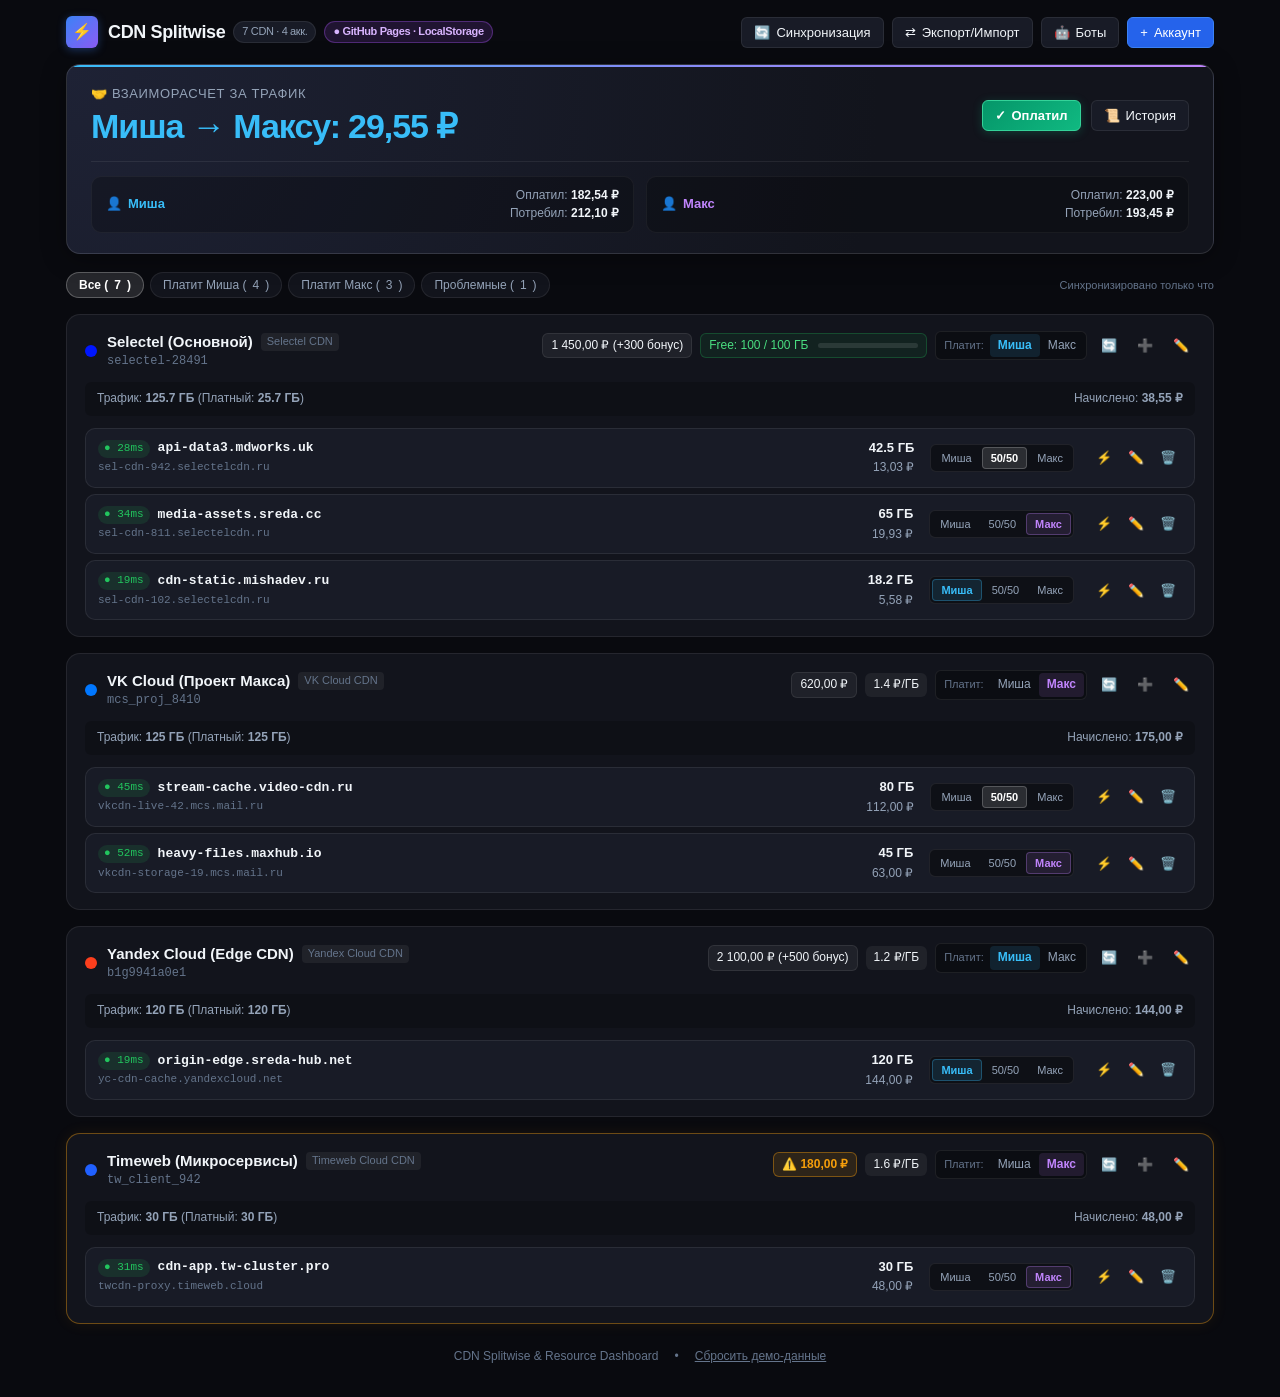
==== index.html @ 87739700 "feat: enable standalone serverless mode and deploy to GitHub Pages" ====
<!DOCTYPE html>
<html lang="ru">
<head>
  <meta charset="UTF-8">
  <meta name="viewport" content="width=device-width, initial-scale=1.0, maximum-scale=1.0, user-scalable=no">
  <title>CDN Splitwise & Resource Dashboard</title>
  <style>
    :root {
      --bg: #090a0f;
      --card-bg: #12141c;
      --card-subtle: #181b26;
      --border: rgba(255, 255, 255, 0.08);
      --border-hover: rgba(255, 255, 255, 0.16);
      --text: #f1f5f9;
      --text-muted: #94a3b8;
      --text-dim: #64748b;
      --misha: #38bdf8;
      --misha-bg: rgba(56, 189, 248, 0.12);
      --misha-border: rgba(56, 189, 248, 0.3);
      --max: #c084fc;
      --max-bg: rgba(192, 132, 252, 0.12);
      --max-border: rgba(192, 132, 252, 0.3);
      --split: #94a3b8;
      --split-bg: rgba(148, 163, 184, 0.12);
      --green: #22c55e;
      --green-bg: rgba(34, 197, 94, 0.12);
      --red: #ef4444;
      --red-bg: rgba(239, 68, 68, 0.12);
      --amber: #f59e0b;
      --amber-bg: rgba(245, 158, 11, 0.12);
      --radius-sm: 6px;
      --radius-md: 10px;
      --radius-lg: 14px;
      --font-mono: ui-monospace, SFMono-Regular, Menlo, Monaco, Consolas, monospace;
    }

    * {
      box-sizing: border-box;
      margin: 0;
      padding: 0;
      -webkit-tap-highlight-color: transparent;
    }

    body {
      background-color: var(--bg);
      color: var(--text);
      font-family: -apple-system, BlinkMacSystemFont, "Segoe UI", Roboto, Helvetica, Arial, sans-serif;
      font-size: 14px;
      line-height: 1.45;
      min-height: 100vh;
      display: flex;
      flex-direction: column;
      overflow-x: hidden;
    }

    .num {
      font-variant-numeric: tabular-nums;
      font-feature-settings: "tnum";
    }

    /* Container */
    .app-container {
      max-width: 1180px;
      margin: 0 auto;
      padding: 16px;
      width: 100%;
      flex: 1;
    }

    @media (max-width: 640px) {
      .app-container {
        padding: 10px;
      }
    }

    /* Header */
    header {
      display: flex;
      justify-content: space-between;
      align-items: center;
      margin-bottom: 16px;
      gap: 12px;
      flex-wrap: wrap;
    }

    .brand {
      display: flex;
      align-items: center;
      gap: 10px;
      flex-wrap: wrap;
    }

    .brand-icon {
      width: 32px;
      height: 32px;
      border-radius: var(--radius-sm);
      background: linear-gradient(135deg, #3b82f6, #8b5cf6);
      display: flex;
      align-items: center;
      justify-content: center;
      font-weight: 700;
      font-size: 16px;
      color: #fff;
      box-shadow: 0 2px 8px rgba(59, 130, 246, 0.35);
    }

    .brand-title {
      font-size: 18px;
      font-weight: 700;
      letter-spacing: -0.02em;
      display: flex;
      align-items: center;
      gap: 8px;
      flex-wrap: wrap;
    }

    .brand-badge {
      font-size: 11px;
      font-weight: 500;
      background: var(--card-subtle);
      border: 1px solid var(--border);
      color: var(--text-muted);
      padding: 2px 8px;
      border-radius: 12px;
    }

    .mode-badge {
      font-size: 11px;
      font-weight: 600;
      padding: 2px 8px;
      border-radius: 12px;
      display: inline-flex;
      align-items: center;
      gap: 4px;
      cursor: pointer;
    }

    .mode-badge.serverless {
      background: rgba(168, 85, 247, 0.15);
      border: 1px solid rgba(168, 85, 247, 0.35);
      color: #d8b4fe;
    }

    .mode-badge.backend {
      background: var(--green-bg);
      border: 1px solid rgba(34, 197, 94, 0.35);
      color: var(--green);
    }

    .header-actions {
      display: flex;
      align-items: center;
      gap: 8px;
      flex-wrap: wrap;
    }

    button {
      background: var(--card-subtle);
      color: var(--text);
      border: 1px solid var(--border);
      border-radius: var(--radius-sm);
      padding: 7px 12px;
      font-size: 13px;
      font-weight: 500;
      cursor: pointer;
      display: inline-flex;
      align-items: center;
      gap: 6px;
      transition: all 0.15s ease;
      white-space: nowrap;
      user-select: none;
    }

    button:hover {
      background: rgba(255, 255, 255, 0.08);
      border-color: var(--border-hover);
    }

    button:active {
      transform: scale(0.98);
    }

    button.btn-primary {
      background: #2563eb;
      border-color: #3b82f6;
      color: #fff;
    }

    button.btn-primary:hover {
      background: #1d4ed8;
    }

    button.btn-settle {
      background: linear-gradient(135deg, #059669, #10b981);
      border-color: #34d399;
      color: #fff;
      font-weight: 600;
      box-shadow: 0 2px 10px rgba(16, 185, 129, 0.25);
    }

    button.btn-settle:hover {
      background: linear-gradient(135deg, #047857, #059669);
    }

    button.btn-danger {
      background: var(--red-bg);
      border-color: rgba(239, 68, 68, 0.3);
      color: var(--red);
    }

    button.btn-sm {
      padding: 4px 8px;
      font-size: 12px;
    }

    /* Top Hero Splitwise Widget */
    .splitwise-hero {
      background: radial-gradient(circle at top left, #1e2235, #12141c 70%);
      border: 1px solid rgba(255, 255, 255, 0.12);
      border-radius: var(--radius-lg);
      padding: 20px 24px;
      margin-bottom: 18px;
      box-shadow: 0 4px 24px rgba(0, 0, 0, 0.35);
      position: relative;
      overflow: hidden;
    }

    .splitwise-hero::before {
      content: "";
      position: absolute;
      top: 0;
      left: 0;
      right: 0;
      height: 2px;
      background: linear-gradient(90deg, #38bdf8, #818cf8, #c084fc);
    }

    .hero-main {
      display: flex;
      justify-content: space-between;
      align-items: center;
      flex-wrap: wrap;
      gap: 16px;
      margin-bottom: 16px;
    }

    .hero-debt-label {
      font-size: 13px;
      text-transform: uppercase;
      letter-spacing: 0.05em;
      color: var(--text-muted);
      margin-bottom: 4px;
      display: flex;
      align-items: center;
      gap: 6px;
    }

    .hero-debt-amount {
      font-size: 34px;
      font-weight: 800;
      letter-spacing: -0.03em;
      line-height: 1.1;
      display: flex;
      align-items: baseline;
      gap: 8px;
      flex-wrap: wrap;
    }

    .hero-debt-amount.misha-pays {
      color: var(--misha);
    }

    .hero-debt-amount.max-pays {
      color: var(--max);
    }

    .hero-debt-amount.settled {
      color: var(--green);
    }

    .hero-actions {
      display: flex;
      align-items: center;
      gap: 10px;
    }

    .hero-stats-row {
      display: grid;
      grid-template-columns: repeat(auto-fit, minmax(220px, 1fr));
      gap: 12px;
      padding-top: 14px;
      border-top: 1px solid rgba(255, 255, 255, 0.07);
    }

    .hero-stat-card {
      background: rgba(0, 0, 0, 0.25);
      border: 1px solid rgba(255, 255, 255, 0.05);
      border-radius: var(--radius-md);
      padding: 10px 14px;
      display: flex;
      justify-content: space-between;
      align-items: center;
    }

    .stat-owner {
      font-size: 13px;
      font-weight: 600;
      display: flex;
      align-items: center;
      gap: 6px;
    }

    .stat-owner.misha { color: var(--misha); }
    .stat-owner.max { color: var(--max); }

    .stat-details {
      text-align: right;
      font-size: 12px;
      color: var(--text-muted);
    }

    .stat-details strong {
      color: var(--text);
      font-weight: 600;
    }

    /* Filters Bar */
    .filters-bar {
      display: flex;
      justify-content: space-between;
      align-items: center;
      margin-bottom: 14px;
      gap: 8px;
      flex-wrap: wrap;
    }

    .filter-pills {
      display: flex;
      gap: 6px;
      overflow-x: auto;
      padding-bottom: 2px;
    }

    .pill-btn {
      background: var(--card-bg);
      border: 1px solid var(--border);
      border-radius: 20px;
      padding: 5px 12px;
      font-size: 12px;
      color: var(--text-muted);
      cursor: pointer;
      transition: all 0.15s ease;
    }

    .pill-btn:hover {
      color: var(--text);
      border-color: var(--border-hover);
    }

    .pill-btn.active {
      background: rgba(255, 255, 255, 0.12);
      border-color: rgba(255, 255, 255, 0.25);
      color: #fff;
      font-weight: 600;
    }

    /* Account Cards */
    .accounts-list {
      display: flex;
      flex-direction: column;
      gap: 16px;
    }

    .account-card {
      background: var(--card-bg);
      border: 1px solid var(--border);
      border-radius: var(--radius-lg);
      padding: 16px 18px;
      transition: border-color 0.15s ease, box-shadow 0.15s ease;
    }

    .account-card:hover {
      border-color: var(--border-hover);
    }

    .account-card.low-balance-alert {
      border-color: rgba(245, 158, 11, 0.4);
      box-shadow: 0 0 15px rgba(245, 158, 11, 0.08);
    }

    .account-header {
      display: flex;
      justify-content: space-between;
      align-items: flex-start;
      gap: 12px;
      margin-bottom: 12px;
      flex-wrap: wrap;
    }

    .account-identity {
      display: flex;
      align-items: center;
      gap: 10px;
    }

    .provider-dot {
      width: 12px;
      height: 12px;
      border-radius: 50%;
      flex-shrink: 0;
    }

    .account-title {
      font-size: 15px;
      font-weight: 600;
      color: var(--text);
      display: flex;
      align-items: center;
      gap: 8px;
    }

    .account-sub {
      font-size: 12px;
      color: var(--text-dim);
      font-family: var(--font-mono);
    }

    .account-badges {
      display: flex;
      align-items: center;
      gap: 8px;
      flex-wrap: wrap;
    }

    .badge {
      display: inline-flex;
      align-items: center;
      gap: 4px;
      font-size: 12px;
      padding: 3px 8px;
      border-radius: var(--radius-sm);
      font-weight: 500;
    }

    .badge-balance {
      background: rgba(255, 255, 255, 0.06);
      border: 1px solid var(--border);
      color: var(--text);
    }

    .badge-balance.low-balance {
      background: var(--amber-bg);
      border-color: rgba(245, 158, 11, 0.4);
      color: var(--amber);
      font-weight: 600;
    }

    .badge-free-tier {
      background: rgba(34, 197, 94, 0.08);
      border: 1px solid rgba(34, 197, 94, 0.25);
      color: #4ade80;
    }

    /* Payer Selector Toggle */
    .payer-toggle {
      display: inline-flex;
      background: rgba(0, 0, 0, 0.35);
      border: 1px solid var(--border);
      border-radius: var(--radius-sm);
      padding: 2px;
      align-items: center;
      font-size: 12px;
    }

    .payer-toggle-label {
      padding: 0 6px;
      color: var(--text-dim);
      font-size: 11px;
    }

    .payer-opt {
      padding: 3px 8px;
      border-radius: 4px;
      cursor: pointer;
      color: var(--text-muted);
      transition: all 0.12s ease;
      user-select: none;
    }

    .payer-opt.active.misha {
      background: var(--misha-bg);
      color: var(--misha);
      font-weight: 600;
    }

    .payer-opt.active.max {
      background: var(--max-bg);
      color: var(--max);
      font-weight: 600;
    }

    /* Card Mini Stats Row */
    .account-stats-bar {
      display: flex;
      justify-content: space-between;
      align-items: center;
      background: rgba(0, 0, 0, 0.2);
      border-radius: var(--radius-sm);
      padding: 8px 12px;
      margin-bottom: 12px;
      font-size: 12px;
      color: var(--text-muted);
      flex-wrap: wrap;
      gap: 8px;
    }

    .progress-bar-wrap {
      width: 100px;
      height: 5px;
      background: rgba(255, 255, 255, 0.1);
      border-radius: 3px;
      overflow: hidden;
      display: inline-block;
      vertical-align: middle;
      margin-left: 6px;
    }

    .progress-bar-fill {
      height: 100%;
      background: #4ade80;
      border-radius: 3px;
    }

    .progress-bar-fill.over {
      background: #f59e0b;
    }

    /* Resources Table / List */
    .resources-list {
      display: flex;
      flex-direction: column;
      gap: 6px;
    }

    .resource-row {
      background: var(--card-subtle);
      border: 1px solid var(--border);
      border-radius: var(--radius-md);
      padding: 10px 12px;
      display: flex;
      justify-content: space-between;
      align-items: center;
      gap: 12px;
      transition: all 0.12s ease;
    }

    .resource-row:hover {
      border-color: var(--border-hover);
      background: rgba(255, 255, 255, 0.04);
    }

    .res-info {
      display: flex;
      flex-direction: column;
      gap: 2px;
      min-width: 0;
      flex: 1;
    }

    .res-domain-line {
      display: flex;
      align-items: center;
      gap: 8px;
      font-size: 13px;
      font-weight: 600;
      color: var(--text);
    }

    .res-status-dot {
      display: inline-flex;
      align-items: center;
      gap: 4px;
      font-size: 11px;
      padding: 1px 6px;
      border-radius: 10px;
      font-family: var(--font-mono);
      font-weight: 500;
    }

    .res-status-dot.up {
      background: var(--green-bg);
      color: var(--green);
    }

    .res-status-dot.down {
      background: var(--red-bg);
      color: var(--red);
    }

    .res-status-dot.unknown {
      background: rgba(255, 255, 255, 0.08);
      color: var(--text-dim);
    }

    .res-cname {
      font-size: 11px;
      color: var(--text-dim);
      font-family: var(--font-mono);
      overflow: hidden;
      text-overflow: ellipsis;
      white-space: nowrap;
    }

    .res-billing-meta {
      display: flex;
      flex-direction: column;
      align-items: flex-end;
      gap: 2px;
      min-width: 110px;
      text-align: right;
    }

    .res-traffic {
      font-size: 13px;
      font-weight: 600;
      color: var(--text);
    }

    .res-cost {
      font-size: 12px;
      color: var(--text-muted);
    }

    .res-cost.free-tier {
      color: #4ade80;
    }

    /* 1-Tap Consumer Segmented Control */
    .consumer-segmented {
      display: inline-flex;
      background: rgba(0, 0, 0, 0.4);
      border: 1px solid var(--border);
      border-radius: var(--radius-sm);
      padding: 2px;
      gap: 2px;
    }

    .consumer-btn {
      background: transparent;
      border: none;
      border-radius: 4px;
      padding: 4px 8px;
      font-size: 11px;
      font-weight: 500;
      color: var(--text-muted);
      cursor: pointer;
      transition: all 0.12s ease;
    }

    .consumer-btn:hover {
      color: var(--text);
    }

    .consumer-btn.active.misha {
      background: var(--misha-bg);
      color: var(--misha);
      font-weight: 600;
      border: 1px solid var(--misha-border);
    }

    .consumer-btn.active.split {
      background: rgba(255, 255, 255, 0.12);
      color: #fff;
      font-weight: 600;
      border: 1px solid rgba(255, 255, 255, 0.2);
    }

    .consumer-btn.active.max {
      background: var(--max-bg);
      color: var(--max);
      font-weight: 600;
      border: 1px solid var(--max-border);
    }

    .res-actions {
      display: flex;
      align-items: center;
      gap: 4px;
    }

    .icon-btn {
      background: transparent;
      border: none;
      padding: 6px;
      border-radius: 4px;
      color: var(--text-dim);
      cursor: pointer;
    }

    .icon-btn:hover {
      background: rgba(255, 255, 255, 0.08);
      color: var(--text);
    }

    /* Responsive adjustments for mobile */
    @media (max-width: 768px) {
      .hero-debt-amount {
        font-size: 26px;
      }
      .resource-row {
        flex-direction: column;
        align-items: stretch;
        gap: 8px;
      }
      .res-bottom-row {
        display: flex;
        justify-content: space-between;
        align-items: center;
      }
      .res-billing-meta {
        align-items: flex-start;
        text-align: left;
      }
    }

    /* Modals & Bottom Sheets */
    .modal-overlay {
      position: fixed;
      inset: 0;
      background: rgba(0, 0, 0, 0.75);
      backdrop-filter: blur(4px);
      display: flex;
      justify-content: center;
      align-items: center;
      z-index: 1000;
      opacity: 0;
      pointer-events: none;
      transition: opacity 0.2s ease;
      padding: 16px;
    }

    .modal-overlay.open {
      opacity: 1;
      pointer-events: auto;
    }

    .modal-card {
      background: #141724;
      border: 1px solid rgba(255, 255, 255, 0.12);
      border-radius: var(--radius-lg);
      width: 100%;
      max-width: 540px;
      max-height: 90vh;
      overflow-y: auto;
      box-shadow: 0 10px 30px rgba(0, 0, 0, 0.5);
      display: flex;
      flex-direction: column;
    }

    @media (max-width: 640px) {
      .modal-overlay {
        align-items: flex-end;
        padding: 0;
      }
      .modal-card {
        max-width: 100%;
        border-bottom-left-radius: 0;
        border-bottom-right-radius: 0;
        max-height: 85vh;
      }
    }

    .modal-header {
      padding: 16px 20px;
      border-bottom: 1px solid var(--border);
      display: flex;
      justify-content: space-between;
      align-items: center;
    }

    .modal-title {
      font-size: 16px;
      font-weight: 700;
      color: var(--text);
    }

    .modal-body {
      padding: 20px;
      display: flex;
      flex-direction: column;
      gap: 14px;
    }

    .modal-footer {
      padding: 14px 20px;
      border-top: 1px solid var(--border);
      display: flex;
      justify-content: flex-end;
      gap: 10px;
      background: rgba(0, 0, 0, 0.2);
    }

    /* Forms */
    .form-group {
      display: flex;
      flex-direction: column;
      gap: 6px;
    }

    .form-group label {
      font-size: 12px;
      font-weight: 600;
      color: var(--text-muted);
    }

    .form-control {
      background: #0b0d14;
      border: 1px solid var(--border);
      border-radius: var(--radius-sm);
      padding: 8px 12px;
      color: var(--text);
      font-size: 13px;
      font-family: inherit;
      outline: none;
      transition: border-color 0.15s ease;
    }

    .form-control:focus {
      border-color: #3b82f6;
    }

    .form-row {
      display: grid;
      grid-template-columns: 1fr 1fr;
      gap: 12px;
    }

    @media (max-width: 480px) {
      .form-row {
        grid-template-columns: 1fr;
      }
    }

    .checkbox-label {
      display: flex;
      align-items: center;
      gap: 8px;
      font-size: 13px;
      color: var(--text);
      cursor: pointer;
    }

    /* Expandable Provider Help Accordion */
    .provider-help-box {
      background: rgba(37, 99, 235, 0.08);
      border: 1px solid rgba(59, 130, 246, 0.25);
      border-radius: var(--radius-md);
      overflow: hidden;
      margin-top: 4px;
    }

    .provider-help-toggle {
      width: 100%;
      background: transparent;
      border: none;
      padding: 10px 14px;
      font-size: 12px;
      font-weight: 600;
      color: #60a5fa;
      display: flex;
      justify-content: space-between;
      align-items: center;
      cursor: pointer;
    }

    .provider-help-content {
      padding: 0 14px 14px 14px;
      font-size: 12px;
      line-height: 1.5;
      color: #cbd5e1;
    }

    .provider-help-content ol {
      padding-left: 18px;
      margin: 8px 0;
    }

    .provider-help-content li {
      margin-bottom: 4px;
    }

    .provider-link-btn {
      display: inline-flex;
      align-items: center;
      gap: 4px;
      color: #38bdf8;
      text-decoration: none;
      font-weight: 500;
      margin-top: 6px;
    }

    .provider-link-btn:hover {
      text-decoration: underline;
    }

    /* History & Bot Cards */
    .history-item, .bot-item {
      background: var(--card-subtle);
      border: 1px solid var(--border);
      border-radius: var(--radius-md);
      padding: 12px 14px;
      display: flex;
      justify-content: space-between;
      align-items: center;
      gap: 10px;
    }

    /* Toast Notification */
    #toast {
      position: fixed;
      bottom: 20px;
      right: 20px;
      background: #1e293b;
      border: 1px solid rgba(255, 255, 255, 0.15);
      color: #fff;
      padding: 10px 16px;
      border-radius: var(--radius-md);
      font-size: 13px;
      box-shadow: 0 4px 16px rgba(0, 0, 0, 0.4);
      z-index: 2000;
      opacity: 0;
      transform: translateY(10px);
      transition: all 0.2s ease;
      pointer-events: none;
    }

    #toast.show {
      opacity: 1;
      transform: translateY(0);
      pointer-events: auto;
    }

    .footer {
      text-align: center;
      padding: 24px 0 16px 0;
      font-size: 12px;
      color: var(--text-dim);
      display: flex;
      justify-content: center;
      align-items: center;
      gap: 16px;
      flex-wrap: wrap;
    }

    .footer a, .footer button {
      color: var(--text-dim);
      background: transparent;
      border: none;
      font-size: 12px;
      padding: 0;
      cursor: pointer;
      text-decoration: underline;
    }

    .footer button:hover {
      color: var(--text);
    }
  </style>
</head>
<body>

<div class="app-container">
  <!-- Header -->
  <header>
    <div class="brand">
      <div class="brand-icon">⚡</div>
      <div class="brand-title">
        CDN Splitwise
        <span class="brand-badge num" id="header-stats">Загрузка...</span>
        <span class="mode-badge serverless" id="mode-badge" title="Режим работы хранилища">● GitHub Pages</span>
      </div>
    </div>
    <div class="header-actions">
      <button id="btn-sync-all" title="Обновить балансы и CDN здоровье">
        <span>🔄</span> <span class="hide-mobile">Синхронизация</span>
      </button>
      <button id="btn-open-sync-modal" title="Экспорт и импорт JSON для переноса между устройствами">
        <span>⇄</span> <span>Экспорт/Импорт</span>
      </button>
      <button id="btn-open-telegram" title="Настройки Telegram ботов">
        <span>🤖</span> <span>Боты</span> <span class="badge" id="tg-count-badge" style="display:none;">0</span>
      </button>
      <button class="btn-primary" id="btn-add-account">
        <span>+</span> <span>Аккаунт</span>
      </button>
    </div>
  </header>

  <!-- Top Hero Splitwise Widget -->
  <section class="splitwise-hero" id="splitwise-widget">
    <div class="hero-main">
      <div>
        <div class="hero-debt-label">
          <span>🤝 Взаиморасчет за трафик</span>
        </div>
        <div class="hero-debt-amount num" id="hero-debt-display">
          Считаем...
        </div>
      </div>
      <div class="hero-actions">
        <button class="btn-settle" id="btn-settle-up" title="Зафиксировать счетчики и закрыть долг">
          <span>✓</span> <span>Оплатил</span>
        </button>
        <button id="btn-open-history" title="История взаимозачетов и отмена">
          <span>📜</span> <span>История</span>
        </button>
      </div>
    </div>

    <!-- Stats Breakdown for Misha & Max -->
    <div class="hero-stats-row">
      <div class="hero-stat-card">
        <div class="stat-owner misha">
          <span>👤</span> <span>Миша</span>
        </div>
        <div class="stat-details num">
          <div>Оплатил: <strong id="misha-paid-stat">0 ₽</strong></div>
          <div>Потребил: <strong id="misha-consumed-stat">0 ₽</strong></div>
        </div>
      </div>
      <div class="hero-stat-card">
        <div class="stat-owner max">
          <span>👤</span> <span>Макс</span>
        </div>
        <div class="stat-details num">
          <div>Оплатил: <strong id="max-paid-stat">0 ₽</strong></div>
          <div>Потребил: <strong id="max-consumed-stat">0 ₽</strong></div>
        </div>
      </div>
    </div>
  </section>

  <!-- Filters Bar -->
  <div class="filters-bar">
    <div class="filter-pills" id="filter-pills">
      <button class="pill-btn active" data-filter="all">Все (<span id="count-all">0</span>)</button>
      <button class="pill-btn" data-filter="misha">Платит Миша (<span id="count-misha">0</span>)</button>
      <button class="pill-btn" data-filter="max">Платит Макс (<span id="count-max">0</span>)</button>
      <button class="pill-btn" data-filter="problem">Проблемные (<span id="count-problem">0</span>)</button>
    </div>
    <div style="font-size: 11px; color: var(--text-dim);" id="last-sync-time">
      Синхронизировано только что
    </div>
  </div>

  <!-- Accounts List -->
  <main class="accounts-list" id="accounts-container">
    <!-- Populated dynamically via JS -->
  </main>

  <footer class="footer">
    <span>CDN Splitwise & Resource Dashboard</span>
    <span>•</span>
    <button id="btn-seed-demo">Сбросить демо-данные</button>
  </footer>
</div>

<!-- ================= MODALS ================= -->

<!-- 1. Add / Edit Account Modal -->
<div class="modal-overlay" id="modal-account">
  <div class="modal-card">
    <div class="modal-header">
      <div class="modal-title" id="modal-account-title">Добавить аккаунт CDN</div>
      <button class="icon-btn" onclick="closeModal('modal-account')">✕</button>
    </div>
    <div class="modal-body">
      <form id="form-account">
        <input type="hidden" id="acc-form-id">
        
        <div class="form-group">
          <label>Провайдер CDN</label>
          <select class="form-control" id="acc-provider" required></select>
        </div>

        <div class="form-row">
          <div class="form-group">
            <label>Название аккаунта</label>
            <input type="text" class="form-control" id="acc-name" placeholder="Selectel Основной" required>
          </div>
          <div class="form-group">
            <label>Кто оплачивает счет</label>
            <select class="form-control" id="acc-payer">
              <option value="misha">Миша</option>
              <option value="max">Макс</option>
            </select>
          </div>
        </div>

        <!-- Dynamic Credential Fields -->
        <div id="acc-credentials-fields" style="display:flex; flex-direction:column; gap:10px;"></div>

        <!-- Interactive (?) Provider Help Accordion -->
        <div class="provider-help-box" id="provider-help-box">
          <button type="button" class="provider-help-toggle" id="btn-toggle-provider-help">
            <span>❓ Как получить API-ключ / токен</span>
            <span id="help-toggle-arrow">▼</span>
          </button>
          <div class="provider-help-content" id="provider-help-content" style="display: none;">
            <!-- Rendered from provider metadata -->
          </div>
        </div>

        <!-- Tariffs & Free Tier Settings -->
        <div class="form-row">
          <div class="form-group">
            <label>Бесплатный трафик (Free Tier ГБ)</label>
            <input type="number" step="0.1" class="form-control num" id="acc-free-tier" value="0.0">
          </div>
          <div class="form-group">
            <label>Цена за ГБ сверх Free Tier (₽)</label>
            <input type="number" step="0.01" class="form-control num" id="acc-price-per-gb" value="1.50">
          </div>
        </div>

        <div class="form-row">
          <div class="form-group">
            <label>Абонентская плата (₽/мес)</label>
            <input type="number" step="1" class="form-control num" id="acc-package-cost" value="0">
          </div>
          <div class="form-group">
            <label>Порог низкого баланса (₽)</label>
            <input type="number" step="1" class="form-control num" id="acc-threshold" value="200">
          </div>
        </div>

        <div class="form-group">
          <label class="checkbox-label">
            <input type="checkbox" id="acc-ignore-bonus">
            <span>Не учитывать в долг, если оплачено бонусами (0 ₽)</span>
          </label>
        </div>

        <div id="api-test-status" style="font-size: 12px; margin-top: 4px; display: none;"></div>
      </form>
    </div>
    <div class="modal-footer">
      <button type="button" id="btn-test-account-api">⚡ Проверить API</button>
      <button type="button" onclick="closeModal('modal-account')">Отмена</button>
      <button type="button" class="btn-primary" id="btn-save-account">Сохранить</button>
    </div>
  </div>
</div>

<!-- 2. Add / Edit CDN Resource Modal -->
<div class="modal-overlay" id="modal-resource">
  <div class="modal-card">
    <div class="modal-header">
      <div class="modal-title" id="modal-resource-title">CDN Ресурс</div>
      <button class="icon-btn" onclick="closeModal('modal-resource')">✕</button>
    </div>
    <div class="modal-body">
      <form id="form-resource">
        <input type="hidden" id="res-form-id">
        <input type="hidden" id="res-form-account-id">

        <div class="form-group">
          <label>Домен (например, cdn.mysite.ru)</label>
          <input type="text" class="form-control" id="res-domain" placeholder="api-data.sreda.cc" required>
        </div>

        <div class="form-group">
          <label>CNAME провайдера (опционально)</label>
          <input type="text" class="form-control" id="res-cname" placeholder="cname.selectelcdn.ru">
        </div>

        <div class="form-row">
          <div class="form-group">
            <label>Потребитель (Splitwise)</label>
            <select class="form-control" id="res-consumer">
              <option value="split">50/50 (Миша и Макс)</option>
              <option value="misha">Миша (100%)</option>
              <option value="max">Макс (100%)</option>
            </select>
          </div>
          <div class="form-group">
            <label>Трафик за период (ГБ)</label>
            <input type="number" step="0.1" class="form-control num" id="res-traffic" value="0.0">
          </div>
        </div>

        <div class="form-row">
          <div class="form-group">
            <label>Путь для Healthcheck</label>
            <input type="text" class="form-control" id="res-check-path" value="/" placeholder="/">
          </div>
          <div class="form-group">
            <label>Ожидаемые HTTP коды</label>
            <input type="text" class="form-control" id="res-expected-codes" value="200,204,301,302,400,404">
          </div>
        </div>
      </form>
    </div>
    <div class="modal-footer">
      <button type="button" onclick="closeModal('modal-resource')">Отмена</button>
      <button type="button" class="btn-primary" id="btn-save-resource">Сохранить</button>
    </div>
  </div>
</div>

<!-- 3. Telegram Multi-Bot Modal -->
<div class="modal-overlay" id="modal-telegram">
  <div class="modal-card">
    <div class="modal-header">
      <div class="modal-title">🤖 Настройки Telegram Ботов</div>
      <button class="icon-btn" onclick="closeModal('modal-telegram')">✕</button>
    </div>
    <div class="modal-body">
      <div id="telegram-bots-list" style="display:flex; flex-direction:column; gap:8px;"></div>

      <div style="border-top:1px solid var(--border); padding-top:14px; margin-top:6px;">
        <div style="font-weight: 700; font-size: 13px; margin-bottom: 10px;">Добавить Telegram бота</div>
        <form id="form-telegram" style="display:flex; flex-direction:column; gap:10px;">
          <input type="hidden" id="tg-form-id">
          
          <div class="form-row">
            <div class="form-group">
              <label>Имя бота / Назначение</label>
              <input type="text" class="form-control" id="tg-name" placeholder="DevOps Alert Bot" required>
            </div>
            <div class="form-group">
              <label>Кому слать (Фильтр владельца)</label>
              <select class="form-control" id="tg-filter-owner">
                <option value="all">Все уведомления</option>
                <option value="misha">Только аккаунты Миши</option>
                <option value="max">Только аккаунты Макса</option>
              </select>
            </div>
          </div>

          <div class="form-group">
            <label>Bot Token (@BotFather)</label>
            <input type="password" class="form-control" id="tg-token" placeholder="123456789:ABCdefGhIJKlmNoPQRstuVWxyz" required>
          </div>

          <div class="form-group">
            <label>Chat ID (ID чата или группы)</label>
            <input type="text" class="form-control" id="tg-chat-id" placeholder="-100123456789 или 987654321" required>
          </div>

          <div style="display:flex; flex-direction:column; gap:6px; margin-top:4px;">
            <label class="checkbox-label">
              <input type="checkbox" id="tg-notify-cdn-down" checked>
              <span>🚨 Падение доступности CDN</span>
            </label>
            <label class="checkbox-label">
              <input type="checkbox" id="tg-notify-low-balance" checked>
              <span>⚠️ Низкий баланс аккаунта</span>
            </label>
            <label class="checkbox-label">
              <input type="checkbox" id="tg-notify-api-error" checked>
              <span>❌ Ошибки синхронизации API</span>
            </label>
            <label class="checkbox-label">
              <input type="checkbox" id="tg-notify-settlement" checked>
              <span>✅ Взаимозачет («Оплатил»)</span>
            </label>
          </div>

          <button type="button" class="btn-primary" id="btn-save-telegram" style="margin-top:6px;">
            Сохранить бота
          </button>
        </form>
      </div>
    </div>
    <div class="modal-footer">
      <button type="button" onclick="closeModal('modal-telegram')">Закрыть</button>
    </div>
  </div>
</div>

<!-- 4. Settlement History Modal -->
<div class="modal-overlay" id="modal-history">
  <div class="modal-card">
    <div class="modal-header">
      <div class="modal-title">📜 История взаиморасчетов</div>
      <button class="icon-btn" onclick="closeModal('modal-history')">✕</button>
    </div>
    <div class="modal-body">
      <div id="history-list" style="display:flex; flex-direction:column; gap:10px;"></div>
    </div>
    <div class="modal-footer">
      <button type="button" onclick="closeModal('modal-history')">Закрыть</button>
    </div>
  </div>
</div>

<!-- 5. Export / Import JSON Modal -->
<div class="modal-overlay" id="modal-sync">
  <div class="modal-card">
    <div class="modal-header">
      <div class="modal-title">⇄ Экспорт и импорт данных</div>
      <button class="icon-btn" onclick="closeModal('modal-sync')">✕</button>
    </div>
    <div class="modal-body">
      <p style="font-size:12px; color:var(--text-muted);">
        В режиме GitHub Pages данные сохраняются в памяти вашего браузера (<code>localStorage</code>). С помощью экспорта/импорта Миша и Макс могут легко синхронизировать конфигурацию между телефонами и компьютерами.
      </p>

      <div style="display:flex; gap:10px; margin-top:6px;">
        <button type="button" class="btn-primary" id="btn-export-json" style="flex:1;">
          ⬇ Скачать backup (JSON)
        </button>
        <button type="button" id="btn-copy-json" style="flex:1;">
          📋 Скопировать в буфер
        </button>
      </div>

      <div style="border-top:1px solid var(--border); padding-top:14px; margin-top:10px;">
        <label style="font-size:12px; font-weight:600; color:var(--text-muted); display:block; margin-bottom:6px;">
          Импорт конфигурации
        </label>
        <textarea id="import-json-textarea" class="form-control" rows="5" placeholder='Вставьте сюда JSON или выберите файл...' style="font-family:var(--font-mono); font-size:11px;"></textarea>
        
        <div style="display:flex; justify-content:space-between; align-items:center; margin-top:10px;">
          <input type="file" id="import-file-input" accept=".json" style="display:none;">
          <button type="button" onclick="document.getElementById('import-file-input').click()">
            📁 Загрузить файл...
          </button>
          <button type="button" class="btn-primary" id="btn-apply-import">
            Применить импорт
          </button>
        </div>
      </div>
    </div>
    <div class="modal-footer">
      <button type="button" onclick="closeModal('modal-sync')">Закрыть</button>
    </div>
  </div>
</div>

<div id="toast"></div>

<!-- ================= JAVASCRIPT APP (DUAL MODE: BACKEND & SERVERLESS STANDALONE) ================= -->
<script>
  // 6 Supported Providers Metadata
  const PROVIDERS_METADATA = [
    {
      id: "selectel",
      name: "Selectel CDN",
      color: "#0016ff",
      default_free_gb: 100.0,
      default_price_per_gb: 1.50,
      fields: [
        { key: "api_token", label: "API-токен (Selectel API Key)", type: "password", placeholder: "sel_api_xxxxxxxxxxxxxxxx", required: true, help: "Сервисный токен из панели управления Selectel" }
      ],
      help: {
        title: "Инструкция для Selectel",
        portal_url: "https://my.selectel.ru/profile/service-users",
        portal_label: "Открыть панель Selectel",
        steps: [
          "Войдите в панель управления Selectel (my.selectel.ru).",
          "Перейдите в «Профиль» (в правом верхнем углу) → «Управление пользователями» → вкладка «Сервисные пользователи» или «API-ключи».",
          "Создайте нового сервисного пользователя с ролью «Администратор» или «Просмотр CDN и биллинга».",
          "Выпустите API-токен и скопируйте его значение в поле выше."
        ],
        notes: "Selectel предоставляет удобный REST API для чтения баланса и CDN доменов."
      }
    },
    {
      id: "yandex",
      name: "Yandex Cloud CDN",
      color: "#fc3f1d",
      default_free_gb: 0.0,
      default_price_per_gb: 1.20,
      fields: [
        { key: "oauth_token", label: "OAuth или IAM-токен", type: "password", placeholder: "y0_AgAAAA...", required: true, help: "OAuth-токен от oauth.yandex.ru или IAM-токен сервисного аккаунта" },
        { key: "folder_id", label: "Folder ID (Каталог)", type: "text", placeholder: "b1gxxxxxxxxxxxxxxxxx", required: true, help: "Идентификатор каталога Yandex Cloud, где размещен CDN" }
      ],
      help: {
        title: "Инструкция для Yandex Cloud",
        portal_url: "https://console.yandex.cloud/",
        portal_label: "Открыть Yandex Cloud Console",
        steps: [
          "Перейдите в консоль Yandex Cloud и выберите ваш каталог (Folder ID указан в URL и заголовке каталога).",
          "Для получения OAuth-токена перейдите по ссылке https://oauth.yandex.ru/authorize?response_type=token&client_id=1a6990aa636648e9b2ef855fa7bec2fb или создайте сервисный аккаунт с ролью `cdn.viewer` и `viewer`.",
          "Скопируйте Folder ID каталога и токен доступа в форму."
        ],
        notes: "Если включен биллинг нескольких каталогов, баланс подтягивается из привязанного платежного аккаунта."
      }
    },
    {
      id: "vk",
      name: "VK Cloud CDN",
      color: "#0077ff",
      default_free_gb: 0.0,
      default_price_per_gb: 1.40,
      fields: [
        { key: "api_token", label: "API-токен / Keystone Token", type: "password", placeholder: "vk_api_xxxxxxxxxxxxxxxx", required: true, help: "API ключ из настроек безопасности VK Cloud" },
        { key: "project_id", label: "Project ID (Идентификатор проекта)", type: "text", placeholder: "mcs_proj_xxxxxxxx", required: false, help: "Идентификатор проекта в панели управления" }
      ],
      help: {
        title: "Инструкция для VK Cloud (MCS)",
        portal_url: "https://mcs.mail.ru/app/settings/api",
        portal_label: "Открыть VK Cloud Console",
        steps: [
          "Авторизуйтесь в панели VK Cloud (mcs.mail.ru).",
          "Перейдите в «Настройки проекта» → «Безопасность» → «API-ключи».",
          "Создайте новый API-ключ или сгенерируйте токен доступа с доступом к CDN и балансу проекта.",
          "Скопируйте токен и (при необходимости) Project ID в форму."
        ],
        notes: "VK Cloud тарифицирует исходящий CDN трафик по гигабайтам в соответствии с тарифной сеткой проекта."
      }
    },
    {
      id: "mts",
      name: "MTS Web Services (CloudMTS)",
      color: "#e30611",
      default_free_gb: 50.0,
      default_price_per_gb: 1.30,
      fields: [
        { key: "api_key", label: "API-ключ MTS Cloud", type: "password", placeholder: "mts_key_xxxxxxxxxxxxxxxx", required: true, help: "Ключ доступа из Личного кабинета CloudMTS" },
        { key: "tenant_id", label: "ID организации / Тенанта", type: "text", placeholder: "org_xxxxxxxx", required: false, help: "Опциональный ID организации в CloudMTS" }
      ],
      help: {
        title: "Инструкция для MTS Web Services",
        portal_url: "https://cloud.mts.ru/",
        portal_label: "Открыть панель CloudMTS",
        steps: [
          "Войдите в личный кабинет CloudMTS (cloud.mts.ru).",
          "Перейдите в раздел «Профиль» → «Управление доступом» → «API-ключи».",
          "Сгенерируйте API-ключ с правами чтения баланса и CDN сервисов.",
          "Вставьте сгенерированный ключ в форму."
        ],
        notes: "MTS Web Services поддерживает выделенные CDN зоны и кэширование статики."
      }
    },
    {
      id: "timeweb",
      name: "Timeweb Cloud CDN",
      color: "#2060ff",
      default_free_gb: 0.0,
      default_price_per_gb: 1.60,
      fields: [
        { key: "api_token", label: "API-токен Timeweb Cloud", type: "password", placeholder: "Bearer eyJhbGciOi...", required: true, help: "Токен из раздела API панель timeweb.cloud" }
      ],
      help: {
        title: "Инструкция для Timeweb Cloud",
        portal_url: "https://timeweb.cloud/api-tokens",
        portal_label: "Открыть API-токены Timeweb",
        steps: [
          "Войдите в timeweb.cloud под вашим логином.",
          "Нажмите на аватар профиля в правом верхнем углу → «Токены API» (или перейдите по ссылке https://timeweb.cloud/api-tokens).",
          "Нажмите «Выпустить токен», задайте имя (например, CDN-Split) и выберите права на чтение баланса и сервисов.",
          "Скопируйте сгенерированный токен."
        ],
        notes: "Timeweb Cloud API позволяет проверять точный баланс и список доменных зон с CDN."
      }
    },
    {
      id: "beget",
      name: "Beget CDN",
      color: "#00aa5b",
      default_free_gb: 0.0,
      default_price_per_gb: 1.50,
      fields: [
        { key: "login", label: "Логин аккаунта Beget", type: "text", placeholder: "my_beget_login", required: true, help: "Логин, с которым входите в панель Beget" },
        { key: "password", label: "API-пароль / Пароль от аккаунта", type: "password", placeholder: "••••••••••••", required: true, help: "Пароль от аккаунта или сгенерированный API-пароль" }
      ],
      help: {
        title: "Инструкция для Beget",
        portal_url: "https://cp.beget.com/",
        portal_label: "Открыть панель Beget",
        steps: [
          "Перейдите в панель управления Beget (cp.beget.com).",
          "Перейдите в «Безопасность» → «API и вебхуки» или используйте учетные данные вашего аккаунта с включенным доступом к API.",
          "Укажите ваш логин и API-пароль."
        ],
        notes: "Beget предоставляет RPC API для получения баланса и управления сайтами."
      }
    }
  ];

  // Default Demo State
  function getDemoData() {
    return {
      accounts: [
        {
          id: "acc_selectel_main",
          provider: "selectel",
          name: "Selectel (Основной)",
          payer: "misha",
          balance_rub: 1450.0,
          bonus_balance_rub: 300.0,
          currency: "RUB",
          account_identifier: "selectel-28491",
          free_tier_gb: 100.0,
          price_per_gb: 1.50,
          package_cost_rub: 0.0,
          ignore_bonus: false,
          low_balance_threshold: 200.0,
          sync_status: "ok"
        },
        {
          id: "acc_vk_max",
          provider: "vk",
          name: "VK Cloud (Проект Макса)",
          payer: "max",
          balance_rub: 620.0,
          bonus_balance_rub: 0.0,
          currency: "RUB",
          account_identifier: "mcs_proj_8410",
          free_tier_gb: 0.0,
          price_per_gb: 1.40,
          package_cost_rub: 0.0,
          ignore_bonus: false,
          low_balance_threshold: 200.0,
          sync_status: "ok"
        },
        {
          id: "acc_yc_misha",
          provider: "yandex",
          name: "Yandex Cloud (Edge CDN)",
          payer: "misha",
          balance_rub: 2100.0,
          bonus_balance_rub: 500.0,
          currency: "RUB",
          account_identifier: "b1g9941a0e1",
          free_tier_gb: 0.0,
          price_per_gb: 1.20,
          package_cost_rub: 0.0,
          ignore_bonus: false,
          low_balance_threshold: 300.0,
          sync_status: "ok"
        },
        {
          id: "acc_tw_max",
          provider: "timeweb",
          name: "Timeweb (Микросервисы)",
          payer: "max",
          balance_rub: 180.0, // Low balance alert!
          bonus_balance_rub: 0.0,
          currency: "RUB",
          account_identifier: "tw_client_942",
          free_tier_gb: 0.0,
          price_per_gb: 1.60,
          package_cost_rub: 0.0,
          ignore_bonus: false,
          low_balance_threshold: 200.0,
          sync_status: "ok"
        }
      ],
      resources: [
        {
          id: "res_sel_1",
          account_id: "acc_selectel_main",
          domain: "api-data3.mdworks.uk",
          cname: "sel-cdn-942.selectelcdn.ru",
          status: "active",
          consumer: "split",
          total_gb: 42.5,
          paid_watermark_gb: 0.0,
          paid_watermark_cost: 0.0,
          http_status: "up",
          http_code: 200,
          http_latency_ms: 28.4
        },
        {
          id: "res_sel_2",
          account_id: "acc_selectel_main",
          domain: "media-assets.sreda.cc",
          cname: "sel-cdn-811.selectelcdn.ru",
          status: "active",
          consumer: "max",
          total_gb: 65.0,
          paid_watermark_gb: 0.0,
          paid_watermark_cost: 0.0,
          http_status: "up",
          http_code: 200,
          http_latency_ms: 34.1
        },
        {
          id: "res_sel_3",
          account_id: "acc_selectel_main",
          domain: "cdn-static.mishadev.ru",
          cname: "sel-cdn-102.selectelcdn.ru",
          status: "active",
          consumer: "misha",
          total_gb: 18.2,
          paid_watermark_gb: 0.0,
          paid_watermark_cost: 0.0,
          http_status: "up",
          http_code: 200,
          http_latency_ms: 19.2
        },
        {
          id: "res_vk_1",
          account_id: "acc_vk_max",
          domain: "stream-cache.video-cdn.ru",
          cname: "vkcdn-live-42.mcs.mail.ru",
          status: "active",
          consumer: "split",
          total_gb: 80.0,
          paid_watermark_gb: 0.0,
          paid_watermark_cost: 0.0,
          http_status: "up",
          http_code: 200,
          http_latency_ms: 45.0
        },
        {
          id: "res_vk_2",
          account_id: "acc_vk_max",
          domain: "heavy-files.maxhub.io",
          cname: "vkcdn-storage-19.mcs.mail.ru",
          status: "active",
          consumer: "max",
          total_gb: 45.0,
          paid_watermark_gb: 0.0,
          paid_watermark_cost: 0.0,
          http_status: "up",
          http_code: 200,
          http_latency_ms: 52.3
        },
        {
          id: "res_yc_1",
          account_id: "acc_yc_misha",
          domain: "origin-edge.sreda-hub.net",
          cname: "yc-cdn-cache.yandexcloud.net",
          status: "active",
          consumer: "misha",
          total_gb: 120.0,
          paid_watermark_gb: 0.0,
          paid_watermark_cost: 0.0,
          http_status: "up",
          http_code: 200,
          http_latency_ms: 18.7
        },
        {
          id: "res_tw_1",
          account_id: "acc_tw_max",
          domain: "cdn-app.tw-cluster.pro",
          cname: "twcdn-proxy.timeweb.cloud",
          status: "active",
          consumer: "max",
          total_gb: 30.0,
          paid_watermark_gb: 0.0,
          paid_watermark_cost: 0.0,
          http_status: "up",
          http_code: 200,
          http_latency_ms: 31.0
        }
      ],
      settlements: [],
      telegram_bots: []
    };
  }

  // --- Client-Side Storage & Calculation Engine (LocalStorage) ---
  const ClientStorage = {
    KEY: 'cdn_split_storage_v1',
    load() {
      const raw = localStorage.getItem(this.KEY);
      if (!raw) {
        const demo = getDemoData();
        this.save(demo);
        return demo;
      }
      try {
        const parsed = JSON.parse(raw);
        if (!parsed.accounts || !parsed.resources) {
          const demo = getDemoData();
          this.save(demo);
          return demo;
        }
        return parsed;
      } catch (e) {
        const demo = getDemoData();
        this.save(demo);
        return demo;
      }
    },
    save(data) {
      localStorage.setItem(this.KEY, JSON.stringify(data));
    },
    resetDemo() {
      const demo = getDemoData();
      this.save(demo);
      return demo;
    },
    // Pure Calculation Engine Mirroring Python
    calculateDashboard() {
      const data = this.load();
      const accounts = data.accounts || [];
      const resources = data.resources || [];

      // Group resources by account
      const resByAcc = {};
      resources.forEach(r => {
        if (!resByAcc[r.account_id]) resByAcc[r.account_id] = [];
        resByAcc[r.account_id].push(r);
      });

      const accountSummaries = accounts.map(acc => {
        const rList = resByAcc[acc.id] || [];
        const freeTier = parseFloat(acc.free_tier_gb || 0);
        const pricePerGb = parseFloat(acc.price_per_gb || 1.50);
        const pkgCost = parseFloat(acc.package_cost_rub || 0);
        const bonusBal = parseFloat(acc.bonus_balance_rub || 0);
        const ignoreBonus = Boolean(acc.ignore_bonus);
        const balance = parseFloat(acc.balance_rub || 0);
        const threshold = parseFloat(acc.low_balance_threshold || 200);

        let totalTraffic = 0;
        rList.forEach(r => totalTraffic += parseFloat(r.total_gb || 0));
        totalTraffic = Math.round(totalTraffic * 1000) / 1000;

        const freeUsed = Math.min(totalTraffic, freeTier);
        const billableTraffic = Math.max(0, totalTraffic - freeTier);
        const grossCost = Math.round((pkgCost + billableTraffic * pricePerGb) * 100) / 100;

        let bonusSpend = 0;
        let realCost = grossCost;
        if (ignoreBonus && bonusBal > 0) {
          bonusSpend = Math.min(bonusBal, grossCost);
          realCost = Math.max(0, grossCost - bonusSpend);
        }
        realCost = Math.round(realCost * 100) / 100;

        let unsettledAccCost = 0;
        const resSummaries = rList.map(r => {
          const rTotal = parseFloat(r.total_gb || 0);
          const rPaidGb = parseFloat(r.paid_watermark_gb || 0);
          const rPaidCost = parseFloat(r.paid_watermark_cost || 0);
          const unsettledGb = Math.max(0, rTotal - rPaidGb);

          let cumulativeCost = 0;
          let freeAllocatedGb = 0;
          let billableGb = 0;

          if (r.custom_cost_rub != null) {
            cumulativeCost = parseFloat(r.custom_cost_rub);
            billableGb = rTotal;
          } else if (totalTraffic > 0) {
            const share = rTotal / totalTraffic;
            cumulativeCost = Math.round(realCost * share * 100) / 100;
            freeAllocatedGb = Math.round(freeUsed * share * 100) / 100;
            billableGb = Math.round((rTotal - freeAllocatedGb) * 100) / 100;
          } else if (rList.length > 0) {
            cumulativeCost = Math.round((realCost / rList.length) * 100) / 100;
          }

          const unsettledCost = Math.max(0, Math.round((cumulativeCost - rPaidCost) * 100) / 100);
          unsettledAccCost += unsettledCost;

          return {
            ...r,
            total_gb: rTotal,
            unsettled_gb: Math.round(unsettledGb * 100) / 100,
            current_cumulative_cost: cumulativeCost,
            unsettled_cost: unsettledCost,
            free_allocated_gb: freeAllocatedGb,
            billable_gb: billableGb,
            paid_watermark_gb: rPaidGb,
            paid_watermark_cost: rPaidCost,
            http_status: r.http_status || 'up',
            http_code: r.http_code || 200,
            http_latency_ms: r.http_latency_ms || 28,
            check_path: r.check_path || '/',
            expected_codes: r.expected_codes || '200,204,301,302,400,404'
          };
        });

        return {
          ...acc,
          balance_rub: balance,
          bonus_balance_rub: bonusBal,
          free_tier_gb: freeTier,
          price_per_gb: pricePerGb,
          package_cost_rub: pkgCost,
          ignore_bonus: ignoreBonus,
          low_balance_threshold: threshold,
          is_low_balance: balance < threshold,
          total_traffic_gb: totalTraffic,
          free_tier_used_gb: Math.round(freeUsed * 100) / 100,
          billable_traffic_gb: Math.round(billableTraffic * 100) / 100,
          gross_cost_rub: grossCost,
          bonus_spend_rub: Math.round(bonusSpend * 100) / 100,
          real_cost_rub: realCost,
          unsettled_cost_rub: Math.round(unsettledAccCost * 100) / 100,
          resources: resSummaries
        };
      });

      // Splitwise Overview
      let mishaOwesMax = 0;
      let maxOwesMisha = 0;
      let mishaPaidTotal = 0;
      let maxPaidTotal = 0;
      let mishaConsumedTotal = 0;
      let maxConsumedTotal = 0;
      let totalUnsettledCost = 0;
      let totalResources = 0;
      let activeCount = 0;
      let downCount = 0;

      accountSummaries.forEach(acc => {
        const payer = acc.payer;
        acc.resources.forEach(res => {
          const cost = res.unsettled_cost;
          totalUnsettledCost += cost;
          totalResources++;
          if (res.http_status === 'up') activeCount++;
          else if (res.http_status === 'down') downCount++;

          if (payer === 'misha') mishaPaidTotal += cost;
          else if (payer === 'max') maxPaidTotal += cost;

          if (res.consumer === 'misha') mishaConsumedTotal += cost;
          else if (res.consumer === 'max') maxConsumedTotal += cost;
          else if (res.consumer === 'split') {
            mishaConsumedTotal += cost * 0.5;
            maxConsumedTotal += cost * 0.5;
          }

          if (payer === 'misha') {
            if (res.consumer === 'max') maxOwesMisha += cost;
            else if (res.consumer === 'split') maxOwesMisha += cost * 0.5;
          } else if (payer === 'max') {
            if (res.consumer === 'misha') mishaOwesMax += cost;
            else if (res.consumer === 'split') mishaOwesMax += cost * 0.5;
          }
        });
      });

      mishaOwesMax = Math.round(mishaOwesMax * 100) / 100;
      maxOwesMisha = Math.round(maxOwesMisha * 100) / 100;
      const netBalance = Math.round((maxOwesMisha - mishaOwesMax) * 100) / 100;

      let direction = 'settled';
      let summaryText = 'Все взаиморасчеты закрыты (0 ₽)';
      if (netBalance > 0.005) {
        direction = 'max_owes_misha';
        summaryText = `Макс должен Мише ${netBalance.toFixed(2)} ₽`;
      } else if (netBalance < -0.005) {
        direction = 'misha_owes_max';
        summaryText = `Миша должен Максу ${Math.abs(netBalance).toFixed(2)} ₽`;
      }

      return {
        splitwise: {
          misha_owes_max: mishaOwesMax,
          max_owes_misha: maxOwesMisha,
          net_balance: netBalance,
          direction,
          summary_text: summaryText,
          misha_paid_total: Math.round(mishaPaidTotal * 100) / 100,
          max_paid_total: Math.round(maxPaidTotal * 100) / 100,
          misha_consumed_total: Math.round(mishaConsumedTotal * 100) / 100,
          max_consumed_total: Math.round(maxConsumedTotal * 100) / 100,
          total_unsettled_cost: Math.round(totalUnsettledCost * 100) / 100,
          total_resources_count: totalResources,
          active_resources_count: activeCount,
          down_resources_count: downCount,
          accounts_count: accountSummaries.length
        },
        accounts: accountSummaries,
        last_updated_at: new Date().toISOString()
      };
    }
  };

  // --- Smart API Proxy (Detects backend or falls back seamlessly to LocalStorage) ---
  let isServerlessMode = window.location.hostname.includes('github.io') || window.location.protocol === 'file:';

  const API = {
    async get(url) {
      if (!isServerlessMode) {
        try {
          const r = await fetch(url);
          if (r.ok) return await r.json();
          if (r.status === 404) isServerlessMode = true;
        } catch (e) {
          isServerlessMode = true;
        }
      }
      return this.serverlessGet(url);
    },
    async post(url, body = {}) {
      if (!isServerlessMode) {
        try {
          const r = await fetch(url, {
            method: 'POST',
            headers: { 'Content-Type': 'application/json' },
            body: JSON.stringify(body)
          });
          if (r.ok) return await r.json();
          if (r.status === 404) isServerlessMode = true;
        } catch (e) {
          isServerlessMode = true;
        }
      }
      return this.serverlessPost(url, body);
    },
    async put(url, body = {}) {
      if (!isServerlessMode) {
        try {
          const r = await fetch(url, {
            method: 'PUT',
            headers: { 'Content-Type': 'application/json' },
            body: JSON.stringify(body)
          });
          if (r.ok) return await r.json();
          if (r.status === 404) isServerlessMode = true;
        } catch (e) {
          isServerlessMode = true;
        }
      }
      return this.serverlessPut(url, body);
    },
    async patch(url, body = {}) {
      if (!isServerlessMode) {
        try {
          const r = await fetch(url, {
            method: 'PATCH',
            headers: { 'Content-Type': 'application/json' },
            body: JSON.stringify(body)
          });
          if (r.ok) return await r.json();
          if (r.status === 404) isServerlessMode = true;
        } catch (e) {
          isServerlessMode = true;
        }
      }
      return this.serverlessPatch(url, body);
    },
    async del(url) {
      if (!isServerlessMode) {
        try {
          const r = await fetch(url, { method: 'DELETE' });
          if (r.ok) return await r.json();
          if (r.status === 404) isServerlessMode = true;
        } catch (e) {
          isServerlessMode = true;
        }
      }
      return this.serverlessDel(url);
    },

    // Serverless Handlers
    serverlessGet(url) {
      updateModeBadge();
      if (url.startsWith('/api/dashboard')) {
        return ClientStorage.calculateDashboard();
      }
      if (url.startsWith('/api/providers')) {
        return PROVIDERS_METADATA;
      }
      if (url.startsWith('/api/accounts')) {
        return ClientStorage.load().accounts;
      }
      if (url.startsWith('/api/settlements')) {
        return ClientStorage.load().settlements || [];
      }
      if (url.startsWith('/api/telegram')) {
        const bots = ClientStorage.load().telegram_bots || [];
        return bots.map(b => ({
          ...b,
          bot_token_masked: b.bot_token.length > 10 ? b.bot_token.slice(0, 6) + '...' + b.bot_token.slice(-4) : '••••••••'
        }));
      }
      return {};
    },

    async serverlessPost(url, body) {
      updateModeBadge();
      const data = ClientStorage.load();

      if (url === '/api/demo/reset') {
        const resetData = ClientStorage.resetDemo();
        return { success: true, dashboard: ClientStorage.calculateDashboard() };
      }

      if (url === '/api/accounts/test') {
        return {
          success: true,
          balance_rub: 1450.0,
          bonus_balance_rub: 150.0,
          account_identifier: "client-test@ok",
          resources: []
        };
      }

      if (url === '/api/accounts') {
        const newAcc = {
          ...body,
          id: body.id || 'acc_' + Math.random().toString(36).substr(2, 9),
          sync_status: 'ok',
          balance_rub: parseFloat(body.balance_rub || 0),
          bonus_balance_rub: parseFloat(body.bonus_balance_rub || 0),
          free_tier_gb: parseFloat(body.free_tier_gb || 0),
          price_per_gb: parseFloat(body.price_per_gb || 1.5),
          package_cost_rub: parseFloat(body.package_cost_rub || 0),
          low_balance_threshold: parseFloat(body.low_balance_threshold || 200)
        };
        data.accounts.push(newAcc);
        ClientStorage.save(data);
        return newAcc;
      }

      if (url === '/api/resources') {
        const newRes = {
          ...body,
          id: body.id || 'res_' + Math.random().toString(36).substr(2, 9),
          total_gb: parseFloat(body.total_gb || 0),
          paid_watermark_gb: 0,
          paid_watermark_cost: 0,
          http_status: 'up',
          http_latency_ms: 25.0
        };
        data.resources.push(newRes);
        ClientStorage.save(data);
        return newRes;
      }

      if (url.endsWith('/sync') || url === '/api/sync/all') {
        // Simulate health ping updates
        data.resources.forEach(r => {
          r.http_latency_ms = Math.round(15 + Math.random() * 40);
          r.http_status = 'up';
        });
        ClientStorage.save(data);
        return { success: true, ping_count: data.resources.length, dashboard: ClientStorage.calculateDashboard() };
      }

      if (url.includes('/resources/') && url.endsWith('/ping')) {
        const resId = url.split('/')[3];
        const r = data.resources.find(x => x.id === resId);
        if (r) {
          r.http_latency_ms = Math.round(18 + Math.random() * 30);
          r.http_status = 'up';
          ClientStorage.save(data);
          return { domain: r.domain, http_status: 'up', http_latency_ms: r.http_latency_ms };
        }
        return { domain: 'cdn', http_status: 'up', http_latency_ms: 22 };
      }

      if (url === '/api/settle') {
        const dash = ClientStorage.calculateDashboard();
        const split = dash.splitwise;
        const snapshot = {};
        data.resources.forEach(r => {
          snapshot[r.id] = {
            paid_watermark_gb: r.paid_watermark_gb || 0,
            paid_watermark_cost: r.paid_watermark_cost || 0
          };
        });

        // Advance watermarks
        dash.accounts.forEach(acc => {
          acc.resources.forEach(rSumm => {
            const r = data.resources.find(x => x.id === rSumm.id);
            if (r) {
              r.paid_watermark_gb = rSumm.total_gb;
              r.paid_watermark_cost = rSumm.current_cumulative_cost;
            }
          });
        });

        const settlement = {
          id: 'stl_' + Date.now(),
          settled_at: new Date().toLocaleString('ru-RU'),
          misha_owes_max: split.misha_owes_max,
          max_owes_misha: split.max_owes_misha,
          net_balance: split.net_balance,
          note: body.note || null,
          snapshot: snapshot
        };

        data.settlements = data.settlements || [];
        data.settlements.unshift(settlement);
        ClientStorage.save(data);

        // Direct Telegram Broadcast from browser
        if (data.telegram_bots && data.telegram_bots.length > 0) {
          const text = `✅ <b>Взаимозачет CDN закрыт! («Оплатил»)</b>\n\n` +
            (split.net_balance > 0 ? `Макс передал Мише <b>${split.net_balance.toFixed(2)} ₽</b>` :
             split.net_balance < 0 ? `Миша передал Максу <b>${Math.abs(split.net_balance).toFixed(2)} ₽</b>` :
             `Взаиморасчет закрыт по нулям`) +
            `\n• Макс → Мише: ${split.max_owes_misha.toFixed(2)} ₽\n• Миша → Максу: ${split.misha_owes_max.toFixed(2)} ₽\n<i>${settlement.settled_at}</i>`;

          data.telegram_bots.forEach(bot => {
            if (bot.notify_settlement) {
              fetch(`https://api.telegram.org/bot${bot.bot_token}/sendMessage`, {
                method: 'POST',
                headers: { 'Content-Type': 'application/json' },
                body: JSON.stringify({ chat_id: bot.chat_id, text, parse_mode: 'HTML' })
              }).catch(() => {});
            }
          });
        }

        return { success: true, settlement, dashboard: ClientStorage.calculateDashboard() };
      }

      if (url === '/api/settlements/undo') {
        data.settlements = data.settlements || [];
        const latest = data.settlements.shift();
        if (latest && latest.snapshot) {
          data.resources.forEach(r => {
            if (latest.snapshot[r.id]) {
              r.paid_watermark_gb = latest.snapshot[r.id].paid_watermark_gb;
              r.paid_watermark_cost = latest.snapshot[r.id].paid_watermark_cost;
            }
          });
          ClientStorage.save(data);
          return { success: true, dashboard: ClientStorage.calculateDashboard() };
        }
        throw new Error('Нет взаиморасчетов для отмены');
      }

      if (url === '/api/telegram') {
        const newBot = {
          ...body,
          id: 'bot_' + Math.random().toString(36).substr(2, 9),
          created_at: new Date().toISOString()
        };
        data.telegram_bots = data.telegram_bots || [];
        data.telegram_bots.push(newBot);
        ClientStorage.save(data);
        return newBot;
      }

      if (url.includes('/api/telegram/') && url.endsWith('/test')) {
        const botId = url.split('/')[3];
        const bot = (data.telegram_bots || []).find(b => b.id === botId);
        if (bot) {
          try {
            const resp = await fetch(`https://api.telegram.org/bot${bot.bot_token}/sendMessage`, {
              method: 'POST',
              headers: { 'Content-Type': 'application/json' },
              body: JSON.stringify({
                chat_id: bot.chat_id,
                text: `🤖 <b>Тестовое уведомление CDN Splitwise</b>\n\nБот: <b>${bot.name}</b>\nУспешное подключение из браузера!`,
                parse_mode: 'HTML'
              })
            });
            const tgData = await resp.json();
            if (tgData.ok) return { success: true };
            return { success: false, error: tgData.description || 'Ошибка Telegram API' };
          } catch (e) {
            return { success: false, error: e.message };
          }
        }
        return { success: false, error: 'Бот не найден' };
      }

      return { success: true };
    },

    serverlessPut(url, body) {
      updateModeBadge();
      const data = ClientStorage.load();
      if (url.startsWith('/api/accounts/')) {
        const id = url.split('/')[3];
        const acc = data.accounts.find(a => a.id === id);
        if (acc) {
          Object.assign(acc, body);
          ClientStorage.save(data);
          return acc;
        }
      }
      if (url.startsWith('/api/resources/')) {
        const id = url.split('/')[3];
        const res = data.resources.find(r => r.id === id);
        if (res) {
          Object.assign(res, body);
          ClientStorage.save(data);
          return res;
        }
      }
      return {};
    },

    serverlessPatch(url, body) {
      updateModeBadge();
      const data = ClientStorage.load();
      if (url.includes('/resources/') && url.endsWith('/consumer')) {
        const id = url.split('/')[3];
        const res = data.resources.find(r => r.id === id);
        if (res) {
          res.consumer = body.consumer;
          ClientStorage.save(data);
          return { success: true, resource: res, dashboard: ClientStorage.calculateDashboard() };
        }
      }
      return {};
    },

    serverlessDel(url) {
      updateModeBadge();
      const data = ClientStorage.load();
      if (url.startsWith('/api/resources/')) {
        const id = url.split('/')[3];
        data.resources = data.resources.filter(r => r.id !== id);
        ClientStorage.save(data);
        return { success: true };
      }
      if (url.startsWith('/api/accounts/')) {
        const id = url.split('/')[3];
        data.accounts = data.accounts.filter(a => a.id !== id);
        data.resources = data.resources.filter(r => r.account_id !== id);
        ClientStorage.save(data);
        return { success: true };
      }
      if (url.startsWith('/api/telegram/')) {
        const id = url.split('/')[3];
        data.telegram_bots = (data.telegram_bots || []).filter(b => b.id !== id);
        ClientStorage.save(data);
        return { success: true };
      }
      return { success: true };
    }
  };

  function updateModeBadge() {
    const badge = document.getElementById('mode-badge');
    if (!badge) return;
    if (isServerlessMode) {
      badge.className = 'mode-badge serverless';
      badge.innerHTML = '● GitHub Pages · LocalStorage';
    } else {
      badge.className = 'mode-badge backend';
      badge.innerHTML = '● Backend API';
    }
  }

  // --- UI Helpers & State ---
  let state = {
    dashboard: null,
    providers: PROVIDERS_METADATA,
    currentFilter: 'all',
  };

  function showToast(msg) {
    const t = document.getElementById('toast');
    t.innerText = msg;
    t.classList.add('show');
    setTimeout(() => t.classList.remove('show'), 3500);
  }

  function openModal(id) {
    document.getElementById(id).classList.add('open');
  }

  function closeModal(id) {
    document.getElementById(id).classList.remove('open');
  }

  function formatMoney(amount) {
    return new Intl.NumberFormat('ru-RU', {
      minimumFractionDigits: 2,
      maximumFractionDigits: 2
    }).format(amount) + ' ₽';
  }

  // Initial Load
  async function init() {
    try {
      updateModeBadge();
      const [dash, provs] = await Promise.all([
        API.get('/api/dashboard'),
        API.get('/api/providers')
      ]);
      state.dashboard = dash;
      if (provs && provs.length) state.providers = provs;
      renderApp();
      setupEventListeners();
      loadTelegramCount();
    } catch (e) {
      console.warn('Initial load fallback:', e);
      isServerlessMode = true;
      updateModeBadge();
      state.dashboard = ClientStorage.calculateDashboard();
      renderApp();
      setupEventListeners();
      loadTelegramCount();
    }
  }

  async function refreshDashboard() {
    try {
      state.dashboard = await API.get('/api/dashboard');
      renderApp();
    } catch (e) {
      console.error(e);
    }
  }

  async function loadTelegramCount() {
    try {
      const bots = await API.get('/api/telegram');
      const b = document.getElementById('tg-count-badge');
      if (bots && bots.length > 0) {
        b.innerText = bots.length;
        b.style.display = 'inline-flex';
      } else {
        b.style.display = 'none';
      }
    } catch(e) {}
  }

  // Render Top Hero & Cards
  function renderApp() {
    if (!state.dashboard) return;
    const { splitwise, accounts } = state.dashboard;

    // Header Badge
    document.getElementById('header-stats').innerText = `${splitwise.total_resources_count} CDN · ${accounts.length} акк.`;

    // Hero Widget
    const debtEl = document.getElementById('hero-debt-display');
    debtEl.className = 'hero-debt-amount num';
    if (splitwise.direction === 'max_owes_misha') {
      debtEl.classList.add('max-pays');
      debtEl.innerHTML = `<span>Макс → Мише:</span> <span>${formatMoney(splitwise.net_balance)}</span>`;
    } else if (splitwise.direction === 'misha_owes_max') {
      debtEl.classList.add('misha-pays');
      debtEl.innerHTML = `<span>Миша → Максу:</span> <span>${formatMoney(Math.abs(splitwise.net_balance))}</span>`;
    } else {
      debtEl.classList.add('settled');
      debtEl.innerHTML = `<span>Все взаиморасчеты закрыты (0 ₽)</span>`;
    }

    document.getElementById('misha-paid-stat').innerText = formatMoney(splitwise.misha_paid_total);
    document.getElementById('misha-consumed-stat').innerText = formatMoney(splitwise.misha_consumed_total);
    document.getElementById('max-paid-stat').innerText = formatMoney(splitwise.max_paid_total);
    document.getElementById('max-consumed-stat').innerText = formatMoney(splitwise.max_consumed_total);

    // Counts for filter pills
    let cntAll = 0, cntMisha = 0, cntMax = 0, cntProblem = 0;
    accounts.forEach(acc => {
      cntAll += acc.resources.length;
      if (acc.payer === 'misha') cntMisha += acc.resources.length;
      if (acc.payer === 'max') cntMax += acc.resources.length;
      acc.resources.forEach(r => {
        if (r.http_status === 'down' || acc.is_low_balance || acc.sync_status === 'error') {
          cntProblem++;
        }
      });
    });

    document.getElementById('count-all').innerText = cntAll;
    document.getElementById('count-misha').innerText = cntMisha;
    document.getElementById('count-max').innerText = cntMax;
    document.getElementById('count-problem').innerText = cntProblem;

    // Render Accounts
    const container = document.getElementById('accounts-container');
    container.innerHTML = '';

    accounts.forEach(acc => {
      const provMeta = state.providers.find(p => p.id === acc.provider) || { color: '#6366f1', name: acc.provider };
      
      let filteredResources = acc.resources;
      if (state.currentFilter === 'misha') {
        if (acc.payer !== 'misha') return;
      } else if (state.currentFilter === 'max') {
        if (acc.payer !== 'max') return;
      } else if (state.currentFilter === 'problem') {
        filteredResources = acc.resources.filter(r => r.http_status === 'down' || acc.is_low_balance);
        if (filteredResources.length === 0 && !acc.is_low_balance && acc.sync_status !== 'error') return;
      }

      const card = document.createElement('div');
      card.className = `account-card ${acc.is_low_balance ? 'low-balance-alert' : ''}`;

      // Free tier progress calculation
      let freeTierHtml = '';
      if (acc.free_tier_gb > 0) {
        const pct = Math.min(100, Math.round((acc.free_tier_used_gb / acc.free_tier_gb) * 100));
        const isOver = acc.total_traffic_gb > acc.free_tier_gb;
        freeTierHtml = `
          <span class="badge badge-free-tier" title="Бесплатно ${acc.free_tier_gb} ГБ/мес">
            Free: ${acc.free_tier_used_gb} / ${acc.free_tier_gb} ГБ
            <span class="progress-bar-wrap">
              <span class="progress-bar-fill ${isOver ? 'over' : ''}" style="width: ${pct}%"></span>
            </span>
          </span>
        `;
      } else {
        freeTierHtml = `<span class="badge" style="background:rgba(255,255,255,0.06);">${acc.price_per_gb} ₽/ГБ</span>`;
      }

      // Balance Badge
      const balanceHtml = `
        <span class="badge badge-balance ${acc.is_low_balance ? 'low-balance' : ''}" title="Баланс аккаунта">
          ${acc.is_low_balance ? '⚠️ ' : ''}${formatMoney(acc.balance_rub)}
          ${acc.bonus_balance_rub > 0 ? ` (+${acc.bonus_balance_rub} бонус)` : ''}
        </span>
      `;

      card.innerHTML = `
        <div class="account-header">
          <div class="account-identity">
            <div class="provider-dot" style="background: ${provMeta.color};"></div>
            <div>
              <div class="account-title">
                ${acc.name}
                <span style="font-size:11px; font-weight:normal; color:var(--text-dim); background:rgba(255,255,255,0.06); padding:1px 6px; border-radius:4px;">
                  ${provMeta.name}
                </span>
              </div>
              <div class="account-sub">${acc.account_identifier || 'ID: ' + acc.id}</div>
            </div>
          </div>

          <div class="account-badges">
            ${balanceHtml}
            ${freeTierHtml}

            <!-- 1-Tap Payer Selector -->
            <div class="payer-toggle">
              <span class="payer-toggle-label">Платит:</span>
              <span class="payer-opt ${acc.payer === 'misha' ? 'active misha' : ''}" onclick="toggleAccountPayer('${acc.id}', 'misha')">Миша</span>
              <span class="payer-opt ${acc.payer === 'max' ? 'active max' : ''}" onclick="toggleAccountPayer('${acc.id}', 'max')">Макс</span>
            </div>

            <button class="icon-btn" title="Синхронизировать аккаунт" onclick="syncAccount('${acc.id}')">🔄</button>
            <button class="icon-btn" title="Добавить CDN ресурс" onclick="openAddResourceModal('${acc.id}')">➕</button>
            <button class="icon-btn" title="Редактировать аккаунт" onclick="openEditAccountModal('${acc.id}')">✏️</button>
          </div>
        </div>

        <div class="account-stats-bar">
          <div>
            Трафик: <strong class="num">${acc.total_traffic_gb} ГБ</strong> 
            (Платный: <strong class="num">${acc.billable_traffic_gb} ГБ</strong>)
          </div>
          <div>
            Начислено: <strong class="num">${formatMoney(acc.real_cost_rub)}</strong>
            ${acc.bonus_spend_rub > 0 ? ` <span style="color:#4ade80;">(бонусы: ${formatMoney(acc.bonus_spend_rub)})</span>` : ''}
          </div>
        </div>

        <!-- Resources Rows -->
        <div class="resources-list" id="res-list-${acc.id}"></div>
      `;

      container.appendChild(card);

      const resListEl = card.querySelector(`#res-list-${acc.id}`);
      if (filteredResources.length === 0) {
        resListEl.innerHTML = `<div style="font-size:12px; color:var(--text-dim); padding:8px 0;">Нет активных CDN ресурсов</div>`;
      } else {
        filteredResources.forEach(res => {
          const row = document.createElement('div');
          row.className = 'resource-row';

          // Latency & dot
          let statusDotClass = 'unknown';
          let statusText = '...';
          if (res.http_status === 'up') {
            statusDotClass = 'up';
            statusText = res.http_latency_ms ? `${Math.round(res.http_latency_ms)}ms` : 'UP';
          } else if (res.http_status === 'down') {
            statusDotClass = 'down';
            statusText = res.http_code ? `ERR ${res.http_code}` : 'DOWN';
          }

          // Cost label
          const isFree = res.current_cumulative_cost === 0 && res.total_gb > 0;
          const costLabel = isFree ? '0 ₽ (Free Tier)' : formatMoney(res.current_cumulative_cost);

          row.innerHTML = `
            <div class="res-info">
              <div class="res-domain-line">
                <span class="res-status-dot ${statusDotClass}" title="${res.check_error || 'Доступен'}">
                  ● ${statusText}
                </span>
                <span style="font-family:var(--font-mono);">${res.domain}</span>
              </div>
              <div class="res-cname">${res.cname || 'CNAME не настроен'}</div>
            </div>

            <div class="res-bottom-row" style="display:flex; align-items:center; gap:16px;">
              <div class="res-billing-meta">
                <div class="res-traffic num">${res.total_gb} ГБ</div>
                <div class="res-cost num ${isFree ? 'free-tier' : ''}">${costLabel}</div>
              </div>

              <!-- 1-Tap Consumer Toggle -->
              <div class="consumer-segmented">
                <button class="consumer-btn ${res.consumer === 'misha' ? 'active misha' : ''}" 
                  onclick="updateResourceConsumer('${res.id}', 'misha')">Миша</button>
                <button class="consumer-btn ${res.consumer === 'split' ? 'active split' : ''}" 
                  onclick="updateResourceConsumer('${res.id}', 'split')">50/50</button>
                <button class="consumer-btn ${res.consumer === 'max' ? 'active max' : ''}" 
                  onclick="updateResourceConsumer('${res.id}', 'max')">Макс</button>
              </div>

              <div class="res-actions">
                <button class="icon-btn" title="Проверить HTTP доступность" onclick="pingResource('${res.id}')">⚡</button>
                <button class="icon-btn" title="Редактировать ресурс" onclick="openEditResourceModal('${res.id}')">✏️</button>
                <button class="icon-btn" title="Удалить ресурс" onclick="deleteResource('${res.id}')">🗑️</button>
              </div>
            </div>
          `;
          resListEl.appendChild(row);
        });
      }
    });
  }

  // 1-Tap Consumer Instant Toggle
  async function updateResourceConsumer(resId, consumer) {
    try {
      const res = await API.patch(`/api/resources/${resId}/consumer`, { consumer });
      state.dashboard = res.dashboard;
      renderApp();
      showToast(`Потребитель изменен: ${consumer.toUpperCase()}`);
    } catch (e) {
      showToast('Ошибка изменения потребителя: ' + e.message);
    }
  }

  // 1-Tap Payer Instant Toggle
  async function toggleAccountPayer(accId, payer) {
    try {
      await API.put(`/api/accounts/${accId}`, { payer });
      await refreshDashboard();
      showToast(`Плательщик аккаунта изменен: ${payer.toUpperCase()}`);
    } catch (e) {
      showToast('Ошибка изменения плательщика: ' + e.message);
    }
  }

  // Settle Up ("Оплатил")
  async function settleUp() {
    if (!confirm('Зафиксировать текущие взаиморасчеты («Оплатил»)?\nСчетчики периода будут зафиксированы.')) return;
    try {
      const res = await API.post('/api/settle');
      state.dashboard = res.dashboard;
      renderApp();
      showToast('Взаимозачет успешно закрыт!');
    } catch (e) {
      showToast('Ошибка взаимозачета: ' + e.message);
    }
  }

  // Sync Actions
  async function syncAccount(accId) {
    showToast('Синхронизация аккаунта...');
    try {
      const res = await API.post(`/api/accounts/${accId}/sync`);
      if (res.success) {
        showToast('Аккаунт успешно синхронизирован');
      } else {
        showToast('Результат: ' + (res.error || 'Обновлено'));
      }
      await refreshDashboard();
    } catch (e) {
      showToast('Сбой синхронизации: ' + e.message);
    }
  }

  async function syncAll() {
    showToast('Синхронизация всех аккаунтов и пинг CDN...');
    try {
      const res = await API.post('/api/sync/all');
      state.dashboard = res.dashboard;
      renderApp();
      showToast(`Готово: проверено ${res.ping_count || 0} CDN`);
    } catch (e) {
      showToast('Ошибка синхронизации: ' + e.message);
    }
  }

  async function pingResource(resId) {
    try {
      const r = await API.post(`/api/resources/${resId}/ping`);
      showToast(`Статус ${r.domain}: ${(r.http_status || 'UP').toUpperCase()} (${r.http_latency_ms || 25}ms)`);
      await refreshDashboard();
    } catch (e) {
      showToast('Сбой проверки: ' + e.message);
    }
  }

  async function deleteResource(resId) {
    if (!confirm('Удалить этот CDN ресурс?')) return;
    try {
      await API.del(`/api/resources/${resId}`);
      await refreshDashboard();
      showToast('Ресурс удален');
    } catch (e) {
      showToast('Ошибка удаления: ' + e.message);
    }
  }

  // ================= MODAL HANDLERS =================

  // Account Modal
  function openAddAccountModal() {
    document.getElementById('modal-account-title').innerText = 'Добавить аккаунт CDN';
    document.getElementById('acc-form-id').value = '';
    document.getElementById('acc-name').value = '';
    document.getElementById('acc-payer').value = 'misha';
    document.getElementById('acc-free-tier').value = '0.0';
    document.getElementById('acc-price-per-gb').value = '1.50';
    document.getElementById('acc-package-cost').value = '0';
    document.getElementById('acc-threshold').value = '200';
    document.getElementById('acc-ignore-bonus').checked = false;
    document.getElementById('api-test-status').style.display = 'none';

    renderProviderSelect();
    openModal('modal-account');
  }

  function openEditAccountModal(accId) {
    const acc = state.dashboard.accounts.find(a => a.id === accId);
    if (!acc) return;
    document.getElementById('modal-account-title').innerText = 'Редактировать аккаунт CDN';
    document.getElementById('acc-form-id').value = acc.id;
    document.getElementById('acc-name').value = acc.name;
    document.getElementById('acc-payer').value = acc.payer;
    document.getElementById('acc-free-tier').value = acc.free_tier_gb;
    document.getElementById('acc-price-per-gb').value = acc.price_per_gb;
    document.getElementById('acc-package-cost').value = acc.package_cost_rub;
    document.getElementById('acc-threshold').value = acc.low_balance_threshold;
    document.getElementById('acc-ignore-bonus').checked = acc.ignore_bonus;
    document.getElementById('api-test-status').style.display = 'none';

    renderProviderSelect(acc.provider);
    openModal('modal-account');
  }

  function renderProviderSelect(selectedId = null) {
    const select = document.getElementById('acc-provider');
    select.innerHTML = '';
    state.providers.forEach(p => {
      const opt = document.createElement('option');
      opt.value = p.id;
      opt.innerText = p.name;
      if (selectedId ? p.id === selectedId : p.id === 'selectel') opt.selected = true;
      select.appendChild(opt);
    });
    onProviderChange();
  }

  function onProviderChange() {
    const provId = document.getElementById('acc-provider').value;
    const meta = state.providers.find(p => p.id === provId);
    if (!meta) return;

    // Default tariffs if new
    if (!document.getElementById('acc-form-id').value) {
      document.getElementById('acc-free-tier').value = meta.default_free_gb;
      document.getElementById('acc-price-per-gb').value = meta.default_price_per_gb;
    }

    // Dynamic fields
    const fieldsWrap = document.getElementById('acc-credentials-fields');
    fieldsWrap.innerHTML = '';
    meta.fields.forEach(f => {
      const div = document.createElement('div');
      div.className = 'form-group';
      div.innerHTML = `
        <label>${f.label} ${f.required ? '<span style="color:var(--red);">*</span>' : ''}</label>
        <input type="${f.type}" class="form-control" data-cred-key="${f.key}" placeholder="${f.placeholder}" ${f.required ? 'required' : ''}>
        ${f.help ? `<span style="font-size:11px; color:var(--text-dim);">${f.help}</span>` : ''}
      `;
      fieldsWrap.appendChild(div);
    });

    // Instructions Box
    const helpContent = document.getElementById('provider-help-content');
    const stepsHtml = meta.help.steps.map(s => `<li>${s}</li>`).join('');
    helpContent.innerHTML = `
      <div style="font-weight:600; margin-bottom:4px;">${meta.help.title}</div>
      <ol>${stepsHtml}</ol>
      <a href="${meta.help.portal_url}" target="_blank" class="provider-link-btn">
        ${meta.help.portal_label} ↗
      </a>
      ${meta.help.notes ? `<div style="margin-top:6px; color:var(--text-dim); font-size:11px;">💡 ${meta.help.notes}</div>` : ''}
    `;
  }

  async function testAccountApi() {
    const provId = document.getElementById('acc-provider').value;
    const creds = {};
    document.querySelectorAll('#acc-credentials-fields input').forEach(inp => {
      creds[inp.dataset.credKey] = inp.value;
    });

    const statusEl = document.getElementById('api-test-status');
    statusEl.style.display = 'block';
    statusEl.style.color = 'var(--text-muted)';
    statusEl.innerText = 'Проверка подключения к API...';

    try {
      const res = await API.post('/api/accounts/test', { provider: provId, credentials: creds });
      if (res.success) {
        statusEl.style.color = '#4ade80';
        statusEl.innerText = `✓ Успешно! Баланс: ${formatMoney(res.balance_rub)}, CDN доменов: ${res.resources.length}`;
      } else {
        statusEl.style.color = 'var(--red)';
        statusEl.innerText = `✕ Ошибка API: ${res.error}`;
      }
    } catch (e) {
      statusEl.style.color = 'var(--red)';
      statusEl.innerText = `✕ Сбой сети: ${e.message}`;
    }
  }

  async function saveAccount() {
    const accId = document.getElementById('acc-form-id').value;
    const provId = document.getElementById('acc-provider').value;
    const name = document.getElementById('acc-name').value;
    const payer = document.getElementById('acc-payer').value;
    const freeTier = parseFloat(document.getElementById('acc-free-tier').value) || 0;
    const priceGb = parseFloat(document.getElementById('acc-price-per-gb').value) || 0;
    const pkgCost = parseFloat(document.getElementById('acc-package-cost').value) || 0;
    const threshold = parseFloat(document.getElementById('acc-threshold').value) || 200;
    const ignoreBonus = document.getElementById('acc-ignore-bonus').checked;

    const creds = {};
    document.querySelectorAll('#acc-credentials-fields input').forEach(inp => {
      if (inp.value) creds[inp.dataset.credKey] = inp.value;
    });

    const payload = {
      provider: provId,
      name,
      payer,
      free_tier_gb: freeTier,
      price_per_gb: priceGb,
      package_cost_rub: pkgCost,
      low_balance_threshold: threshold,
      ignore_bonus: ignoreBonus,
    };
    if (Object.keys(creds).length > 0) payload.credentials = creds;

    try {
      if (accId) {
        await API.put(`/api/accounts/${accId}`, payload);
        showToast('Аккаунт обновлен');
      } else {
        await API.post('/api/accounts', payload);
        showToast('Аккаунт создан');
      }
      closeModal('modal-account');
      await refreshDashboard();
    } catch (e) {
      showToast('Ошибка сохранения: ' + e.message);
    }
  }

  // CDN Resource Modal
  function openAddResourceModal(accId) {
    document.getElementById('modal-resource-title').innerText = 'Добавить CDN Ресурс';
    document.getElementById('res-form-id').value = '';
    document.getElementById('res-form-account-id').value = accId;
    document.getElementById('res-domain').value = '';
    document.getElementById('res-cname').value = '';
    document.getElementById('res-consumer').value = 'split';
    document.getElementById('res-traffic').value = '0.0';
    document.getElementById('res-check-path').value = '/';
    document.getElementById('res-expected-codes').value = '200,204,301,302,400,404';

    openModal('modal-resource');
  }

  function openEditResourceModal(resId) {
    let target = null;
    state.dashboard.accounts.forEach(a => {
      const r = a.resources.find(x => x.id === resId);
      if (r) target = r;
    });
    if (!target) return;

    document.getElementById('modal-resource-title').innerText = 'Редактировать CDN Ресурс';
    document.getElementById('res-form-id').value = target.id;
    document.getElementById('res-form-account-id').value = target.account_id;
    document.getElementById('res-domain').value = target.domain;
    document.getElementById('res-cname').value = target.cname || '';
    document.getElementById('res-consumer').value = target.consumer;
    document.getElementById('res-traffic').value = target.total_gb;
    document.getElementById('res-check-path').value = target.check_path || '/';
    document.getElementById('res-expected-codes').value = target.expected_codes || '200,204,301,302,400,404';

    openModal('modal-resource');
  }

  async function saveResource() {
    const resId = document.getElementById('res-form-id').value;
    const accId = document.getElementById('res-form-account-id').value;
    const domain = document.getElementById('res-domain').value.trim();
    const cname = document.getElementById('res-cname').value.trim() || null;
    const consumer = document.getElementById('res-consumer').value;
    const totalGb = parseFloat(document.getElementById('res-traffic').value) || 0;
    const checkPath = document.getElementById('res-check-path').value.trim() || '/';
    const expectedCodes = document.getElementById('res-expected-codes').value.trim() || '200,204,301,302,400,404';

    if (!domain) {
      showToast('Укажите домен');
      return;
    }

    try {
      if (resId) {
        await API.put(`/api/resources/${resId}`, {
          domain, cname, consumer, total_gb: totalGb, check_path: checkPath, expected_codes: expectedCodes
        });
        showToast('Ресурс обновлен');
      } else {
        await API.post('/api/resources', {
          account_id: accId, domain, cname, consumer, total_gb: totalGb, check_path: checkPath, expected_codes: expectedCodes
        });
        showToast('Ресурс добавлен');
      }
      closeModal('modal-resource');
      await refreshDashboard();
    } catch (e) {
      showToast('Ошибка сохранения: ' + e.message);
    }
  }

  // Telegram Bots Modal
  async function openTelegramModal() {
    await renderTelegramBots();
    openModal('modal-telegram');
  }

  async function renderTelegramBots() {
    try {
      const bots = await API.get('/api/telegram');
      const listEl = document.getElementById('telegram-bots-list');
      listEl.innerHTML = '';
      if (!bots || bots.length === 0) {
        listEl.innerHTML = `<div style="font-size:12px; color:var(--text-dim);">Нет настроенных Telegram ботов</div>`;
      } else {
        bots.forEach(b => {
          const div = document.createElement('div');
          div.className = 'bot-item';
          div.innerHTML = `
            <div>
              <div style="font-weight:600; font-size:13px;">${b.name}</div>
              <div style="font-size:11px; color:var(--text-dim); font-family:var(--font-mono);">
                Chat: ${b.chat_id} · Владелец: ${(b.filter_owner || 'all').toUpperCase()}
              </div>
            </div>
            <div style="display:flex; gap:6px;">
              <button class="btn-sm" onclick="testTelegramBot('${b.id}')">Тест</button>
              <button class="btn-sm btn-danger" onclick="deleteTelegramBot('${b.id}')">✕</button>
            </div>
          `;
          listEl.appendChild(div);
        });
      }
      loadTelegramCount();
    } catch (e) {
      console.error(e);
    }
  }

  async function saveTelegramBot() {
    const name = document.getElementById('tg-name').value.trim();
    const token = document.getElementById('tg-token').value.trim();
    const chatId = document.getElementById('tg-chat-id').value.trim();
    const filterOwner = document.getElementById('tg-filter-owner').value;
    const notifyCdn = document.getElementById('tg-notify-cdn-down').checked;
    const notifyBalance = document.getElementById('tg-notify-low-balance').checked;
    const notifyApi = document.getElementById('tg-notify-api-error').checked;
    const notifySettlement = document.getElementById('tg-notify-settlement').checked;

    if (!name || !token || !chatId) {
      showToast('Заполните все поля');
      return;
    }

    try {
      await API.post('/api/telegram', {
        name,
        bot_token: token,
        chat_id: chatId,
        filter_owner: filterOwner,
        notify_cdn_down: notifyCdn,
        notify_low_balance: notifyBalance,
        notify_api_error: notifyApi,
        notify_settlement: notifySettlement,
      });
      showToast('Бот добавлен');
      document.getElementById('form-telegram').reset();
      await renderTelegramBots();
    } catch (e) {
      showToast('Ошибка сохранения бота: ' + e.message);
    }
  }

  async function testTelegramBot(botId) {
    showToast('Отправка теста в Telegram...');
    try {
      const res = await API.post(`/api/telegram/${botId}/test`);
      if (res.success) {
        showToast('✓ Сообщение успешно доставлено в Telegram!');
      } else {
        showToast('✕ Ошибка Telegram: ' + (res.error || 'Не удалось отправить'));
      }
    } catch (e) {
      showToast('✕ Сбой: ' + e.message);
    }
  }

  async function deleteTelegramBot(botId) {
    if (!confirm('Удалить этого бота?')) return;
    try {
      await API.del(`/api/telegram/${botId}`);
      await renderTelegramBots();
      showToast('Бот удален');
    } catch (e) {
      showToast('Ошибка: ' + e.message);
    }
  }

  // Settlement History Modal
  async function openHistoryModal() {
    try {
      const history = await API.get('/api/settlements');
      const listEl = document.getElementById('history-list');
      listEl.innerHTML = '';
      if (!history || history.length === 0) {
        listEl.innerHTML = `<div style="font-size:12px; color:var(--text-dim); padding:10px 0;">История взаиморасчетов пуста</div>`;
      } else {
        history.forEach((h, idx) => {
          const div = document.createElement('div');
          div.className = 'history-item';
          
          let debtStr = '0.00 ₽';
          if (h.net_balance > 0) debtStr = `Макс → Мише: ${formatMoney(h.net_balance)}`;
          else if (h.net_balance < 0) debtStr = `Миша → Максу: ${formatMoney(Math.abs(h.net_balance))}`;
          else debtStr = `0 ₽ (взаимозачет)`;

          div.innerHTML = `
            <div>
              <div style="font-weight:700; font-size:13px;">${debtStr}</div>
              <div style="font-size:11px; color:var(--text-dim); margin-top:2px;">
                ${h.settled_at} ${h.note ? `• ${h.note}` : ''}
              </div>
            </div>
            ${idx === 0 ? `
              <button class="btn-sm btn-danger" onclick="undoSettlement()" title="Отменить этот взаимозачет и восстановить счетчики">
                ↩ Отменить
              </button>
            ` : ''}
          `;
          listEl.appendChild(div);
        });
      }
      openModal('modal-history');
    } catch (e) {
      showToast('Ошибка истории: ' + e.message);
    }
  }

  async function undoSettlement() {
    if (!confirm('Отменить последний взаимозачет?\nПредыдущие счетчики трафика и оплаты будут восстановлены.')) return;
    try {
      const res = await API.post('/api/settlements/undo');
      state.dashboard = res.dashboard;
      renderApp();
      closeModal('modal-history');
      showToast('Взаимозачет отменен!');
    } catch (e) {
      showToast('Ошибка отмены: ' + e.message);
    }
  }

  // Demo Reset
  async function resetDemoData() {
    if (!confirm('Восстановить реалистичные демо-данные (Selectel, VK, Yandex, Timeweb)?\nТекущие аккаунты будут перезаписаны.')) return;
    try {
      const res = await API.post('/api/demo/reset');
      state.dashboard = res.dashboard;
      renderApp();
      showToast('Демо-данные успешно загружены!');
    } catch (e) {
      showToast('Ошибка: ' + e.message);
    }
  }

  // --- Export / Import JSON Functionality ---
  function openSyncModal() {
    openModal('modal-sync');
  }

  function exportConfig() {
    const data = ClientStorage.load();
    const str = JSON.stringify(data, null, 2);
    const blob = new Blob([str], { type: 'application/json' });
    const url = URL.createObjectURL(blob);
    const a = document.createElement('a');
    a.href = url;
    a.download = `cdn-split-backup-${new Date().toISOString().slice(0, 10)}.json`;
    a.click();
    URL.revokeObjectURL(url);
    showToast('Конфигурация экспортирована в файл');
  }

  function copyConfigToClipboard() {
    const data = ClientStorage.load();
    const str = JSON.stringify(data, null, 2);
    navigator.clipboard.writeText(str).then(() => {
      showToast('JSON скопирован в буфер обмена');
    }).catch(err => {
      showToast('Ошибка копирования: ' + err.message);
    });
  }

  function applyImport() {
    const text = document.getElementById('import-json-textarea').value.trim();
    if (!text) {
      showToast('Введите или загрузите JSON');
      return;
    }
    try {
      const parsed = JSON.parse(text);
      if (!parsed.accounts || !parsed.resources) {
        showToast('Неверный формат конфигурации (нет accounts или resources)');
        return;
      }
      ClientStorage.save(parsed);
      refreshDashboard();
      closeModal('modal-sync');
      showToast('Конфигурация успешно импортирована!');
    } catch (e) {
      showToast('Ошибка парсинга JSON: ' + e.message);
    }
  }

  function handleFileImport(e) {
    const file = e.target.files[0];
    if (!file) return;
    const reader = new FileReader();
    reader.onload = (event) => {
      document.getElementById('import-json-textarea').value = event.target.result;
    };
    reader.readAsText(file);
  }

  function setupEventListeners() {
    document.getElementById('btn-sync-all').onclick = syncAll;
    document.getElementById('btn-settle-up').onclick = settleUp;
    document.getElementById('btn-add-account').onclick = openAddAccountModal;
    document.getElementById('btn-open-telegram').onclick = openTelegramModal;
    document.getElementById('btn-open-history').onclick = openHistoryModal;
    document.getElementById('btn-seed-demo').onclick = resetDemoData;
    document.getElementById('btn-open-sync-modal').onclick = openSyncModal;

    // Export / Import
    document.getElementById('btn-export-json').onclick = exportConfig;
    document.getElementById('btn-copy-json').onclick = copyConfigToClipboard;
    document.getElementById('btn-apply-import').onclick = applyImport;
    document.getElementById('import-file-input').onchange = handleFileImport;

    // Filters
    document.querySelectorAll('#filter-pills .pill-btn').forEach(btn => {
      btn.onclick = () => {
        document.querySelectorAll('#filter-pills .pill-btn').forEach(b => b.classList.remove('active'));
        btn.classList.add('active');
        state.currentFilter = btn.dataset.filter;
        renderApp();
      };
    });

    // Account modal buttons
    document.getElementById('acc-provider').onchange = onProviderChange;
    document.getElementById('btn-test-account-api').onclick = testAccountApi;
    document.getElementById('btn-save-account').onclick = saveAccount;

    // Resource modal buttons
    document.getElementById('btn-save-resource').onclick = saveResource;

    // Telegram modal buttons
    document.getElementById('btn-save-telegram').onclick = saveTelegramBot;

    // Toggle help accordion
    document.getElementById('btn-toggle-provider-help').onclick = () => {
      const c = document.getElementById('provider-help-content');
      const arrow = document.getElementById('help-toggle-arrow');
      if (c.style.display === 'none') {
        c.style.display = 'block';
        arrow.innerText = '▲';
      } else {
        c.style.display = 'none';
        arrow.innerText = '▼';
      }
    };

    // Auto-refresh every 30 seconds
    setInterval(refreshDashboard, 30000);
  }

  window.onload = init;
</script>

</body>
</html>
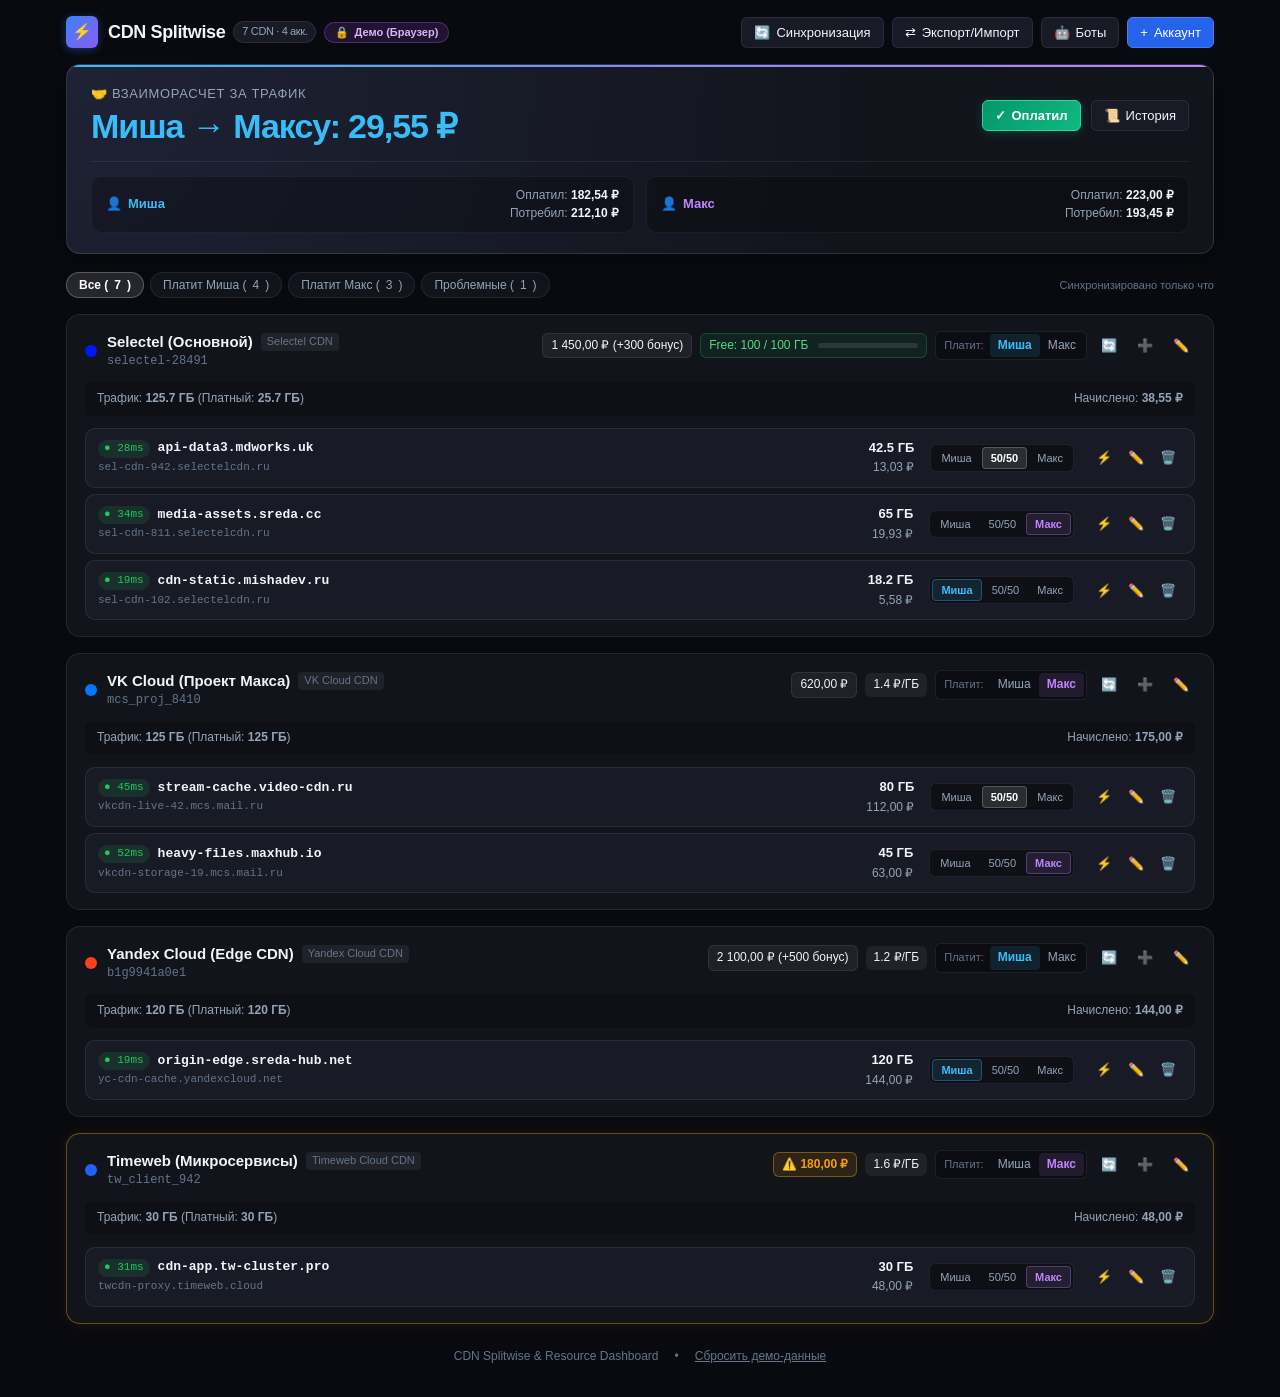
==== commit e94275c4: "feat: security hardening with encryption at rest, token masking, and PIN protection" ====
--- a/index.html
+++ b/index.html
@@ -127,23 +127,29 @@
     .mode-badge {
       font-size: 11px;
       font-weight: 600;
-      padding: 2px 8px;
+      padding: 3px 10px;
       border-radius: 12px;
       display: inline-flex;
       align-items: center;
-      gap: 4px;
+      gap: 5px;
       cursor: pointer;
+      border: 1px solid transparent;
+      transition: all 0.15s ease;
+    }
+
+    .mode-badge:hover {
+      transform: translateY(-1px);
     }
 
     .mode-badge.serverless {
       background: rgba(168, 85, 247, 0.15);
-      border: 1px solid rgba(168, 85, 247, 0.35);
+      border-color: rgba(168, 85, 247, 0.35);
       color: #d8b4fe;
     }
 
     .mode-badge.backend {
       background: var(--green-bg);
-      border: 1px solid rgba(34, 197, 94, 0.35);
+      border-color: rgba(34, 197, 94, 0.35);
       color: var(--green);
     }
 
@@ -977,7 +983,9 @@
       <div class="brand-title">
         CDN Splitwise
         <span class="brand-badge num" id="header-stats">Загрузка...</span>
-        <span class="mode-badge serverless" id="mode-badge" title="Режим работы хранилища">● GitHub Pages</span>
+        <button class="mode-badge serverless" id="mode-badge" title="Настройки подключения и PIN-код" onclick="openSecurityModal()">
+          🔒 <span id="mode-badge-text">Проверка...</span>
+        </button>
       </div>
     </div>
     <div class="header-actions">
@@ -1304,7 +1312,7 @@
     </div>
     <div class="modal-body">
       <p style="font-size:12px; color:var(--text-muted);">
-        В режиме GitHub Pages данные сохраняются в памяти вашего браузера (<code>localStorage</code>). С помощью экспорта/импорта Миша и Макс могут легко синхронизировать конфигурацию между телефонами и компьютерами.
+        В автономном режиме конфигурация хранится в памяти браузера (<code>localStorage</code>). С помощью экспорта и импорта Миша и Макс могут легко переносить настройки между телефонами и компьютерами.
       </p>
 
       <div style="display:flex; gap:10px; margin-top:6px;">
@@ -1335,6 +1343,41 @@
     </div>
     <div class="modal-footer">
       <button type="button" onclick="closeModal('modal-sync')">Закрыть</button>
+    </div>
+  </div>
+</div>
+
+<!-- 6. Backend Connection & Security Modal -->
+<div class="modal-overlay" id="modal-security">
+  <div class="modal-card">
+    <div class="modal-header">
+      <div class="modal-title">🔒 Подключение и Безопасность</div>
+      <button class="icon-btn" onclick="closeModal('modal-security')">✕</button>
+    </div>
+    <div class="modal-body">
+      <p style="font-size:12px; color:var(--text-muted);">
+        Подключите дашборд к домашнему серверу (например, <code>https://cdn.sreda.cc</code>) или переключитесь в автономный режим работы браузера.
+      </p>
+
+      <div id="security-alert-box" style="display:none; padding:8px 12px; border-radius:6px; background:var(--red-bg); border:1px solid rgba(239,68,68,0.3); color:#fca5a5; font-size:12px;"></div>
+
+      <div class="form-group">
+        <label>URL сервера (FastAPI бэкенд)</label>
+        <input type="text" class="form-control" id="sec-backend-url" placeholder="Оставьте пустым для текущего хоста или https://cdn.sreda.cc">
+        <span style="font-size:11px; color:var(--text-dim);">Укажите адрес сервера при открытии с GitHub Pages</span>
+      </div>
+
+      <div class="form-group">
+        <label>PIN-код доступа (X-Access-Pin)</label>
+        <input type="password" class="form-control" id="sec-access-pin" placeholder="••••">
+        <span style="font-size:11px; color:var(--text-dim);">Если на сервере задан APP_ACCESS_PIN, введите его здесь</span>
+      </div>
+
+      <div id="sec-test-result" style="font-size:12px; display:none;"></div>
+    </div>
+    <div class="modal-footer">
+      <button type="button" onclick="disconnectToLocalStorage()">Работать автономно (Демо)</button>
+      <button type="button" class="btn-primary" id="btn-save-security">Подключиться к серверу</button>
     </div>
   </div>
 </div>
@@ -1499,7 +1542,8 @@
           package_cost_rub: 0.0,
           ignore_bonus: false,
           low_balance_threshold: 200.0,
-          sync_status: "ok"
+          sync_status: "ok",
+          credentials: { api_token: "••••••••a942" }
         },
         {
           id: "acc_vk_max",
@@ -1515,7 +1559,8 @@
           package_cost_rub: 0.0,
           ignore_bonus: false,
           low_balance_threshold: 200.0,
-          sync_status: "ok"
+          sync_status: "ok",
+          credentials: { api_token: "••••••••bb12", project_id: "mcs_proj_8410" }
         },
         {
           id: "acc_yc_misha",
@@ -1531,14 +1576,15 @@
           package_cost_rub: 0.0,
           ignore_bonus: false,
           low_balance_threshold: 300.0,
-          sync_status: "ok"
+          sync_status: "ok",
+          credentials: { oauth_token: "••••••••AAAA", folder_id: "b1g9941a0e1" }
         },
         {
           id: "acc_tw_max",
           provider: "timeweb",
           name: "Timeweb (Микросервисы)",
           payer: "max",
-          balance_rub: 180.0, // Low balance alert!
+          balance_rub: 180.0,
           bonus_balance_rub: 0.0,
           currency: "RUB",
           account_identifier: "tw_client_942",
@@ -1547,7 +1593,8 @@
           package_cost_rub: 0.0,
           ignore_bonus: false,
           low_balance_threshold: 200.0,
-          sync_status: "ok"
+          sync_status: "ok",
+          credentials: { api_token: "••••••••1823" }
         }
       ],
       resources: [
@@ -1655,7 +1702,7 @@
     };
   }
 
-  // --- Client-Side Storage & Calculation Engine (LocalStorage) ---
+  // --- Local Storage Management ---
   const ClientStorage = {
     KEY: 'cdn_split_storage_v1',
     load() {
@@ -1687,13 +1734,11 @@
       this.save(demo);
       return demo;
     },
-    // Pure Calculation Engine Mirroring Python
     calculateDashboard() {
       const data = this.load();
       const accounts = data.accounts || [];
       const resources = data.resources || [];
 
-      // Group resources by account
       const resByAcc = {};
       resources.forEach(r => {
         if (!resByAcc[r.account_id]) resByAcc[r.account_id] = [];
@@ -1791,7 +1836,7 @@
         };
       });
 
-      // Splitwise Overview
+      // Splitwise Calculations
       let mishaOwesMax = 0;
       let maxOwesMisha = 0;
       let mishaPaidTotal = 0;
@@ -1869,18 +1914,53 @@
     }
   };
 
-  // --- Smart API Proxy (Detects backend or falls back seamlessly to LocalStorage) ---
-  let isServerlessMode = window.location.hostname.includes('github.io') || window.location.protocol === 'file:';
-
+  // --- Backend Connection & Security Helpers ---
+  function getBackendBaseUrl() {
+    return (localStorage.getItem('cdn_split_backend_url') || '').trim().replace(/\/+$/, '');
+  }
+
+  function getAccessPin() {
+    return (localStorage.getItem('cdn_split_access_pin') || '').trim();
+  }
+
+  function resolveUrl(url) {
+    const base = getBackendBaseUrl();
+    if (!base) return url;
+    return base + (url.startsWith('/') ? url : '/' + url);
+  }
+
+  function getRequestHeaders(custom = {}) {
+    const h = { 'Content-Type': 'application/json', ...custom };
+    const pin = getAccessPin();
+    if (pin) h['X-Access-Pin'] = pin;
+    return h;
+  }
+
+  let isServerlessMode = (!getBackendBaseUrl() && (window.location.hostname.includes('github.io') || window.location.protocol === 'file:'));
+
+  // --- Smart API Proxy (Backend with PIN support & LocalStorage Fallback) ---
   const API = {
     async get(url) {
       if (!isServerlessMode) {
         try {
-          const r = await fetch(url);
-          if (r.ok) return await r.json();
-          if (r.status === 404) isServerlessMode = true;
+          const fullUrl = resolveUrl(url);
+          const r = await fetch(fullUrl, { headers: getRequestHeaders() });
+          if (r.status === 401) {
+            openSecurityModal('⚠️ Ошибка 401: Требуется верный PIN-код доступа для подключения к серверу');
+            throw new Error('401 Unauthorized');
+          }
+          if (r.ok) {
+            updateModeBadge(true);
+            return await r.json();
+          }
+          if (r.status === 404 && !getBackendBaseUrl()) isServerlessMode = true;
         } catch (e) {
-          isServerlessMode = true;
+          if (e.message.includes('401')) throw e;
+          if (!getBackendBaseUrl()) isServerlessMode = true;
+          else {
+            showToast('Сбой сервера: ' + e.message);
+            throw e;
+          }
         }
       }
       return this.serverlessGet(url);
@@ -1888,15 +1968,28 @@
     async post(url, body = {}) {
       if (!isServerlessMode) {
         try {
-          const r = await fetch(url, {
+          const fullUrl = resolveUrl(url);
+          const r = await fetch(fullUrl, {
             method: 'POST',
-            headers: { 'Content-Type': 'application/json' },
+            headers: getRequestHeaders(),
             body: JSON.stringify(body)
           });
-          if (r.ok) return await r.json();
-          if (r.status === 404) isServerlessMode = true;
+          if (r.status === 401) {
+            openSecurityModal('⚠️ Ошибка 401: Требуется верный PIN-код доступа для подключения к серверу');
+            throw new Error('401 Unauthorized');
+          }
+          if (r.ok) {
+            updateModeBadge(true);
+            return await r.json();
+          }
+          if (r.status === 404 && !getBackendBaseUrl()) isServerlessMode = true;
         } catch (e) {
-          isServerlessMode = true;
+          if (e.message.includes('401')) throw e;
+          if (!getBackendBaseUrl()) isServerlessMode = true;
+          else {
+            showToast('Сбой сервера: ' + e.message);
+            throw e;
+          }
         }
       }
       return this.serverlessPost(url, body);
@@ -1904,15 +1997,28 @@
     async put(url, body = {}) {
       if (!isServerlessMode) {
         try {
-          const r = await fetch(url, {
+          const fullUrl = resolveUrl(url);
+          const r = await fetch(fullUrl, {
             method: 'PUT',
-            headers: { 'Content-Type': 'application/json' },
+            headers: getRequestHeaders(),
             body: JSON.stringify(body)
           });
-          if (r.ok) return await r.json();
-          if (r.status === 404) isServerlessMode = true;
+          if (r.status === 401) {
+            openSecurityModal('⚠️ Ошибка 401: Требуется верный PIN-код доступа для подключения к серверу');
+            throw new Error('401 Unauthorized');
+          }
+          if (r.ok) {
+            updateModeBadge(true);
+            return await r.json();
+          }
+          if (r.status === 404 && !getBackendBaseUrl()) isServerlessMode = true;
         } catch (e) {
-          isServerlessMode = true;
+          if (e.message.includes('401')) throw e;
+          if (!getBackendBaseUrl()) isServerlessMode = true;
+          else {
+            showToast('Сбой сервера: ' + e.message);
+            throw e;
+          }
         }
       }
       return this.serverlessPut(url, body);
@@ -1920,15 +2026,28 @@
     async patch(url, body = {}) {
       if (!isServerlessMode) {
         try {
-          const r = await fetch(url, {
+          const fullUrl = resolveUrl(url);
+          const r = await fetch(fullUrl, {
             method: 'PATCH',
-            headers: { 'Content-Type': 'application/json' },
+            headers: getRequestHeaders(),
             body: JSON.stringify(body)
           });
-          if (r.ok) return await r.json();
-          if (r.status === 404) isServerlessMode = true;
+          if (r.status === 401) {
+            openSecurityModal('⚠️ Ошибка 401: Требуется верный PIN-код доступа для подключения к серверу');
+            throw new Error('401 Unauthorized');
+          }
+          if (r.ok) {
+            updateModeBadge(true);
+            return await r.json();
+          }
+          if (r.status === 404 && !getBackendBaseUrl()) isServerlessMode = true;
         } catch (e) {
-          isServerlessMode = true;
+          if (e.message.includes('401')) throw e;
+          if (!getBackendBaseUrl()) isServerlessMode = true;
+          else {
+            showToast('Сбой сервера: ' + e.message);
+            throw e;
+          }
         }
       }
       return this.serverlessPatch(url, body);
@@ -1936,11 +2055,24 @@
     async del(url) {
       if (!isServerlessMode) {
         try {
-          const r = await fetch(url, { method: 'DELETE' });
-          if (r.ok) return await r.json();
-          if (r.status === 404) isServerlessMode = true;
+          const fullUrl = resolveUrl(url);
+          const r = await fetch(fullUrl, { method: 'DELETE', headers: getRequestHeaders() });
+          if (r.status === 401) {
+            openSecurityModal('⚠️ Ошибка 401: Требуется верный PIN-код доступа для подключения к серверу');
+            throw new Error('401 Unauthorized');
+          }
+          if (r.ok) {
+            updateModeBadge(true);
+            return await r.json();
+          }
+          if (r.status === 404 && !getBackendBaseUrl()) isServerlessMode = true;
         } catch (e) {
-          isServerlessMode = true;
+          if (e.message.includes('401')) throw e;
+          if (!getBackendBaseUrl()) isServerlessMode = true;
+          else {
+            showToast('Сбой сервера: ' + e.message);
+            throw e;
+          }
         }
       }
       return this.serverlessDel(url);
@@ -1948,7 +2080,7 @@
 
     // Serverless Handlers
     serverlessGet(url) {
-      updateModeBadge();
+      updateModeBadge(false);
       if (url.startsWith('/api/dashboard')) {
         return ClientStorage.calculateDashboard();
       }
@@ -1972,7 +2104,7 @@
     },
 
     async serverlessPost(url, body) {
-      updateModeBadge();
+      updateModeBadge(false);
       const data = ClientStorage.load();
 
       if (url === '/api/demo/reset') {
@@ -2023,7 +2155,6 @@
       }
 
       if (url.endsWith('/sync') || url === '/api/sync/all') {
-        // Simulate health ping updates
         data.resources.forEach(r => {
           r.http_latency_ms = Math.round(15 + Math.random() * 40);
           r.http_status = 'up';
@@ -2055,7 +2186,6 @@
           };
         });
 
-        // Advance watermarks
         dash.accounts.forEach(acc => {
           acc.resources.forEach(rSumm => {
             const r = data.resources.find(x => x.id === rSumm.id);
@@ -2080,7 +2210,7 @@
         data.settlements.unshift(settlement);
         ClientStorage.save(data);
 
-        // Direct Telegram Broadcast from browser
+        // Telegram direct send if bots configured
         if (data.telegram_bots && data.telegram_bots.length > 0) {
           const text = `✅ <b>Взаимозачет CDN закрыт! («Оплатил»)</b>\n\n` +
             (split.net_balance > 0 ? `Макс передал Мише <b>${split.net_balance.toFixed(2)} ₽</b>` :
@@ -2158,12 +2288,20 @@
     },
 
     serverlessPut(url, body) {
-      updateModeBadge();
+      updateModeBadge(false);
       const data = ClientStorage.load();
       if (url.startsWith('/api/accounts/')) {
         const id = url.split('/')[3];
         const acc = data.accounts.find(a => a.id === id);
         if (acc) {
+          if (body.credentials) {
+            acc.credentials = { ...acc.credentials };
+            for (let [k, v] of Object.entries(body.credentials)) {
+              if (typeof v === 'string' && (v.startsWith('••••') || !v.trim())) continue;
+              acc.credentials[k] = v;
+            }
+            delete body.credentials;
+          }
           Object.assign(acc, body);
           ClientStorage.save(data);
           return acc;
@@ -2182,7 +2320,7 @@
     },
 
     serverlessPatch(url, body) {
-      updateModeBadge();
+      updateModeBadge(false);
       const data = ClientStorage.load();
       if (url.includes('/resources/') && url.endsWith('/consumer')) {
         const id = url.split('/')[3];
@@ -2197,7 +2335,7 @@
     },
 
     serverlessDel(url) {
-      updateModeBadge();
+      updateModeBadge(false);
       const data = ClientStorage.load();
       if (url.startsWith('/api/resources/')) {
         const id = url.split('/')[3];
@@ -2222,15 +2360,18 @@
     }
   };
 
-  function updateModeBadge() {
+  function updateModeBadge(isBackendActive) {
     const badge = document.getElementById('mode-badge');
-    if (!badge) return;
-    if (isServerlessMode) {
+    const text = document.getElementById('mode-badge-text');
+    if (!badge || !text) return;
+    if (isBackendActive) {
+      badge.className = 'mode-badge backend';
+      text.innerText = 'Защищенный сервер';
+      badge.title = 'Подключено к бэкенду. Нажмите для настроек';
+    } else {
       badge.className = 'mode-badge serverless';
-      badge.innerHTML = '● GitHub Pages · LocalStorage';
-    } else {
-      badge.className = 'mode-badge backend';
-      badge.innerHTML = '● Backend API';
+      text.innerText = 'Демо (Браузер)';
+      badge.title = 'Автономный режим. Нажмите для подключения сервера';
     }
   }
 
@@ -2239,6 +2380,7 @@
     dashboard: null,
     providers: PROVIDERS_METADATA,
     currentFilter: 'all',
+    currentEditingAccount: null
   };
 
   function showToast(msg) {
@@ -2266,7 +2408,6 @@
   // Initial Load
   async function init() {
     try {
-      updateModeBadge();
       const [dash, provs] = await Promise.all([
         API.get('/api/dashboard'),
         API.get('/api/providers')
@@ -2278,12 +2419,14 @@
       loadTelegramCount();
     } catch (e) {
       console.warn('Initial load fallback:', e);
-      isServerlessMode = true;
-      updateModeBadge();
-      state.dashboard = ClientStorage.calculateDashboard();
-      renderApp();
-      setupEventListeners();
-      loadTelegramCount();
+      if (!e.message.includes('401')) {
+        isServerlessMode = true;
+        updateModeBadge(false);
+        state.dashboard = ClientStorage.calculateDashboard();
+        renderApp();
+        setupEventListeners();
+        loadTelegramCount();
+      }
     }
   }
 
@@ -2314,10 +2457,8 @@
     if (!state.dashboard) return;
     const { splitwise, accounts } = state.dashboard;
 
-    // Header Badge
     document.getElementById('header-stats').innerText = `${splitwise.total_resources_count} CDN · ${accounts.length} акк.`;
 
-    // Hero Widget
     const debtEl = document.getElementById('hero-debt-display');
     debtEl.className = 'hero-debt-amount num';
     if (splitwise.direction === 'max_owes_misha') {
@@ -2336,7 +2477,6 @@
     document.getElementById('max-paid-stat').innerText = formatMoney(splitwise.max_paid_total);
     document.getElementById('max-consumed-stat').innerText = formatMoney(splitwise.max_consumed_total);
 
-    // Counts for filter pills
     let cntAll = 0, cntMisha = 0, cntMax = 0, cntProblem = 0;
     accounts.forEach(acc => {
       cntAll += acc.resources.length;
@@ -2354,7 +2494,6 @@
     document.getElementById('count-max').innerText = cntMax;
     document.getElementById('count-problem').innerText = cntProblem;
 
-    // Render Accounts
     const container = document.getElementById('accounts-container');
     container.innerHTML = '';
 
@@ -2374,7 +2513,6 @@
       const card = document.createElement('div');
       card.className = `account-card ${acc.is_low_balance ? 'low-balance-alert' : ''}`;
 
-      // Free tier progress calculation
       let freeTierHtml = '';
       if (acc.free_tier_gb > 0) {
         const pct = Math.min(100, Math.round((acc.free_tier_used_gb / acc.free_tier_gb) * 100));
@@ -2391,7 +2529,6 @@
         freeTierHtml = `<span class="badge" style="background:rgba(255,255,255,0.06);">${acc.price_per_gb} ₽/ГБ</span>`;
       }
 
-      // Balance Badge
       const balanceHtml = `
         <span class="badge badge-balance ${acc.is_low_balance ? 'low-balance' : ''}" title="Баланс аккаунта">
           ${acc.is_low_balance ? '⚠️ ' : ''}${formatMoney(acc.balance_rub)}
@@ -2418,7 +2555,6 @@
             ${balanceHtml}
             ${freeTierHtml}
 
-            <!-- 1-Tap Payer Selector -->
             <div class="payer-toggle">
               <span class="payer-toggle-label">Платит:</span>
               <span class="payer-opt ${acc.payer === 'misha' ? 'active misha' : ''}" onclick="toggleAccountPayer('${acc.id}', 'misha')">Миша</span>
@@ -2442,7 +2578,6 @@
           </div>
         </div>
 
-        <!-- Resources Rows -->
         <div class="resources-list" id="res-list-${acc.id}"></div>
       `;
 
@@ -2456,7 +2591,6 @@
           const row = document.createElement('div');
           row.className = 'resource-row';
 
-          // Latency & dot
           let statusDotClass = 'unknown';
           let statusText = '...';
           if (res.http_status === 'up') {
@@ -2467,7 +2601,6 @@
             statusText = res.http_code ? `ERR ${res.http_code}` : 'DOWN';
           }
 
-          // Cost label
           const isFree = res.current_cumulative_cost === 0 && res.total_gb > 0;
           const costLabel = isFree ? '0 ₽ (Free Tier)' : formatMoney(res.current_cumulative_cost);
 
@@ -2488,7 +2621,6 @@
                 <div class="res-cost num ${isFree ? 'free-tier' : ''}">${costLabel}</div>
               </div>
 
-              <!-- 1-Tap Consumer Toggle -->
               <div class="consumer-segmented">
                 <button class="consumer-btn ${res.consumer === 'misha' ? 'active misha' : ''}" 
                   onclick="updateResourceConsumer('${res.id}', 'misha')">Миша</button>
@@ -2511,7 +2643,6 @@
     });
   }
 
-  // 1-Tap Consumer Instant Toggle
   async function updateResourceConsumer(resId, consumer) {
     try {
       const res = await API.patch(`/api/resources/${resId}/consumer`, { consumer });
@@ -2523,7 +2654,6 @@
     }
   }
 
-  // 1-Tap Payer Instant Toggle
   async function toggleAccountPayer(accId, payer) {
     try {
       await API.put(`/api/accounts/${accId}`, { payer });
@@ -2534,7 +2664,6 @@
     }
   }
 
-  // Settle Up ("Оплатил")
   async function settleUp() {
     if (!confirm('Зафиксировать текущие взаиморасчеты («Оплатил»)?\nСчетчики периода будут зафиксированы.')) return;
     try {
@@ -2547,7 +2676,6 @@
     }
   }
 
-  // Sync Actions
   async function syncAccount(accId) {
     showToast('Синхронизация аккаунта...');
     try {
@@ -2600,6 +2728,7 @@
 
   // Account Modal
   function openAddAccountModal() {
+    state.currentEditingAccount = null;
     document.getElementById('modal-account-title').innerText = 'Добавить аккаунт CDN';
     document.getElementById('acc-form-id').value = '';
     document.getElementById('acc-name').value = '';
@@ -2615,9 +2744,17 @@
     openModal('modal-account');
   }
 
-  function openEditAccountModal(accId) {
-    const acc = state.dashboard.accounts.find(a => a.id === accId);
+  async function openEditAccountModal(accId) {
+    let acc = state.dashboard.accounts.find(a => a.id === accId);
     if (!acc) return;
+
+    // If backend provides credentials endpoint, fetch full masked credentials
+    try {
+      const fullAcc = await API.get(`/api/accounts/${accId}`);
+      if (fullAcc && fullAcc.credentials) acc = { ...acc, credentials: fullAcc.credentials };
+    } catch(e) {}
+
+    state.currentEditingAccount = acc;
     document.getElementById('modal-account-title').innerText = 'Редактировать аккаунт CDN';
     document.getElementById('acc-form-id').value = acc.id;
     document.getElementById('acc-name').value = acc.name;
@@ -2629,11 +2766,11 @@
     document.getElementById('acc-ignore-bonus').checked = acc.ignore_bonus;
     document.getElementById('api-test-status').style.display = 'none';
 
-    renderProviderSelect(acc.provider);
+    renderProviderSelect(acc.provider, acc.credentials);
     openModal('modal-account');
   }
 
-  function renderProviderSelect(selectedId = null) {
+  function renderProviderSelect(selectedId = null, existingCreds = null) {
     const select = document.getElementById('acc-provider');
     select.innerHTML = '';
     state.providers.forEach(p => {
@@ -2643,35 +2780,50 @@
       if (selectedId ? p.id === selectedId : p.id === 'selectel') opt.selected = true;
       select.appendChild(opt);
     });
-    onProviderChange();
-  }
-
-  function onProviderChange() {
+    onProviderChange(existingCreds);
+  }
+
+  function onProviderChange(existingCreds = null) {
     const provId = document.getElementById('acc-provider').value;
     const meta = state.providers.find(p => p.id === provId);
     if (!meta) return;
 
-    // Default tariffs if new
     if (!document.getElementById('acc-form-id').value) {
       document.getElementById('acc-free-tier').value = meta.default_free_gb;
       document.getElementById('acc-price-per-gb').value = meta.default_price_per_gb;
     }
 
-    // Dynamic fields
+    const creds = existingCreds || (state.currentEditingAccount && state.currentEditingAccount.credentials) || {};
+
     const fieldsWrap = document.getElementById('acc-credentials-fields');
     fieldsWrap.innerHTML = '';
     meta.fields.forEach(f => {
       const div = document.createElement('div');
       div.className = 'form-group';
+      const existingVal = creds[f.key];
+      const isMasked = existingVal && typeof existingVal === 'string' && existingVal.startsWith('••••');
+
+      let placeholder = f.placeholder;
+      let isRequired = f.required;
+      let initialVal = '';
+
+      if (isMasked) {
+        placeholder = `Сохранено (${existingVal}) — оставьте пустым, чтобы не менять`;
+        isRequired = false;
+      } else if (existingVal && !isMasked) {
+        initialVal = existingVal;
+      }
+
       div.innerHTML = `
-        <label>${f.label} ${f.required ? '<span style="color:var(--red);">*</span>' : ''}</label>
-        <input type="${f.type}" class="form-control" data-cred-key="${f.key}" placeholder="${f.placeholder}" ${f.required ? 'required' : ''}>
+        <label>${f.label} ${isRequired ? '<span style="color:var(--red);">*</span>' : ''}</label>
+        <input type="${f.type}" class="form-control" data-cred-key="${f.key}" 
+               ${isMasked ? `data-masked="${existingVal}"` : ''} 
+               placeholder="${placeholder}" value="${initialVal}" ${isRequired ? 'required' : ''}>
         ${f.help ? `<span style="font-size:11px; color:var(--text-dim);">${f.help}</span>` : ''}
       `;
       fieldsWrap.appendChild(div);
     });
 
-    // Instructions Box
     const helpContent = document.getElementById('provider-help-content');
     const stepsHtml = meta.help.steps.map(s => `<li>${s}</li>`).join('');
     helpContent.innerHTML = `
@@ -2688,7 +2840,10 @@
     const provId = document.getElementById('acc-provider').value;
     const creds = {};
     document.querySelectorAll('#acc-credentials-fields input').forEach(inp => {
-      creds[inp.dataset.credKey] = inp.value;
+      const val = inp.value.trim();
+      const masked = inp.dataset.masked;
+      if (val) creds[inp.dataset.credKey] = val;
+      else if (masked) creds[inp.dataset.credKey] = masked;
     });
 
     const statusEl = document.getElementById('api-test-status');
@@ -2724,7 +2879,13 @@
 
     const creds = {};
     document.querySelectorAll('#acc-credentials-fields input').forEach(inp => {
-      if (inp.value) creds[inp.dataset.credKey] = inp.value;
+      const key = inp.dataset.credKey;
+      const val = inp.value.trim();
+      if (val) {
+        creds[key] = val;
+      } else if (inp.dataset.masked) {
+        creds[key] = inp.dataset.masked;
+      }
     });
 
     const payload = {
@@ -3046,6 +3207,70 @@
     reader.readAsText(file);
   }
 
+  // --- Security & PIN Modal Handlers ---
+  function openSecurityModal(alertMsg = null) {
+    document.getElementById('sec-backend-url').value = getBackendBaseUrl();
+    document.getElementById('sec-access-pin').value = getAccessPin();
+    const alertBox = document.getElementById('security-alert-box');
+    if (alertMsg) {
+      alertBox.innerText = alertMsg;
+      alertBox.style.display = 'block';
+    } else {
+      alertBox.style.display = 'none';
+    }
+    document.getElementById('sec-test-result').style.display = 'none';
+    openModal('modal-security');
+  }
+
+  async function saveSecuritySettings() {
+    const backendUrl = document.getElementById('sec-backend-url').value.trim().replace(/\/+$/, '');
+    const pin = document.getElementById('sec-access-pin').value.trim();
+    localStorage.setItem('cdn_split_backend_url', backendUrl);
+    localStorage.setItem('cdn_split_access_pin', pin);
+
+    const resBox = document.getElementById('sec-test-result');
+    resBox.style.display = 'block';
+    resBox.style.color = 'var(--text-muted)';
+    resBox.innerText = 'Проверка подключения к серверу...';
+
+    try {
+      isServerlessMode = false;
+      const testUrl = resolveUrl('/api/auth/check');
+      const r = await fetch(testUrl, { headers: getRequestHeaders() });
+      if (r.status === 401) {
+        resBox.style.color = 'var(--red)';
+        resBox.innerText = '✕ Неверный PIN-код доступа (401 Unauthorized)';
+        return;
+      }
+      if (r.ok) {
+        resBox.style.color = '#4ade80';
+        resBox.innerText = '✓ Сервер подключен и авторизован!';
+        updateModeBadge(true);
+        setTimeout(async () => {
+          closeModal('modal-security');
+          showToast('Подключение к серверу активно');
+          await refreshDashboard();
+        }, 600);
+        return;
+      }
+      resBox.style.color = 'var(--red)';
+      resBox.innerText = `✕ Сервер вернул HTTP ${r.status}`;
+    } catch (e) {
+      resBox.style.color = 'var(--red)';
+      resBox.innerText = `✕ Ошибка соединения: ${e.message}`;
+    }
+  }
+
+  function disconnectToLocalStorage() {
+    localStorage.removeItem('cdn_split_backend_url');
+    localStorage.removeItem('cdn_split_access_pin');
+    isServerlessMode = true;
+    updateModeBadge(false);
+    closeModal('modal-security');
+    showToast('Переключено в автономный режим (LocalStorage)');
+    refreshDashboard();
+  }
+
   function setupEventListeners() {
     document.getElementById('btn-sync-all').onclick = syncAll;
     document.getElementById('btn-settle-up').onclick = settleUp;
@@ -3054,6 +3279,9 @@
     document.getElementById('btn-open-history').onclick = openHistoryModal;
     document.getElementById('btn-seed-demo').onclick = resetDemoData;
     document.getElementById('btn-open-sync-modal').onclick = openSyncModal;
+
+    // Security Modal Buttons
+    document.getElementById('btn-save-security').onclick = saveSecuritySettings;
 
     // Export / Import
     document.getElementById('btn-export-json').onclick = exportConfig;
@@ -3072,7 +3300,7 @@
     });
 
     // Account modal buttons
-    document.getElementById('acc-provider').onchange = onProviderChange;
+    document.getElementById('acc-provider').onchange = () => onProviderChange();
     document.getElementById('btn-test-account-api').onclick = testAccountApi;
     document.getElementById('btn-save-account').onclick = saveAccount;
 
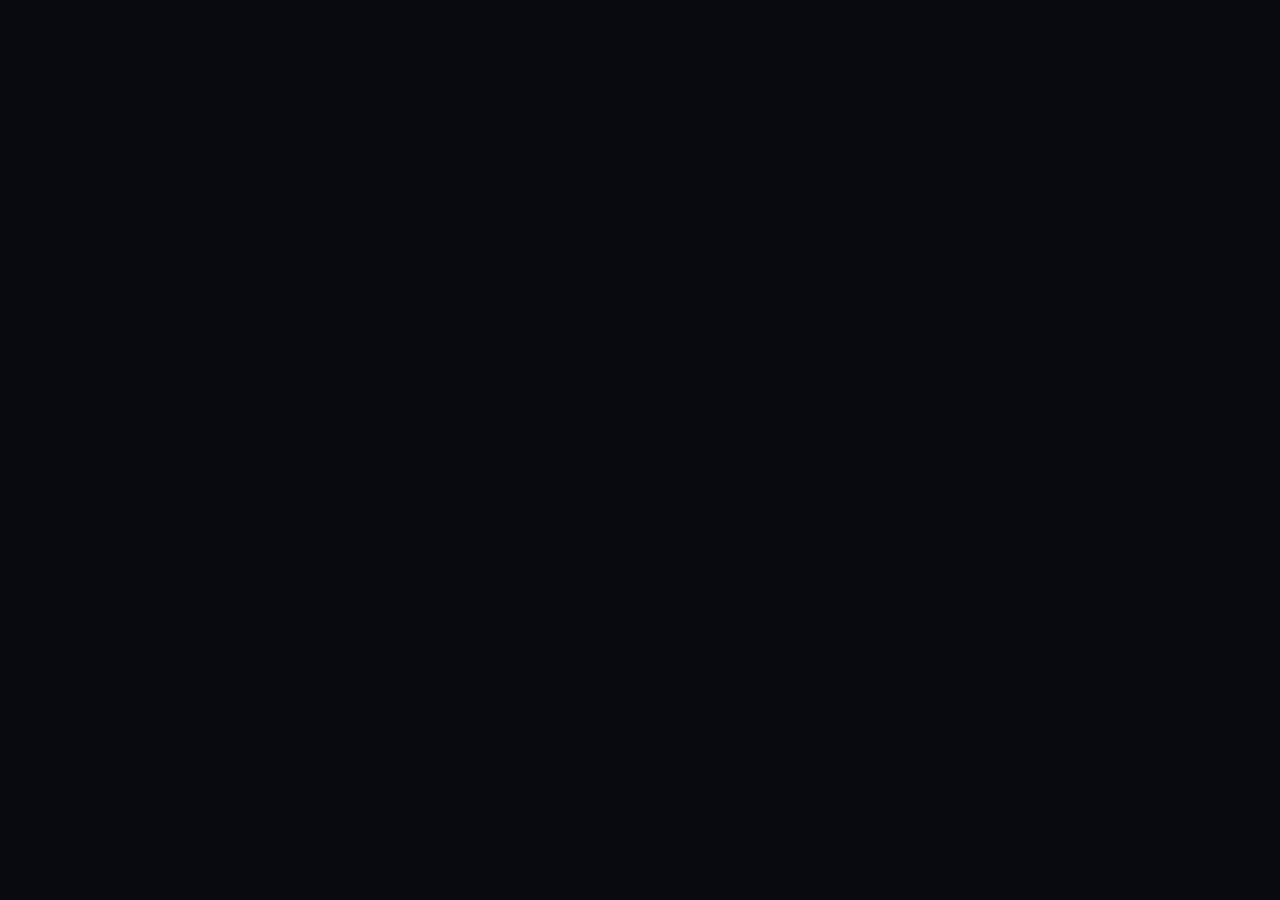
==== commit df2dda0f: "refactor: modularize backend (Strategy/Repository/Routers) and rewrite UI in Vue 3" ====
--- a/index.html
+++ b/index.html
@@ -4,3331 +4,20 @@
   <meta charset="UTF-8">
   <meta name="viewport" content="width=device-width, initial-scale=1.0, maximum-scale=1.0, user-scalable=no">
   <title>CDN Splitwise & Resource Dashboard</title>
-  <style>
-    :root {
-      --bg: #090a0f;
-      --card-bg: #12141c;
-      --card-subtle: #181b26;
-      --border: rgba(255, 255, 255, 0.08);
-      --border-hover: rgba(255, 255, 255, 0.16);
-      --text: #f1f5f9;
-      --text-muted: #94a3b8;
-      --text-dim: #64748b;
-      --misha: #38bdf8;
-      --misha-bg: rgba(56, 189, 248, 0.12);
-      --misha-border: rgba(56, 189, 248, 0.3);
-      --max: #c084fc;
-      --max-bg: rgba(192, 132, 252, 0.12);
-      --max-border: rgba(192, 132, 252, 0.3);
-      --split: #94a3b8;
-      --split-bg: rgba(148, 163, 184, 0.12);
-      --green: #22c55e;
-      --green-bg: rgba(34, 197, 94, 0.12);
-      --red: #ef4444;
-      --red-bg: rgba(239, 68, 68, 0.12);
-      --amber: #f59e0b;
-      --amber-bg: rgba(245, 158, 11, 0.12);
-      --radius-sm: 6px;
-      --radius-md: 10px;
-      --radius-lg: 14px;
-      --font-mono: ui-monospace, SFMono-Regular, Menlo, Monaco, Consolas, monospace;
-    }
-
-    * {
-      box-sizing: border-box;
-      margin: 0;
-      padding: 0;
-      -webkit-tap-highlight-color: transparent;
-    }
-
-    body {
-      background-color: var(--bg);
-      color: var(--text);
-      font-family: -apple-system, BlinkMacSystemFont, "Segoe UI", Roboto, Helvetica, Arial, sans-serif;
-      font-size: 14px;
-      line-height: 1.45;
-      min-height: 100vh;
-      display: flex;
-      flex-direction: column;
-      overflow-x: hidden;
-    }
-
-    .num {
-      font-variant-numeric: tabular-nums;
-      font-feature-settings: "tnum";
-    }
-
-    /* Container */
-    .app-container {
-      max-width: 1180px;
-      margin: 0 auto;
-      padding: 16px;
-      width: 100%;
-      flex: 1;
-    }
-
-    @media (max-width: 640px) {
-      .app-container {
-        padding: 10px;
+  <link rel="preconnect" href="https://fonts.googleapis.com">
+  <link rel="preconnect" href="https://fonts.gstatic.com" crossorigin>
+  <link href="https://fonts.googleapis.com/css2?family=Inter:wght@400;500;600;700&family=JetBrains+Mono:wght@400;500;600&display=swap" rel="stylesheet">
+  <link rel="stylesheet" href="./static/css/main.css">
+  <script type="importmap">
+    {
+      "imports": {
+        "vue": "https://unpkg.com/vue@3/dist/vue.esm-browser.prod.js"
       }
     }
-
-    /* Header */
-    header {
-      display: flex;
-      justify-content: space-between;
-      align-items: center;
-      margin-bottom: 16px;
-      gap: 12px;
-      flex-wrap: wrap;
-    }
-
-    .brand {
-      display: flex;
-      align-items: center;
-      gap: 10px;
-      flex-wrap: wrap;
-    }
-
-    .brand-icon {
-      width: 32px;
-      height: 32px;
-      border-radius: var(--radius-sm);
-      background: linear-gradient(135deg, #3b82f6, #8b5cf6);
-      display: flex;
-      align-items: center;
-      justify-content: center;
-      font-weight: 700;
-      font-size: 16px;
-      color: #fff;
-      box-shadow: 0 2px 8px rgba(59, 130, 246, 0.35);
-    }
-
-    .brand-title {
-      font-size: 18px;
-      font-weight: 700;
-      letter-spacing: -0.02em;
-      display: flex;
-      align-items: center;
-      gap: 8px;
-      flex-wrap: wrap;
-    }
-
-    .brand-badge {
-      font-size: 11px;
-      font-weight: 500;
-      background: var(--card-subtle);
-      border: 1px solid var(--border);
-      color: var(--text-muted);
-      padding: 2px 8px;
-      border-radius: 12px;
-    }
-
-    .mode-badge {
-      font-size: 11px;
-      font-weight: 600;
-      padding: 3px 10px;
-      border-radius: 12px;
-      display: inline-flex;
-      align-items: center;
-      gap: 5px;
-      cursor: pointer;
-      border: 1px solid transparent;
-      transition: all 0.15s ease;
-    }
-
-    .mode-badge:hover {
-      transform: translateY(-1px);
-    }
-
-    .mode-badge.serverless {
-      background: rgba(168, 85, 247, 0.15);
-      border-color: rgba(168, 85, 247, 0.35);
-      color: #d8b4fe;
-    }
-
-    .mode-badge.backend {
-      background: var(--green-bg);
-      border-color: rgba(34, 197, 94, 0.35);
-      color: var(--green);
-    }
-
-    .header-actions {
-      display: flex;
-      align-items: center;
-      gap: 8px;
-      flex-wrap: wrap;
-    }
-
-    button {
-      background: var(--card-subtle);
-      color: var(--text);
-      border: 1px solid var(--border);
-      border-radius: var(--radius-sm);
-      padding: 7px 12px;
-      font-size: 13px;
-      font-weight: 500;
-      cursor: pointer;
-      display: inline-flex;
-      align-items: center;
-      gap: 6px;
-      transition: all 0.15s ease;
-      white-space: nowrap;
-      user-select: none;
-    }
-
-    button:hover {
-      background: rgba(255, 255, 255, 0.08);
-      border-color: var(--border-hover);
-    }
-
-    button:active {
-      transform: scale(0.98);
-    }
-
-    button.btn-primary {
-      background: #2563eb;
-      border-color: #3b82f6;
-      color: #fff;
-    }
-
-    button.btn-primary:hover {
-      background: #1d4ed8;
-    }
-
-    button.btn-settle {
-      background: linear-gradient(135deg, #059669, #10b981);
-      border-color: #34d399;
-      color: #fff;
-      font-weight: 600;
-      box-shadow: 0 2px 10px rgba(16, 185, 129, 0.25);
-    }
-
-    button.btn-settle:hover {
-      background: linear-gradient(135deg, #047857, #059669);
-    }
-
-    button.btn-danger {
-      background: var(--red-bg);
-      border-color: rgba(239, 68, 68, 0.3);
-      color: var(--red);
-    }
-
-    button.btn-sm {
-      padding: 4px 8px;
-      font-size: 12px;
-    }
-
-    /* Top Hero Splitwise Widget */
-    .splitwise-hero {
-      background: radial-gradient(circle at top left, #1e2235, #12141c 70%);
-      border: 1px solid rgba(255, 255, 255, 0.12);
-      border-radius: var(--radius-lg);
-      padding: 20px 24px;
-      margin-bottom: 18px;
-      box-shadow: 0 4px 24px rgba(0, 0, 0, 0.35);
-      position: relative;
-      overflow: hidden;
-    }
-
-    .splitwise-hero::before {
-      content: "";
-      position: absolute;
-      top: 0;
-      left: 0;
-      right: 0;
-      height: 2px;
-      background: linear-gradient(90deg, #38bdf8, #818cf8, #c084fc);
-    }
-
-    .hero-main {
-      display: flex;
-      justify-content: space-between;
-      align-items: center;
-      flex-wrap: wrap;
-      gap: 16px;
-      margin-bottom: 16px;
-    }
-
-    .hero-debt-label {
-      font-size: 13px;
-      text-transform: uppercase;
-      letter-spacing: 0.05em;
-      color: var(--text-muted);
-      margin-bottom: 4px;
-      display: flex;
-      align-items: center;
-      gap: 6px;
-    }
-
-    .hero-debt-amount {
-      font-size: 34px;
-      font-weight: 800;
-      letter-spacing: -0.03em;
-      line-height: 1.1;
-      display: flex;
-      align-items: baseline;
-      gap: 8px;
-      flex-wrap: wrap;
-    }
-
-    .hero-debt-amount.misha-pays {
-      color: var(--misha);
-    }
-
-    .hero-debt-amount.max-pays {
-      color: var(--max);
-    }
-
-    .hero-debt-amount.settled {
-      color: var(--green);
-    }
-
-    .hero-actions {
-      display: flex;
-      align-items: center;
-      gap: 10px;
-    }
-
-    .hero-stats-row {
-      display: grid;
-      grid-template-columns: repeat(auto-fit, minmax(220px, 1fr));
-      gap: 12px;
-      padding-top: 14px;
-      border-top: 1px solid rgba(255, 255, 255, 0.07);
-    }
-
-    .hero-stat-card {
-      background: rgba(0, 0, 0, 0.25);
-      border: 1px solid rgba(255, 255, 255, 0.05);
-      border-radius: var(--radius-md);
-      padding: 10px 14px;
-      display: flex;
-      justify-content: space-between;
-      align-items: center;
-    }
-
-    .stat-owner {
-      font-size: 13px;
-      font-weight: 600;
-      display: flex;
-      align-items: center;
-      gap: 6px;
-    }
-
-    .stat-owner.misha { color: var(--misha); }
-    .stat-owner.max { color: var(--max); }
-
-    .stat-details {
-      text-align: right;
-      font-size: 12px;
-      color: var(--text-muted);
-    }
-
-    .stat-details strong {
-      color: var(--text);
-      font-weight: 600;
-    }
-
-    /* Filters Bar */
-    .filters-bar {
-      display: flex;
-      justify-content: space-between;
-      align-items: center;
-      margin-bottom: 14px;
-      gap: 8px;
-      flex-wrap: wrap;
-    }
-
-    .filter-pills {
-      display: flex;
-      gap: 6px;
-      overflow-x: auto;
-      padding-bottom: 2px;
-    }
-
-    .pill-btn {
-      background: var(--card-bg);
-      border: 1px solid var(--border);
-      border-radius: 20px;
-      padding: 5px 12px;
-      font-size: 12px;
-      color: var(--text-muted);
-      cursor: pointer;
-      transition: all 0.15s ease;
-    }
-
-    .pill-btn:hover {
-      color: var(--text);
-      border-color: var(--border-hover);
-    }
-
-    .pill-btn.active {
-      background: rgba(255, 255, 255, 0.12);
-      border-color: rgba(255, 255, 255, 0.25);
-      color: #fff;
-      font-weight: 600;
-    }
-
-    /* Account Cards */
-    .accounts-list {
-      display: flex;
-      flex-direction: column;
-      gap: 16px;
-    }
-
-    .account-card {
-      background: var(--card-bg);
-      border: 1px solid var(--border);
-      border-radius: var(--radius-lg);
-      padding: 16px 18px;
-      transition: border-color 0.15s ease, box-shadow 0.15s ease;
-    }
-
-    .account-card:hover {
-      border-color: var(--border-hover);
-    }
-
-    .account-card.low-balance-alert {
-      border-color: rgba(245, 158, 11, 0.4);
-      box-shadow: 0 0 15px rgba(245, 158, 11, 0.08);
-    }
-
-    .account-header {
-      display: flex;
-      justify-content: space-between;
-      align-items: flex-start;
-      gap: 12px;
-      margin-bottom: 12px;
-      flex-wrap: wrap;
-    }
-
-    .account-identity {
-      display: flex;
-      align-items: center;
-      gap: 10px;
-    }
-
-    .provider-dot {
-      width: 12px;
-      height: 12px;
-      border-radius: 50%;
-      flex-shrink: 0;
-    }
-
-    .account-title {
-      font-size: 15px;
-      font-weight: 600;
-      color: var(--text);
-      display: flex;
-      align-items: center;
-      gap: 8px;
-    }
-
-    .account-sub {
-      font-size: 12px;
-      color: var(--text-dim);
-      font-family: var(--font-mono);
-    }
-
-    .account-badges {
-      display: flex;
-      align-items: center;
-      gap: 8px;
-      flex-wrap: wrap;
-    }
-
-    .badge {
-      display: inline-flex;
-      align-items: center;
-      gap: 4px;
-      font-size: 12px;
-      padding: 3px 8px;
-      border-radius: var(--radius-sm);
-      font-weight: 500;
-    }
-
-    .badge-balance {
-      background: rgba(255, 255, 255, 0.06);
-      border: 1px solid var(--border);
-      color: var(--text);
-    }
-
-    .badge-balance.low-balance {
-      background: var(--amber-bg);
-      border-color: rgba(245, 158, 11, 0.4);
-      color: var(--amber);
-      font-weight: 600;
-    }
-
-    .badge-free-tier {
-      background: rgba(34, 197, 94, 0.08);
-      border: 1px solid rgba(34, 197, 94, 0.25);
-      color: #4ade80;
-    }
-
-    /* Payer Selector Toggle */
-    .payer-toggle {
-      display: inline-flex;
-      background: rgba(0, 0, 0, 0.35);
-      border: 1px solid var(--border);
-      border-radius: var(--radius-sm);
-      padding: 2px;
-      align-items: center;
-      font-size: 12px;
-    }
-
-    .payer-toggle-label {
-      padding: 0 6px;
-      color: var(--text-dim);
-      font-size: 11px;
-    }
-
-    .payer-opt {
-      padding: 3px 8px;
-      border-radius: 4px;
-      cursor: pointer;
-      color: var(--text-muted);
-      transition: all 0.12s ease;
-      user-select: none;
-    }
-
-    .payer-opt.active.misha {
-      background: var(--misha-bg);
-      color: var(--misha);
-      font-weight: 600;
-    }
-
-    .payer-opt.active.max {
-      background: var(--max-bg);
-      color: var(--max);
-      font-weight: 600;
-    }
-
-    /* Card Mini Stats Row */
-    .account-stats-bar {
-      display: flex;
-      justify-content: space-between;
-      align-items: center;
-      background: rgba(0, 0, 0, 0.2);
-      border-radius: var(--radius-sm);
-      padding: 8px 12px;
-      margin-bottom: 12px;
-      font-size: 12px;
-      color: var(--text-muted);
-      flex-wrap: wrap;
-      gap: 8px;
-    }
-
-    .progress-bar-wrap {
-      width: 100px;
-      height: 5px;
-      background: rgba(255, 255, 255, 0.1);
-      border-radius: 3px;
-      overflow: hidden;
-      display: inline-block;
-      vertical-align: middle;
-      margin-left: 6px;
-    }
-
-    .progress-bar-fill {
-      height: 100%;
-      background: #4ade80;
-      border-radius: 3px;
-    }
-
-    .progress-bar-fill.over {
-      background: #f59e0b;
-    }
-
-    /* Resources Table / List */
-    .resources-list {
-      display: flex;
-      flex-direction: column;
-      gap: 6px;
-    }
-
-    .resource-row {
-      background: var(--card-subtle);
-      border: 1px solid var(--border);
-      border-radius: var(--radius-md);
-      padding: 10px 12px;
-      display: flex;
-      justify-content: space-between;
-      align-items: center;
-      gap: 12px;
-      transition: all 0.12s ease;
-    }
-
-    .resource-row:hover {
-      border-color: var(--border-hover);
-      background: rgba(255, 255, 255, 0.04);
-    }
-
-    .res-info {
-      display: flex;
-      flex-direction: column;
-      gap: 2px;
-      min-width: 0;
-      flex: 1;
-    }
-
-    .res-domain-line {
-      display: flex;
-      align-items: center;
-      gap: 8px;
-      font-size: 13px;
-      font-weight: 600;
-      color: var(--text);
-    }
-
-    .res-status-dot {
-      display: inline-flex;
-      align-items: center;
-      gap: 4px;
-      font-size: 11px;
-      padding: 1px 6px;
-      border-radius: 10px;
-      font-family: var(--font-mono);
-      font-weight: 500;
-    }
-
-    .res-status-dot.up {
-      background: var(--green-bg);
-      color: var(--green);
-    }
-
-    .res-status-dot.down {
-      background: var(--red-bg);
-      color: var(--red);
-    }
-
-    .res-status-dot.unknown {
-      background: rgba(255, 255, 255, 0.08);
-      color: var(--text-dim);
-    }
-
-    .res-cname {
-      font-size: 11px;
-      color: var(--text-dim);
-      font-family: var(--font-mono);
-      overflow: hidden;
-      text-overflow: ellipsis;
-      white-space: nowrap;
-    }
-
-    .res-billing-meta {
-      display: flex;
-      flex-direction: column;
-      align-items: flex-end;
-      gap: 2px;
-      min-width: 110px;
-      text-align: right;
-    }
-
-    .res-traffic {
-      font-size: 13px;
-      font-weight: 600;
-      color: var(--text);
-    }
-
-    .res-cost {
-      font-size: 12px;
-      color: var(--text-muted);
-    }
-
-    .res-cost.free-tier {
-      color: #4ade80;
-    }
-
-    /* 1-Tap Consumer Segmented Control */
-    .consumer-segmented {
-      display: inline-flex;
-      background: rgba(0, 0, 0, 0.4);
-      border: 1px solid var(--border);
-      border-radius: var(--radius-sm);
-      padding: 2px;
-      gap: 2px;
-    }
-
-    .consumer-btn {
-      background: transparent;
-      border: none;
-      border-radius: 4px;
-      padding: 4px 8px;
-      font-size: 11px;
-      font-weight: 500;
-      color: var(--text-muted);
-      cursor: pointer;
-      transition: all 0.12s ease;
-    }
-
-    .consumer-btn:hover {
-      color: var(--text);
-    }
-
-    .consumer-btn.active.misha {
-      background: var(--misha-bg);
-      color: var(--misha);
-      font-weight: 600;
-      border: 1px solid var(--misha-border);
-    }
-
-    .consumer-btn.active.split {
-      background: rgba(255, 255, 255, 0.12);
-      color: #fff;
-      font-weight: 600;
-      border: 1px solid rgba(255, 255, 255, 0.2);
-    }
-
-    .consumer-btn.active.max {
-      background: var(--max-bg);
-      color: var(--max);
-      font-weight: 600;
-      border: 1px solid var(--max-border);
-    }
-
-    .res-actions {
-      display: flex;
-      align-items: center;
-      gap: 4px;
-    }
-
-    .icon-btn {
-      background: transparent;
-      border: none;
-      padding: 6px;
-      border-radius: 4px;
-      color: var(--text-dim);
-      cursor: pointer;
-    }
-
-    .icon-btn:hover {
-      background: rgba(255, 255, 255, 0.08);
-      color: var(--text);
-    }
-
-    /* Responsive adjustments for mobile */
-    @media (max-width: 768px) {
-      .hero-debt-amount {
-        font-size: 26px;
-      }
-      .resource-row {
-        flex-direction: column;
-        align-items: stretch;
-        gap: 8px;
-      }
-      .res-bottom-row {
-        display: flex;
-        justify-content: space-between;
-        align-items: center;
-      }
-      .res-billing-meta {
-        align-items: flex-start;
-        text-align: left;
-      }
-    }
-
-    /* Modals & Bottom Sheets */
-    .modal-overlay {
-      position: fixed;
-      inset: 0;
-      background: rgba(0, 0, 0, 0.75);
-      backdrop-filter: blur(4px);
-      display: flex;
-      justify-content: center;
-      align-items: center;
-      z-index: 1000;
-      opacity: 0;
-      pointer-events: none;
-      transition: opacity 0.2s ease;
-      padding: 16px;
-    }
-
-    .modal-overlay.open {
-      opacity: 1;
-      pointer-events: auto;
-    }
-
-    .modal-card {
-      background: #141724;
-      border: 1px solid rgba(255, 255, 255, 0.12);
-      border-radius: var(--radius-lg);
-      width: 100%;
-      max-width: 540px;
-      max-height: 90vh;
-      overflow-y: auto;
-      box-shadow: 0 10px 30px rgba(0, 0, 0, 0.5);
-      display: flex;
-      flex-direction: column;
-    }
-
-    @media (max-width: 640px) {
-      .modal-overlay {
-        align-items: flex-end;
-        padding: 0;
-      }
-      .modal-card {
-        max-width: 100%;
-        border-bottom-left-radius: 0;
-        border-bottom-right-radius: 0;
-        max-height: 85vh;
-      }
-    }
-
-    .modal-header {
-      padding: 16px 20px;
-      border-bottom: 1px solid var(--border);
-      display: flex;
-      justify-content: space-between;
-      align-items: center;
-    }
-
-    .modal-title {
-      font-size: 16px;
-      font-weight: 700;
-      color: var(--text);
-    }
-
-    .modal-body {
-      padding: 20px;
-      display: flex;
-      flex-direction: column;
-      gap: 14px;
-    }
-
-    .modal-footer {
-      padding: 14px 20px;
-      border-top: 1px solid var(--border);
-      display: flex;
-      justify-content: flex-end;
-      gap: 10px;
-      background: rgba(0, 0, 0, 0.2);
-    }
-
-    /* Forms */
-    .form-group {
-      display: flex;
-      flex-direction: column;
-      gap: 6px;
-    }
-
-    .form-group label {
-      font-size: 12px;
-      font-weight: 600;
-      color: var(--text-muted);
-    }
-
-    .form-control {
-      background: #0b0d14;
-      border: 1px solid var(--border);
-      border-radius: var(--radius-sm);
-      padding: 8px 12px;
-      color: var(--text);
-      font-size: 13px;
-      font-family: inherit;
-      outline: none;
-      transition: border-color 0.15s ease;
-    }
-
-    .form-control:focus {
-      border-color: #3b82f6;
-    }
-
-    .form-row {
-      display: grid;
-      grid-template-columns: 1fr 1fr;
-      gap: 12px;
-    }
-
-    @media (max-width: 480px) {
-      .form-row {
-        grid-template-columns: 1fr;
-      }
-    }
-
-    .checkbox-label {
-      display: flex;
-      align-items: center;
-      gap: 8px;
-      font-size: 13px;
-      color: var(--text);
-      cursor: pointer;
-    }
-
-    /* Expandable Provider Help Accordion */
-    .provider-help-box {
-      background: rgba(37, 99, 235, 0.08);
-      border: 1px solid rgba(59, 130, 246, 0.25);
-      border-radius: var(--radius-md);
-      overflow: hidden;
-      margin-top: 4px;
-    }
-
-    .provider-help-toggle {
-      width: 100%;
-      background: transparent;
-      border: none;
-      padding: 10px 14px;
-      font-size: 12px;
-      font-weight: 600;
-      color: #60a5fa;
-      display: flex;
-      justify-content: space-between;
-      align-items: center;
-      cursor: pointer;
-    }
-
-    .provider-help-content {
-      padding: 0 14px 14px 14px;
-      font-size: 12px;
-      line-height: 1.5;
-      color: #cbd5e1;
-    }
-
-    .provider-help-content ol {
-      padding-left: 18px;
-      margin: 8px 0;
-    }
-
-    .provider-help-content li {
-      margin-bottom: 4px;
-    }
-
-    .provider-link-btn {
-      display: inline-flex;
-      align-items: center;
-      gap: 4px;
-      color: #38bdf8;
-      text-decoration: none;
-      font-weight: 500;
-      margin-top: 6px;
-    }
-
-    .provider-link-btn:hover {
-      text-decoration: underline;
-    }
-
-    /* History & Bot Cards */
-    .history-item, .bot-item {
-      background: var(--card-subtle);
-      border: 1px solid var(--border);
-      border-radius: var(--radius-md);
-      padding: 12px 14px;
-      display: flex;
-      justify-content: space-between;
-      align-items: center;
-      gap: 10px;
-    }
-
-    /* Toast Notification */
-    #toast {
-      position: fixed;
-      bottom: 20px;
-      right: 20px;
-      background: #1e293b;
-      border: 1px solid rgba(255, 255, 255, 0.15);
-      color: #fff;
-      padding: 10px 16px;
-      border-radius: var(--radius-md);
-      font-size: 13px;
-      box-shadow: 0 4px 16px rgba(0, 0, 0, 0.4);
-      z-index: 2000;
-      opacity: 0;
-      transform: translateY(10px);
-      transition: all 0.2s ease;
-      pointer-events: none;
-    }
-
-    #toast.show {
-      opacity: 1;
-      transform: translateY(0);
-      pointer-events: auto;
-    }
-
-    .footer {
-      text-align: center;
-      padding: 24px 0 16px 0;
-      font-size: 12px;
-      color: var(--text-dim);
-      display: flex;
-      justify-content: center;
-      align-items: center;
-      gap: 16px;
-      flex-wrap: wrap;
-    }
-
-    .footer a, .footer button {
-      color: var(--text-dim);
-      background: transparent;
-      border: none;
-      font-size: 12px;
-      padding: 0;
-      cursor: pointer;
-      text-decoration: underline;
-    }
-
-    .footer button:hover {
-      color: var(--text);
-    }
-  </style>
+  </script>
 </head>
 <body>
-
-<div class="app-container">
-  <!-- Header -->
-  <header>
-    <div class="brand">
-      <div class="brand-icon">⚡</div>
-      <div class="brand-title">
-        CDN Splitwise
-        <span class="brand-badge num" id="header-stats">Загрузка...</span>
-        <button class="mode-badge serverless" id="mode-badge" title="Настройки подключения и PIN-код" onclick="openSecurityModal()">
-          🔒 <span id="mode-badge-text">Проверка...</span>
-        </button>
-      </div>
-    </div>
-    <div class="header-actions">
-      <button id="btn-sync-all" title="Обновить балансы и CDN здоровье">
-        <span>🔄</span> <span class="hide-mobile">Синхронизация</span>
-      </button>
-      <button id="btn-open-sync-modal" title="Экспорт и импорт JSON для переноса между устройствами">
-        <span>⇄</span> <span>Экспорт/Импорт</span>
-      </button>
-      <button id="btn-open-telegram" title="Настройки Telegram ботов">
-        <span>🤖</span> <span>Боты</span> <span class="badge" id="tg-count-badge" style="display:none;">0</span>
-      </button>
-      <button class="btn-primary" id="btn-add-account">
-        <span>+</span> <span>Аккаунт</span>
-      </button>
-    </div>
-  </header>
-
-  <!-- Top Hero Splitwise Widget -->
-  <section class="splitwise-hero" id="splitwise-widget">
-    <div class="hero-main">
-      <div>
-        <div class="hero-debt-label">
-          <span>🤝 Взаиморасчет за трафик</span>
-        </div>
-        <div class="hero-debt-amount num" id="hero-debt-display">
-          Считаем...
-        </div>
-      </div>
-      <div class="hero-actions">
-        <button class="btn-settle" id="btn-settle-up" title="Зафиксировать счетчики и закрыть долг">
-          <span>✓</span> <span>Оплатил</span>
-        </button>
-        <button id="btn-open-history" title="История взаимозачетов и отмена">
-          <span>📜</span> <span>История</span>
-        </button>
-      </div>
-    </div>
-
-    <!-- Stats Breakdown for Misha & Max -->
-    <div class="hero-stats-row">
-      <div class="hero-stat-card">
-        <div class="stat-owner misha">
-          <span>👤</span> <span>Миша</span>
-        </div>
-        <div class="stat-details num">
-          <div>Оплатил: <strong id="misha-paid-stat">0 ₽</strong></div>
-          <div>Потребил: <strong id="misha-consumed-stat">0 ₽</strong></div>
-        </div>
-      </div>
-      <div class="hero-stat-card">
-        <div class="stat-owner max">
-          <span>👤</span> <span>Макс</span>
-        </div>
-        <div class="stat-details num">
-          <div>Оплатил: <strong id="max-paid-stat">0 ₽</strong></div>
-          <div>Потребил: <strong id="max-consumed-stat">0 ₽</strong></div>
-        </div>
-      </div>
-    </div>
-  </section>
-
-  <!-- Filters Bar -->
-  <div class="filters-bar">
-    <div class="filter-pills" id="filter-pills">
-      <button class="pill-btn active" data-filter="all">Все (<span id="count-all">0</span>)</button>
-      <button class="pill-btn" data-filter="misha">Платит Миша (<span id="count-misha">0</span>)</button>
-      <button class="pill-btn" data-filter="max">Платит Макс (<span id="count-max">0</span>)</button>
-      <button class="pill-btn" data-filter="problem">Проблемные (<span id="count-problem">0</span>)</button>
-    </div>
-    <div style="font-size: 11px; color: var(--text-dim);" id="last-sync-time">
-      Синхронизировано только что
-    </div>
-  </div>
-
-  <!-- Accounts List -->
-  <main class="accounts-list" id="accounts-container">
-    <!-- Populated dynamically via JS -->
-  </main>
-
-  <footer class="footer">
-    <span>CDN Splitwise & Resource Dashboard</span>
-    <span>•</span>
-    <button id="btn-seed-demo">Сбросить демо-данные</button>
-  </footer>
-</div>
-
-<!-- ================= MODALS ================= -->
-
-<!-- 1. Add / Edit Account Modal -->
-<div class="modal-overlay" id="modal-account">
-  <div class="modal-card">
-    <div class="modal-header">
-      <div class="modal-title" id="modal-account-title">Добавить аккаунт CDN</div>
-      <button class="icon-btn" onclick="closeModal('modal-account')">✕</button>
-    </div>
-    <div class="modal-body">
-      <form id="form-account">
-        <input type="hidden" id="acc-form-id">
-        
-        <div class="form-group">
-          <label>Провайдер CDN</label>
-          <select class="form-control" id="acc-provider" required></select>
-        </div>
-
-        <div class="form-row">
-          <div class="form-group">
-            <label>Название аккаунта</label>
-            <input type="text" class="form-control" id="acc-name" placeholder="Selectel Основной" required>
-          </div>
-          <div class="form-group">
-            <label>Кто оплачивает счет</label>
-            <select class="form-control" id="acc-payer">
-              <option value="misha">Миша</option>
-              <option value="max">Макс</option>
-            </select>
-          </div>
-        </div>
-
-        <!-- Dynamic Credential Fields -->
-        <div id="acc-credentials-fields" style="display:flex; flex-direction:column; gap:10px;"></div>
-
-        <!-- Interactive (?) Provider Help Accordion -->
-        <div class="provider-help-box" id="provider-help-box">
-          <button type="button" class="provider-help-toggle" id="btn-toggle-provider-help">
-            <span>❓ Как получить API-ключ / токен</span>
-            <span id="help-toggle-arrow">▼</span>
-          </button>
-          <div class="provider-help-content" id="provider-help-content" style="display: none;">
-            <!-- Rendered from provider metadata -->
-          </div>
-        </div>
-
-        <!-- Tariffs & Free Tier Settings -->
-        <div class="form-row">
-          <div class="form-group">
-            <label>Бесплатный трафик (Free Tier ГБ)</label>
-            <input type="number" step="0.1" class="form-control num" id="acc-free-tier" value="0.0">
-          </div>
-          <div class="form-group">
-            <label>Цена за ГБ сверх Free Tier (₽)</label>
-            <input type="number" step="0.01" class="form-control num" id="acc-price-per-gb" value="1.50">
-          </div>
-        </div>
-
-        <div class="form-row">
-          <div class="form-group">
-            <label>Абонентская плата (₽/мес)</label>
-            <input type="number" step="1" class="form-control num" id="acc-package-cost" value="0">
-          </div>
-          <div class="form-group">
-            <label>Порог низкого баланса (₽)</label>
-            <input type="number" step="1" class="form-control num" id="acc-threshold" value="200">
-          </div>
-        </div>
-
-        <div class="form-group">
-          <label class="checkbox-label">
-            <input type="checkbox" id="acc-ignore-bonus">
-            <span>Не учитывать в долг, если оплачено бонусами (0 ₽)</span>
-          </label>
-        </div>
-
-        <div id="api-test-status" style="font-size: 12px; margin-top: 4px; display: none;"></div>
-      </form>
-    </div>
-    <div class="modal-footer">
-      <button type="button" id="btn-test-account-api">⚡ Проверить API</button>
-      <button type="button" onclick="closeModal('modal-account')">Отмена</button>
-      <button type="button" class="btn-primary" id="btn-save-account">Сохранить</button>
-    </div>
-  </div>
-</div>
-
-<!-- 2. Add / Edit CDN Resource Modal -->
-<div class="modal-overlay" id="modal-resource">
-  <div class="modal-card">
-    <div class="modal-header">
-      <div class="modal-title" id="modal-resource-title">CDN Ресурс</div>
-      <button class="icon-btn" onclick="closeModal('modal-resource')">✕</button>
-    </div>
-    <div class="modal-body">
-      <form id="form-resource">
-        <input type="hidden" id="res-form-id">
-        <input type="hidden" id="res-form-account-id">
-
-        <div class="form-group">
-          <label>Домен (например, cdn.mysite.ru)</label>
-          <input type="text" class="form-control" id="res-domain" placeholder="api-data.sreda.cc" required>
-        </div>
-
-        <div class="form-group">
-          <label>CNAME провайдера (опционально)</label>
-          <input type="text" class="form-control" id="res-cname" placeholder="cname.selectelcdn.ru">
-        </div>
-
-        <div class="form-row">
-          <div class="form-group">
-            <label>Потребитель (Splitwise)</label>
-            <select class="form-control" id="res-consumer">
-              <option value="split">50/50 (Миша и Макс)</option>
-              <option value="misha">Миша (100%)</option>
-              <option value="max">Макс (100%)</option>
-            </select>
-          </div>
-          <div class="form-group">
-            <label>Трафик за период (ГБ)</label>
-            <input type="number" step="0.1" class="form-control num" id="res-traffic" value="0.0">
-          </div>
-        </div>
-
-        <div class="form-row">
-          <div class="form-group">
-            <label>Путь для Healthcheck</label>
-            <input type="text" class="form-control" id="res-check-path" value="/" placeholder="/">
-          </div>
-          <div class="form-group">
-            <label>Ожидаемые HTTP коды</label>
-            <input type="text" class="form-control" id="res-expected-codes" value="200,204,301,302,400,404">
-          </div>
-        </div>
-      </form>
-    </div>
-    <div class="modal-footer">
-      <button type="button" onclick="closeModal('modal-resource')">Отмена</button>
-      <button type="button" class="btn-primary" id="btn-save-resource">Сохранить</button>
-    </div>
-  </div>
-</div>
-
-<!-- 3. Telegram Multi-Bot Modal -->
-<div class="modal-overlay" id="modal-telegram">
-  <div class="modal-card">
-    <div class="modal-header">
-      <div class="modal-title">🤖 Настройки Telegram Ботов</div>
-      <button class="icon-btn" onclick="closeModal('modal-telegram')">✕</button>
-    </div>
-    <div class="modal-body">
-      <div id="telegram-bots-list" style="display:flex; flex-direction:column; gap:8px;"></div>
-
-      <div style="border-top:1px solid var(--border); padding-top:14px; margin-top:6px;">
-        <div style="font-weight: 700; font-size: 13px; margin-bottom: 10px;">Добавить Telegram бота</div>
-        <form id="form-telegram" style="display:flex; flex-direction:column; gap:10px;">
-          <input type="hidden" id="tg-form-id">
-          
-          <div class="form-row">
-            <div class="form-group">
-              <label>Имя бота / Назначение</label>
-              <input type="text" class="form-control" id="tg-name" placeholder="DevOps Alert Bot" required>
-            </div>
-            <div class="form-group">
-              <label>Кому слать (Фильтр владельца)</label>
-              <select class="form-control" id="tg-filter-owner">
-                <option value="all">Все уведомления</option>
-                <option value="misha">Только аккаунты Миши</option>
-                <option value="max">Только аккаунты Макса</option>
-              </select>
-            </div>
-          </div>
-
-          <div class="form-group">
-            <label>Bot Token (@BotFather)</label>
-            <input type="password" class="form-control" id="tg-token" placeholder="123456789:ABCdefGhIJKlmNoPQRstuVWxyz" required>
-          </div>
-
-          <div class="form-group">
-            <label>Chat ID (ID чата или группы)</label>
-            <input type="text" class="form-control" id="tg-chat-id" placeholder="-100123456789 или 987654321" required>
-          </div>
-
-          <div style="display:flex; flex-direction:column; gap:6px; margin-top:4px;">
-            <label class="checkbox-label">
-              <input type="checkbox" id="tg-notify-cdn-down" checked>
-              <span>🚨 Падение доступности CDN</span>
-            </label>
-            <label class="checkbox-label">
-              <input type="checkbox" id="tg-notify-low-balance" checked>
-              <span>⚠️ Низкий баланс аккаунта</span>
-            </label>
-            <label class="checkbox-label">
-              <input type="checkbox" id="tg-notify-api-error" checked>
-              <span>❌ Ошибки синхронизации API</span>
-            </label>
-            <label class="checkbox-label">
-              <input type="checkbox" id="tg-notify-settlement" checked>
-              <span>✅ Взаимозачет («Оплатил»)</span>
-            </label>
-          </div>
-
-          <button type="button" class="btn-primary" id="btn-save-telegram" style="margin-top:6px;">
-            Сохранить бота
-          </button>
-        </form>
-      </div>
-    </div>
-    <div class="modal-footer">
-      <button type="button" onclick="closeModal('modal-telegram')">Закрыть</button>
-    </div>
-  </div>
-</div>
-
-<!-- 4. Settlement History Modal -->
-<div class="modal-overlay" id="modal-history">
-  <div class="modal-card">
-    <div class="modal-header">
-      <div class="modal-title">📜 История взаиморасчетов</div>
-      <button class="icon-btn" onclick="closeModal('modal-history')">✕</button>
-    </div>
-    <div class="modal-body">
-      <div id="history-list" style="display:flex; flex-direction:column; gap:10px;"></div>
-    </div>
-    <div class="modal-footer">
-      <button type="button" onclick="closeModal('modal-history')">Закрыть</button>
-    </div>
-  </div>
-</div>
-
-<!-- 5. Export / Import JSON Modal -->
-<div class="modal-overlay" id="modal-sync">
-  <div class="modal-card">
-    <div class="modal-header">
-      <div class="modal-title">⇄ Экспорт и импорт данных</div>
-      <button class="icon-btn" onclick="closeModal('modal-sync')">✕</button>
-    </div>
-    <div class="modal-body">
-      <p style="font-size:12px; color:var(--text-muted);">
-        В автономном режиме конфигурация хранится в памяти браузера (<code>localStorage</code>). С помощью экспорта и импорта Миша и Макс могут легко переносить настройки между телефонами и компьютерами.
-      </p>
-
-      <div style="display:flex; gap:10px; margin-top:6px;">
-        <button type="button" class="btn-primary" id="btn-export-json" style="flex:1;">
-          ⬇ Скачать backup (JSON)
-        </button>
-        <button type="button" id="btn-copy-json" style="flex:1;">
-          📋 Скопировать в буфер
-        </button>
-      </div>
-
-      <div style="border-top:1px solid var(--border); padding-top:14px; margin-top:10px;">
-        <label style="font-size:12px; font-weight:600; color:var(--text-muted); display:block; margin-bottom:6px;">
-          Импорт конфигурации
-        </label>
-        <textarea id="import-json-textarea" class="form-control" rows="5" placeholder='Вставьте сюда JSON или выберите файл...' style="font-family:var(--font-mono); font-size:11px;"></textarea>
-        
-        <div style="display:flex; justify-content:space-between; align-items:center; margin-top:10px;">
-          <input type="file" id="import-file-input" accept=".json" style="display:none;">
-          <button type="button" onclick="document.getElementById('import-file-input').click()">
-            📁 Загрузить файл...
-          </button>
-          <button type="button" class="btn-primary" id="btn-apply-import">
-            Применить импорт
-          </button>
-        </div>
-      </div>
-    </div>
-    <div class="modal-footer">
-      <button type="button" onclick="closeModal('modal-sync')">Закрыть</button>
-    </div>
-  </div>
-</div>
-
-<!-- 6. Backend Connection & Security Modal -->
-<div class="modal-overlay" id="modal-security">
-  <div class="modal-card">
-    <div class="modal-header">
-      <div class="modal-title">🔒 Подключение и Безопасность</div>
-      <button class="icon-btn" onclick="closeModal('modal-security')">✕</button>
-    </div>
-    <div class="modal-body">
-      <p style="font-size:12px; color:var(--text-muted);">
-        Подключите дашборд к домашнему серверу (например, <code>https://cdn.sreda.cc</code>) или переключитесь в автономный режим работы браузера.
-      </p>
-
-      <div id="security-alert-box" style="display:none; padding:8px 12px; border-radius:6px; background:var(--red-bg); border:1px solid rgba(239,68,68,0.3); color:#fca5a5; font-size:12px;"></div>
-
-      <div class="form-group">
-        <label>URL сервера (FastAPI бэкенд)</label>
-        <input type="text" class="form-control" id="sec-backend-url" placeholder="Оставьте пустым для текущего хоста или https://cdn.sreda.cc">
-        <span style="font-size:11px; color:var(--text-dim);">Укажите адрес сервера при открытии с GitHub Pages</span>
-      </div>
-
-      <div class="form-group">
-        <label>PIN-код доступа (X-Access-Pin)</label>
-        <input type="password" class="form-control" id="sec-access-pin" placeholder="••••">
-        <span style="font-size:11px; color:var(--text-dim);">Если на сервере задан APP_ACCESS_PIN, введите его здесь</span>
-      </div>
-
-      <div id="sec-test-result" style="font-size:12px; display:none;"></div>
-    </div>
-    <div class="modal-footer">
-      <button type="button" onclick="disconnectToLocalStorage()">Работать автономно (Демо)</button>
-      <button type="button" class="btn-primary" id="btn-save-security">Подключиться к серверу</button>
-    </div>
-  </div>
-</div>
-
-<div id="toast"></div>
-
-<!-- ================= JAVASCRIPT APP (DUAL MODE: BACKEND & SERVERLESS STANDALONE) ================= -->
-<script>
-  // 6 Supported Providers Metadata
-  const PROVIDERS_METADATA = [
-    {
-      id: "selectel",
-      name: "Selectel CDN",
-      color: "#0016ff",
-      default_free_gb: 100.0,
-      default_price_per_gb: 1.50,
-      fields: [
-        { key: "api_token", label: "API-токен (Selectel API Key)", type: "password", placeholder: "sel_api_xxxxxxxxxxxxxxxx", required: true, help: "Сервисный токен из панели управления Selectel" }
-      ],
-      help: {
-        title: "Инструкция для Selectel",
-        portal_url: "https://my.selectel.ru/profile/service-users",
-        portal_label: "Открыть панель Selectel",
-        steps: [
-          "Войдите в панель управления Selectel (my.selectel.ru).",
-          "Перейдите в «Профиль» (в правом верхнем углу) → «Управление пользователями» → вкладка «Сервисные пользователи» или «API-ключи».",
-          "Создайте нового сервисного пользователя с ролью «Администратор» или «Просмотр CDN и биллинга».",
-          "Выпустите API-токен и скопируйте его значение в поле выше."
-        ],
-        notes: "Selectel предоставляет удобный REST API для чтения баланса и CDN доменов."
-      }
-    },
-    {
-      id: "yandex",
-      name: "Yandex Cloud CDN",
-      color: "#fc3f1d",
-      default_free_gb: 0.0,
-      default_price_per_gb: 1.20,
-      fields: [
-        { key: "oauth_token", label: "OAuth или IAM-токен", type: "password", placeholder: "y0_AgAAAA...", required: true, help: "OAuth-токен от oauth.yandex.ru или IAM-токен сервисного аккаунта" },
-        { key: "folder_id", label: "Folder ID (Каталог)", type: "text", placeholder: "b1gxxxxxxxxxxxxxxxxx", required: true, help: "Идентификатор каталога Yandex Cloud, где размещен CDN" }
-      ],
-      help: {
-        title: "Инструкция для Yandex Cloud",
-        portal_url: "https://console.yandex.cloud/",
-        portal_label: "Открыть Yandex Cloud Console",
-        steps: [
-          "Перейдите в консоль Yandex Cloud и выберите ваш каталог (Folder ID указан в URL и заголовке каталога).",
-          "Для получения OAuth-токена перейдите по ссылке https://oauth.yandex.ru/authorize?response_type=token&client_id=1a6990aa636648e9b2ef855fa7bec2fb или создайте сервисный аккаунт с ролью `cdn.viewer` и `viewer`.",
-          "Скопируйте Folder ID каталога и токен доступа в форму."
-        ],
-        notes: "Если включен биллинг нескольких каталогов, баланс подтягивается из привязанного платежного аккаунта."
-      }
-    },
-    {
-      id: "vk",
-      name: "VK Cloud CDN",
-      color: "#0077ff",
-      default_free_gb: 0.0,
-      default_price_per_gb: 1.40,
-      fields: [
-        { key: "api_token", label: "API-токен / Keystone Token", type: "password", placeholder: "vk_api_xxxxxxxxxxxxxxxx", required: true, help: "API ключ из настроек безопасности VK Cloud" },
-        { key: "project_id", label: "Project ID (Идентификатор проекта)", type: "text", placeholder: "mcs_proj_xxxxxxxx", required: false, help: "Идентификатор проекта в панели управления" }
-      ],
-      help: {
-        title: "Инструкция для VK Cloud (MCS)",
-        portal_url: "https://mcs.mail.ru/app/settings/api",
-        portal_label: "Открыть VK Cloud Console",
-        steps: [
-          "Авторизуйтесь в панели VK Cloud (mcs.mail.ru).",
-          "Перейдите в «Настройки проекта» → «Безопасность» → «API-ключи».",
-          "Создайте новый API-ключ или сгенерируйте токен доступа с доступом к CDN и балансу проекта.",
-          "Скопируйте токен и (при необходимости) Project ID в форму."
-        ],
-        notes: "VK Cloud тарифицирует исходящий CDN трафик по гигабайтам в соответствии с тарифной сеткой проекта."
-      }
-    },
-    {
-      id: "mts",
-      name: "MTS Web Services (CloudMTS)",
-      color: "#e30611",
-      default_free_gb: 50.0,
-      default_price_per_gb: 1.30,
-      fields: [
-        { key: "api_key", label: "API-ключ MTS Cloud", type: "password", placeholder: "mts_key_xxxxxxxxxxxxxxxx", required: true, help: "Ключ доступа из Личного кабинета CloudMTS" },
-        { key: "tenant_id", label: "ID организации / Тенанта", type: "text", placeholder: "org_xxxxxxxx", required: false, help: "Опциональный ID организации в CloudMTS" }
-      ],
-      help: {
-        title: "Инструкция для MTS Web Services",
-        portal_url: "https://cloud.mts.ru/",
-        portal_label: "Открыть панель CloudMTS",
-        steps: [
-          "Войдите в личный кабинет CloudMTS (cloud.mts.ru).",
-          "Перейдите в раздел «Профиль» → «Управление доступом» → «API-ключи».",
-          "Сгенерируйте API-ключ с правами чтения баланса и CDN сервисов.",
-          "Вставьте сгенерированный ключ в форму."
-        ],
-        notes: "MTS Web Services поддерживает выделенные CDN зоны и кэширование статики."
-      }
-    },
-    {
-      id: "timeweb",
-      name: "Timeweb Cloud CDN",
-      color: "#2060ff",
-      default_free_gb: 0.0,
-      default_price_per_gb: 1.60,
-      fields: [
-        { key: "api_token", label: "API-токен Timeweb Cloud", type: "password", placeholder: "Bearer eyJhbGciOi...", required: true, help: "Токен из раздела API панель timeweb.cloud" }
-      ],
-      help: {
-        title: "Инструкция для Timeweb Cloud",
-        portal_url: "https://timeweb.cloud/api-tokens",
-        portal_label: "Открыть API-токены Timeweb",
-        steps: [
-          "Войдите в timeweb.cloud под вашим логином.",
-          "Нажмите на аватар профиля в правом верхнем углу → «Токены API» (или перейдите по ссылке https://timeweb.cloud/api-tokens).",
-          "Нажмите «Выпустить токен», задайте имя (например, CDN-Split) и выберите права на чтение баланса и сервисов.",
-          "Скопируйте сгенерированный токен."
-        ],
-        notes: "Timeweb Cloud API позволяет проверять точный баланс и список доменных зон с CDN."
-      }
-    },
-    {
-      id: "beget",
-      name: "Beget CDN",
-      color: "#00aa5b",
-      default_free_gb: 0.0,
-      default_price_per_gb: 1.50,
-      fields: [
-        { key: "login", label: "Логин аккаунта Beget", type: "text", placeholder: "my_beget_login", required: true, help: "Логин, с которым входите в панель Beget" },
-        { key: "password", label: "API-пароль / Пароль от аккаунта", type: "password", placeholder: "••••••••••••", required: true, help: "Пароль от аккаунта или сгенерированный API-пароль" }
-      ],
-      help: {
-        title: "Инструкция для Beget",
-        portal_url: "https://cp.beget.com/",
-        portal_label: "Открыть панель Beget",
-        steps: [
-          "Перейдите в панель управления Beget (cp.beget.com).",
-          "Перейдите в «Безопасность» → «API и вебхуки» или используйте учетные данные вашего аккаунта с включенным доступом к API.",
-          "Укажите ваш логин и API-пароль."
-        ],
-        notes: "Beget предоставляет RPC API для получения баланса и управления сайтами."
-      }
-    }
-  ];
-
-  // Default Demo State
-  function getDemoData() {
-    return {
-      accounts: [
-        {
-          id: "acc_selectel_main",
-          provider: "selectel",
-          name: "Selectel (Основной)",
-          payer: "misha",
-          balance_rub: 1450.0,
-          bonus_balance_rub: 300.0,
-          currency: "RUB",
-          account_identifier: "selectel-28491",
-          free_tier_gb: 100.0,
-          price_per_gb: 1.50,
-          package_cost_rub: 0.0,
-          ignore_bonus: false,
-          low_balance_threshold: 200.0,
-          sync_status: "ok",
-          credentials: { api_token: "••••••••a942" }
-        },
-        {
-          id: "acc_vk_max",
-          provider: "vk",
-          name: "VK Cloud (Проект Макса)",
-          payer: "max",
-          balance_rub: 620.0,
-          bonus_balance_rub: 0.0,
-          currency: "RUB",
-          account_identifier: "mcs_proj_8410",
-          free_tier_gb: 0.0,
-          price_per_gb: 1.40,
-          package_cost_rub: 0.0,
-          ignore_bonus: false,
-          low_balance_threshold: 200.0,
-          sync_status: "ok",
-          credentials: { api_token: "••••••••bb12", project_id: "mcs_proj_8410" }
-        },
-        {
-          id: "acc_yc_misha",
-          provider: "yandex",
-          name: "Yandex Cloud (Edge CDN)",
-          payer: "misha",
-          balance_rub: 2100.0,
-          bonus_balance_rub: 500.0,
-          currency: "RUB",
-          account_identifier: "b1g9941a0e1",
-          free_tier_gb: 0.0,
-          price_per_gb: 1.20,
-          package_cost_rub: 0.0,
-          ignore_bonus: false,
-          low_balance_threshold: 300.0,
-          sync_status: "ok",
-          credentials: { oauth_token: "••••••••AAAA", folder_id: "b1g9941a0e1" }
-        },
-        {
-          id: "acc_tw_max",
-          provider: "timeweb",
-          name: "Timeweb (Микросервисы)",
-          payer: "max",
-          balance_rub: 180.0,
-          bonus_balance_rub: 0.0,
-          currency: "RUB",
-          account_identifier: "tw_client_942",
-          free_tier_gb: 0.0,
-          price_per_gb: 1.60,
-          package_cost_rub: 0.0,
-          ignore_bonus: false,
-          low_balance_threshold: 200.0,
-          sync_status: "ok",
-          credentials: { api_token: "••••••••1823" }
-        }
-      ],
-      resources: [
-        {
-          id: "res_sel_1",
-          account_id: "acc_selectel_main",
-          domain: "api-data3.mdworks.uk",
-          cname: "sel-cdn-942.selectelcdn.ru",
-          status: "active",
-          consumer: "split",
-          total_gb: 42.5,
-          paid_watermark_gb: 0.0,
-          paid_watermark_cost: 0.0,
-          http_status: "up",
-          http_code: 200,
-          http_latency_ms: 28.4
-        },
-        {
-          id: "res_sel_2",
-          account_id: "acc_selectel_main",
-          domain: "media-assets.sreda.cc",
-          cname: "sel-cdn-811.selectelcdn.ru",
-          status: "active",
-          consumer: "max",
-          total_gb: 65.0,
-          paid_watermark_gb: 0.0,
-          paid_watermark_cost: 0.0,
-          http_status: "up",
-          http_code: 200,
-          http_latency_ms: 34.1
-        },
-        {
-          id: "res_sel_3",
-          account_id: "acc_selectel_main",
-          domain: "cdn-static.mishadev.ru",
-          cname: "sel-cdn-102.selectelcdn.ru",
-          status: "active",
-          consumer: "misha",
-          total_gb: 18.2,
-          paid_watermark_gb: 0.0,
-          paid_watermark_cost: 0.0,
-          http_status: "up",
-          http_code: 200,
-          http_latency_ms: 19.2
-        },
-        {
-          id: "res_vk_1",
-          account_id: "acc_vk_max",
-          domain: "stream-cache.video-cdn.ru",
-          cname: "vkcdn-live-42.mcs.mail.ru",
-          status: "active",
-          consumer: "split",
-          total_gb: 80.0,
-          paid_watermark_gb: 0.0,
-          paid_watermark_cost: 0.0,
-          http_status: "up",
-          http_code: 200,
-          http_latency_ms: 45.0
-        },
-        {
-          id: "res_vk_2",
-          account_id: "acc_vk_max",
-          domain: "heavy-files.maxhub.io",
-          cname: "vkcdn-storage-19.mcs.mail.ru",
-          status: "active",
-          consumer: "max",
-          total_gb: 45.0,
-          paid_watermark_gb: 0.0,
-          paid_watermark_cost: 0.0,
-          http_status: "up",
-          http_code: 200,
-          http_latency_ms: 52.3
-        },
-        {
-          id: "res_yc_1",
-          account_id: "acc_yc_misha",
-          domain: "origin-edge.sreda-hub.net",
-          cname: "yc-cdn-cache.yandexcloud.net",
-          status: "active",
-          consumer: "misha",
-          total_gb: 120.0,
-          paid_watermark_gb: 0.0,
-          paid_watermark_cost: 0.0,
-          http_status: "up",
-          http_code: 200,
-          http_latency_ms: 18.7
-        },
-        {
-          id: "res_tw_1",
-          account_id: "acc_tw_max",
-          domain: "cdn-app.tw-cluster.pro",
-          cname: "twcdn-proxy.timeweb.cloud",
-          status: "active",
-          consumer: "max",
-          total_gb: 30.0,
-          paid_watermark_gb: 0.0,
-          paid_watermark_cost: 0.0,
-          http_status: "up",
-          http_code: 200,
-          http_latency_ms: 31.0
-        }
-      ],
-      settlements: [],
-      telegram_bots: []
-    };
-  }
-
-  // --- Local Storage Management ---
-  const ClientStorage = {
-    KEY: 'cdn_split_storage_v1',
-    load() {
-      const raw = localStorage.getItem(this.KEY);
-      if (!raw) {
-        const demo = getDemoData();
-        this.save(demo);
-        return demo;
-      }
-      try {
-        const parsed = JSON.parse(raw);
-        if (!parsed.accounts || !parsed.resources) {
-          const demo = getDemoData();
-          this.save(demo);
-          return demo;
-        }
-        return parsed;
-      } catch (e) {
-        const demo = getDemoData();
-        this.save(demo);
-        return demo;
-      }
-    },
-    save(data) {
-      localStorage.setItem(this.KEY, JSON.stringify(data));
-    },
-    resetDemo() {
-      const demo = getDemoData();
-      this.save(demo);
-      return demo;
-    },
-    calculateDashboard() {
-      const data = this.load();
-      const accounts = data.accounts || [];
-      const resources = data.resources || [];
-
-      const resByAcc = {};
-      resources.forEach(r => {
-        if (!resByAcc[r.account_id]) resByAcc[r.account_id] = [];
-        resByAcc[r.account_id].push(r);
-      });
-
-      const accountSummaries = accounts.map(acc => {
-        const rList = resByAcc[acc.id] || [];
-        const freeTier = parseFloat(acc.free_tier_gb || 0);
-        const pricePerGb = parseFloat(acc.price_per_gb || 1.50);
-        const pkgCost = parseFloat(acc.package_cost_rub || 0);
-        const bonusBal = parseFloat(acc.bonus_balance_rub || 0);
-        const ignoreBonus = Boolean(acc.ignore_bonus);
-        const balance = parseFloat(acc.balance_rub || 0);
-        const threshold = parseFloat(acc.low_balance_threshold || 200);
-
-        let totalTraffic = 0;
-        rList.forEach(r => totalTraffic += parseFloat(r.total_gb || 0));
-        totalTraffic = Math.round(totalTraffic * 1000) / 1000;
-
-        const freeUsed = Math.min(totalTraffic, freeTier);
-        const billableTraffic = Math.max(0, totalTraffic - freeTier);
-        const grossCost = Math.round((pkgCost + billableTraffic * pricePerGb) * 100) / 100;
-
-        let bonusSpend = 0;
-        let realCost = grossCost;
-        if (ignoreBonus && bonusBal > 0) {
-          bonusSpend = Math.min(bonusBal, grossCost);
-          realCost = Math.max(0, grossCost - bonusSpend);
-        }
-        realCost = Math.round(realCost * 100) / 100;
-
-        let unsettledAccCost = 0;
-        const resSummaries = rList.map(r => {
-          const rTotal = parseFloat(r.total_gb || 0);
-          const rPaidGb = parseFloat(r.paid_watermark_gb || 0);
-          const rPaidCost = parseFloat(r.paid_watermark_cost || 0);
-          const unsettledGb = Math.max(0, rTotal - rPaidGb);
-
-          let cumulativeCost = 0;
-          let freeAllocatedGb = 0;
-          let billableGb = 0;
-
-          if (r.custom_cost_rub != null) {
-            cumulativeCost = parseFloat(r.custom_cost_rub);
-            billableGb = rTotal;
-          } else if (totalTraffic > 0) {
-            const share = rTotal / totalTraffic;
-            cumulativeCost = Math.round(realCost * share * 100) / 100;
-            freeAllocatedGb = Math.round(freeUsed * share * 100) / 100;
-            billableGb = Math.round((rTotal - freeAllocatedGb) * 100) / 100;
-          } else if (rList.length > 0) {
-            cumulativeCost = Math.round((realCost / rList.length) * 100) / 100;
-          }
-
-          const unsettledCost = Math.max(0, Math.round((cumulativeCost - rPaidCost) * 100) / 100);
-          unsettledAccCost += unsettledCost;
-
-          return {
-            ...r,
-            total_gb: rTotal,
-            unsettled_gb: Math.round(unsettledGb * 100) / 100,
-            current_cumulative_cost: cumulativeCost,
-            unsettled_cost: unsettledCost,
-            free_allocated_gb: freeAllocatedGb,
-            billable_gb: billableGb,
-            paid_watermark_gb: rPaidGb,
-            paid_watermark_cost: rPaidCost,
-            http_status: r.http_status || 'up',
-            http_code: r.http_code || 200,
-            http_latency_ms: r.http_latency_ms || 28,
-            check_path: r.check_path || '/',
-            expected_codes: r.expected_codes || '200,204,301,302,400,404'
-          };
-        });
-
-        return {
-          ...acc,
-          balance_rub: balance,
-          bonus_balance_rub: bonusBal,
-          free_tier_gb: freeTier,
-          price_per_gb: pricePerGb,
-          package_cost_rub: pkgCost,
-          ignore_bonus: ignoreBonus,
-          low_balance_threshold: threshold,
-          is_low_balance: balance < threshold,
-          total_traffic_gb: totalTraffic,
-          free_tier_used_gb: Math.round(freeUsed * 100) / 100,
-          billable_traffic_gb: Math.round(billableTraffic * 100) / 100,
-          gross_cost_rub: grossCost,
-          bonus_spend_rub: Math.round(bonusSpend * 100) / 100,
-          real_cost_rub: realCost,
-          unsettled_cost_rub: Math.round(unsettledAccCost * 100) / 100,
-          resources: resSummaries
-        };
-      });
-
-      // Splitwise Calculations
-      let mishaOwesMax = 0;
-      let maxOwesMisha = 0;
-      let mishaPaidTotal = 0;
-      let maxPaidTotal = 0;
-      let mishaConsumedTotal = 0;
-      let maxConsumedTotal = 0;
-      let totalUnsettledCost = 0;
-      let totalResources = 0;
-      let activeCount = 0;
-      let downCount = 0;
-
-      accountSummaries.forEach(acc => {
-        const payer = acc.payer;
-        acc.resources.forEach(res => {
-          const cost = res.unsettled_cost;
-          totalUnsettledCost += cost;
-          totalResources++;
-          if (res.http_status === 'up') activeCount++;
-          else if (res.http_status === 'down') downCount++;
-
-          if (payer === 'misha') mishaPaidTotal += cost;
-          else if (payer === 'max') maxPaidTotal += cost;
-
-          if (res.consumer === 'misha') mishaConsumedTotal += cost;
-          else if (res.consumer === 'max') maxConsumedTotal += cost;
-          else if (res.consumer === 'split') {
-            mishaConsumedTotal += cost * 0.5;
-            maxConsumedTotal += cost * 0.5;
-          }
-
-          if (payer === 'misha') {
-            if (res.consumer === 'max') maxOwesMisha += cost;
-            else if (res.consumer === 'split') maxOwesMisha += cost * 0.5;
-          } else if (payer === 'max') {
-            if (res.consumer === 'misha') mishaOwesMax += cost;
-            else if (res.consumer === 'split') mishaOwesMax += cost * 0.5;
-          }
-        });
-      });
-
-      mishaOwesMax = Math.round(mishaOwesMax * 100) / 100;
-      maxOwesMisha = Math.round(maxOwesMisha * 100) / 100;
-      const netBalance = Math.round((maxOwesMisha - mishaOwesMax) * 100) / 100;
-
-      let direction = 'settled';
-      let summaryText = 'Все взаиморасчеты закрыты (0 ₽)';
-      if (netBalance > 0.005) {
-        direction = 'max_owes_misha';
-        summaryText = `Макс должен Мише ${netBalance.toFixed(2)} ₽`;
-      } else if (netBalance < -0.005) {
-        direction = 'misha_owes_max';
-        summaryText = `Миша должен Максу ${Math.abs(netBalance).toFixed(2)} ₽`;
-      }
-
-      return {
-        splitwise: {
-          misha_owes_max: mishaOwesMax,
-          max_owes_misha: maxOwesMisha,
-          net_balance: netBalance,
-          direction,
-          summary_text: summaryText,
-          misha_paid_total: Math.round(mishaPaidTotal * 100) / 100,
-          max_paid_total: Math.round(maxPaidTotal * 100) / 100,
-          misha_consumed_total: Math.round(mishaConsumedTotal * 100) / 100,
-          max_consumed_total: Math.round(maxConsumedTotal * 100) / 100,
-          total_unsettled_cost: Math.round(totalUnsettledCost * 100) / 100,
-          total_resources_count: totalResources,
-          active_resources_count: activeCount,
-          down_resources_count: downCount,
-          accounts_count: accountSummaries.length
-        },
-        accounts: accountSummaries,
-        last_updated_at: new Date().toISOString()
-      };
-    }
-  };
-
-  // --- Backend Connection & Security Helpers ---
-  function getBackendBaseUrl() {
-    return (localStorage.getItem('cdn_split_backend_url') || '').trim().replace(/\/+$/, '');
-  }
-
-  function getAccessPin() {
-    return (localStorage.getItem('cdn_split_access_pin') || '').trim();
-  }
-
-  function resolveUrl(url) {
-    const base = getBackendBaseUrl();
-    if (!base) return url;
-    return base + (url.startsWith('/') ? url : '/' + url);
-  }
-
-  function getRequestHeaders(custom = {}) {
-    const h = { 'Content-Type': 'application/json', ...custom };
-    const pin = getAccessPin();
-    if (pin) h['X-Access-Pin'] = pin;
-    return h;
-  }
-
-  let isServerlessMode = (!getBackendBaseUrl() && (window.location.hostname.includes('github.io') || window.location.protocol === 'file:'));
-
-  // --- Smart API Proxy (Backend with PIN support & LocalStorage Fallback) ---
-  const API = {
-    async get(url) {
-      if (!isServerlessMode) {
-        try {
-          const fullUrl = resolveUrl(url);
-          const r = await fetch(fullUrl, { headers: getRequestHeaders() });
-          if (r.status === 401) {
-            openSecurityModal('⚠️ Ошибка 401: Требуется верный PIN-код доступа для подключения к серверу');
-            throw new Error('401 Unauthorized');
-          }
-          if (r.ok) {
-            updateModeBadge(true);
-            return await r.json();
-          }
-          if (r.status === 404 && !getBackendBaseUrl()) isServerlessMode = true;
-        } catch (e) {
-          if (e.message.includes('401')) throw e;
-          if (!getBackendBaseUrl()) isServerlessMode = true;
-          else {
-            showToast('Сбой сервера: ' + e.message);
-            throw e;
-          }
-        }
-      }
-      return this.serverlessGet(url);
-    },
-    async post(url, body = {}) {
-      if (!isServerlessMode) {
-        try {
-          const fullUrl = resolveUrl(url);
-          const r = await fetch(fullUrl, {
-            method: 'POST',
-            headers: getRequestHeaders(),
-            body: JSON.stringify(body)
-          });
-          if (r.status === 401) {
-            openSecurityModal('⚠️ Ошибка 401: Требуется верный PIN-код доступа для подключения к серверу');
-            throw new Error('401 Unauthorized');
-          }
-          if (r.ok) {
-            updateModeBadge(true);
-            return await r.json();
-          }
-          if (r.status === 404 && !getBackendBaseUrl()) isServerlessMode = true;
-        } catch (e) {
-          if (e.message.includes('401')) throw e;
-          if (!getBackendBaseUrl()) isServerlessMode = true;
-          else {
-            showToast('Сбой сервера: ' + e.message);
-            throw e;
-          }
-        }
-      }
-      return this.serverlessPost(url, body);
-    },
-    async put(url, body = {}) {
-      if (!isServerlessMode) {
-        try {
-          const fullUrl = resolveUrl(url);
-          const r = await fetch(fullUrl, {
-            method: 'PUT',
-            headers: getRequestHeaders(),
-            body: JSON.stringify(body)
-          });
-          if (r.status === 401) {
-            openSecurityModal('⚠️ Ошибка 401: Требуется верный PIN-код доступа для подключения к серверу');
-            throw new Error('401 Unauthorized');
-          }
-          if (r.ok) {
-            updateModeBadge(true);
-            return await r.json();
-          }
-          if (r.status === 404 && !getBackendBaseUrl()) isServerlessMode = true;
-        } catch (e) {
-          if (e.message.includes('401')) throw e;
-          if (!getBackendBaseUrl()) isServerlessMode = true;
-          else {
-            showToast('Сбой сервера: ' + e.message);
-            throw e;
-          }
-        }
-      }
-      return this.serverlessPut(url, body);
-    },
-    async patch(url, body = {}) {
-      if (!isServerlessMode) {
-        try {
-          const fullUrl = resolveUrl(url);
-          const r = await fetch(fullUrl, {
-            method: 'PATCH',
-            headers: getRequestHeaders(),
-            body: JSON.stringify(body)
-          });
-          if (r.status === 401) {
-            openSecurityModal('⚠️ Ошибка 401: Требуется верный PIN-код доступа для подключения к серверу');
-            throw new Error('401 Unauthorized');
-          }
-          if (r.ok) {
-            updateModeBadge(true);
-            return await r.json();
-          }
-          if (r.status === 404 && !getBackendBaseUrl()) isServerlessMode = true;
-        } catch (e) {
-          if (e.message.includes('401')) throw e;
-          if (!getBackendBaseUrl()) isServerlessMode = true;
-          else {
-            showToast('Сбой сервера: ' + e.message);
-            throw e;
-          }
-        }
-      }
-      return this.serverlessPatch(url, body);
-    },
-    async del(url) {
-      if (!isServerlessMode) {
-        try {
-          const fullUrl = resolveUrl(url);
-          const r = await fetch(fullUrl, { method: 'DELETE', headers: getRequestHeaders() });
-          if (r.status === 401) {
-            openSecurityModal('⚠️ Ошибка 401: Требуется верный PIN-код доступа для подключения к серверу');
-            throw new Error('401 Unauthorized');
-          }
-          if (r.ok) {
-            updateModeBadge(true);
-            return await r.json();
-          }
-          if (r.status === 404 && !getBackendBaseUrl()) isServerlessMode = true;
-        } catch (e) {
-          if (e.message.includes('401')) throw e;
-          if (!getBackendBaseUrl()) isServerlessMode = true;
-          else {
-            showToast('Сбой сервера: ' + e.message);
-            throw e;
-          }
-        }
-      }
-      return this.serverlessDel(url);
-    },
-
-    // Serverless Handlers
-    serverlessGet(url) {
-      updateModeBadge(false);
-      if (url.startsWith('/api/dashboard')) {
-        return ClientStorage.calculateDashboard();
-      }
-      if (url.startsWith('/api/providers')) {
-        return PROVIDERS_METADATA;
-      }
-      if (url.startsWith('/api/accounts')) {
-        return ClientStorage.load().accounts;
-      }
-      if (url.startsWith('/api/settlements')) {
-        return ClientStorage.load().settlements || [];
-      }
-      if (url.startsWith('/api/telegram')) {
-        const bots = ClientStorage.load().telegram_bots || [];
-        return bots.map(b => ({
-          ...b,
-          bot_token_masked: b.bot_token.length > 10 ? b.bot_token.slice(0, 6) + '...' + b.bot_token.slice(-4) : '••••••••'
-        }));
-      }
-      return {};
-    },
-
-    async serverlessPost(url, body) {
-      updateModeBadge(false);
-      const data = ClientStorage.load();
-
-      if (url === '/api/demo/reset') {
-        const resetData = ClientStorage.resetDemo();
-        return { success: true, dashboard: ClientStorage.calculateDashboard() };
-      }
-
-      if (url === '/api/accounts/test') {
-        return {
-          success: true,
-          balance_rub: 1450.0,
-          bonus_balance_rub: 150.0,
-          account_identifier: "client-test@ok",
-          resources: []
-        };
-      }
-
-      if (url === '/api/accounts') {
-        const newAcc = {
-          ...body,
-          id: body.id || 'acc_' + Math.random().toString(36).substr(2, 9),
-          sync_status: 'ok',
-          balance_rub: parseFloat(body.balance_rub || 0),
-          bonus_balance_rub: parseFloat(body.bonus_balance_rub || 0),
-          free_tier_gb: parseFloat(body.free_tier_gb || 0),
-          price_per_gb: parseFloat(body.price_per_gb || 1.5),
-          package_cost_rub: parseFloat(body.package_cost_rub || 0),
-          low_balance_threshold: parseFloat(body.low_balance_threshold || 200)
-        };
-        data.accounts.push(newAcc);
-        ClientStorage.save(data);
-        return newAcc;
-      }
-
-      if (url === '/api/resources') {
-        const newRes = {
-          ...body,
-          id: body.id || 'res_' + Math.random().toString(36).substr(2, 9),
-          total_gb: parseFloat(body.total_gb || 0),
-          paid_watermark_gb: 0,
-          paid_watermark_cost: 0,
-          http_status: 'up',
-          http_latency_ms: 25.0
-        };
-        data.resources.push(newRes);
-        ClientStorage.save(data);
-        return newRes;
-      }
-
-      if (url.endsWith('/sync') || url === '/api/sync/all') {
-        data.resources.forEach(r => {
-          r.http_latency_ms = Math.round(15 + Math.random() * 40);
-          r.http_status = 'up';
-        });
-        ClientStorage.save(data);
-        return { success: true, ping_count: data.resources.length, dashboard: ClientStorage.calculateDashboard() };
-      }
-
-      if (url.includes('/resources/') && url.endsWith('/ping')) {
-        const resId = url.split('/')[3];
-        const r = data.resources.find(x => x.id === resId);
-        if (r) {
-          r.http_latency_ms = Math.round(18 + Math.random() * 30);
-          r.http_status = 'up';
-          ClientStorage.save(data);
-          return { domain: r.domain, http_status: 'up', http_latency_ms: r.http_latency_ms };
-        }
-        return { domain: 'cdn', http_status: 'up', http_latency_ms: 22 };
-      }
-
-      if (url === '/api/settle') {
-        const dash = ClientStorage.calculateDashboard();
-        const split = dash.splitwise;
-        const snapshot = {};
-        data.resources.forEach(r => {
-          snapshot[r.id] = {
-            paid_watermark_gb: r.paid_watermark_gb || 0,
-            paid_watermark_cost: r.paid_watermark_cost || 0
-          };
-        });
-
-        dash.accounts.forEach(acc => {
-          acc.resources.forEach(rSumm => {
-            const r = data.resources.find(x => x.id === rSumm.id);
-            if (r) {
-              r.paid_watermark_gb = rSumm.total_gb;
-              r.paid_watermark_cost = rSumm.current_cumulative_cost;
-            }
-          });
-        });
-
-        const settlement = {
-          id: 'stl_' + Date.now(),
-          settled_at: new Date().toLocaleString('ru-RU'),
-          misha_owes_max: split.misha_owes_max,
-          max_owes_misha: split.max_owes_misha,
-          net_balance: split.net_balance,
-          note: body.note || null,
-          snapshot: snapshot
-        };
-
-        data.settlements = data.settlements || [];
-        data.settlements.unshift(settlement);
-        ClientStorage.save(data);
-
-        // Telegram direct send if bots configured
-        if (data.telegram_bots && data.telegram_bots.length > 0) {
-          const text = `✅ <b>Взаимозачет CDN закрыт! («Оплатил»)</b>\n\n` +
-            (split.net_balance > 0 ? `Макс передал Мише <b>${split.net_balance.toFixed(2)} ₽</b>` :
-             split.net_balance < 0 ? `Миша передал Максу <b>${Math.abs(split.net_balance).toFixed(2)} ₽</b>` :
-             `Взаиморасчет закрыт по нулям`) +
-            `\n• Макс → Мише: ${split.max_owes_misha.toFixed(2)} ₽\n• Миша → Максу: ${split.misha_owes_max.toFixed(2)} ₽\n<i>${settlement.settled_at}</i>`;
-
-          data.telegram_bots.forEach(bot => {
-            if (bot.notify_settlement) {
-              fetch(`https://api.telegram.org/bot${bot.bot_token}/sendMessage`, {
-                method: 'POST',
-                headers: { 'Content-Type': 'application/json' },
-                body: JSON.stringify({ chat_id: bot.chat_id, text, parse_mode: 'HTML' })
-              }).catch(() => {});
-            }
-          });
-        }
-
-        return { success: true, settlement, dashboard: ClientStorage.calculateDashboard() };
-      }
-
-      if (url === '/api/settlements/undo') {
-        data.settlements = data.settlements || [];
-        const latest = data.settlements.shift();
-        if (latest && latest.snapshot) {
-          data.resources.forEach(r => {
-            if (latest.snapshot[r.id]) {
-              r.paid_watermark_gb = latest.snapshot[r.id].paid_watermark_gb;
-              r.paid_watermark_cost = latest.snapshot[r.id].paid_watermark_cost;
-            }
-          });
-          ClientStorage.save(data);
-          return { success: true, dashboard: ClientStorage.calculateDashboard() };
-        }
-        throw new Error('Нет взаиморасчетов для отмены');
-      }
-
-      if (url === '/api/telegram') {
-        const newBot = {
-          ...body,
-          id: 'bot_' + Math.random().toString(36).substr(2, 9),
-          created_at: new Date().toISOString()
-        };
-        data.telegram_bots = data.telegram_bots || [];
-        data.telegram_bots.push(newBot);
-        ClientStorage.save(data);
-        return newBot;
-      }
-
-      if (url.includes('/api/telegram/') && url.endsWith('/test')) {
-        const botId = url.split('/')[3];
-        const bot = (data.telegram_bots || []).find(b => b.id === botId);
-        if (bot) {
-          try {
-            const resp = await fetch(`https://api.telegram.org/bot${bot.bot_token}/sendMessage`, {
-              method: 'POST',
-              headers: { 'Content-Type': 'application/json' },
-              body: JSON.stringify({
-                chat_id: bot.chat_id,
-                text: `🤖 <b>Тестовое уведомление CDN Splitwise</b>\n\nБот: <b>${bot.name}</b>\nУспешное подключение из браузера!`,
-                parse_mode: 'HTML'
-              })
-            });
-            const tgData = await resp.json();
-            if (tgData.ok) return { success: true };
-            return { success: false, error: tgData.description || 'Ошибка Telegram API' };
-          } catch (e) {
-            return { success: false, error: e.message };
-          }
-        }
-        return { success: false, error: 'Бот не найден' };
-      }
-
-      return { success: true };
-    },
-
-    serverlessPut(url, body) {
-      updateModeBadge(false);
-      const data = ClientStorage.load();
-      if (url.startsWith('/api/accounts/')) {
-        const id = url.split('/')[3];
-        const acc = data.accounts.find(a => a.id === id);
-        if (acc) {
-          if (body.credentials) {
-            acc.credentials = { ...acc.credentials };
-            for (let [k, v] of Object.entries(body.credentials)) {
-              if (typeof v === 'string' && (v.startsWith('••••') || !v.trim())) continue;
-              acc.credentials[k] = v;
-            }
-            delete body.credentials;
-          }
-          Object.assign(acc, body);
-          ClientStorage.save(data);
-          return acc;
-        }
-      }
-      if (url.startsWith('/api/resources/')) {
-        const id = url.split('/')[3];
-        const res = data.resources.find(r => r.id === id);
-        if (res) {
-          Object.assign(res, body);
-          ClientStorage.save(data);
-          return res;
-        }
-      }
-      return {};
-    },
-
-    serverlessPatch(url, body) {
-      updateModeBadge(false);
-      const data = ClientStorage.load();
-      if (url.includes('/resources/') && url.endsWith('/consumer')) {
-        const id = url.split('/')[3];
-        const res = data.resources.find(r => r.id === id);
-        if (res) {
-          res.consumer = body.consumer;
-          ClientStorage.save(data);
-          return { success: true, resource: res, dashboard: ClientStorage.calculateDashboard() };
-        }
-      }
-      return {};
-    },
-
-    serverlessDel(url) {
-      updateModeBadge(false);
-      const data = ClientStorage.load();
-      if (url.startsWith('/api/resources/')) {
-        const id = url.split('/')[3];
-        data.resources = data.resources.filter(r => r.id !== id);
-        ClientStorage.save(data);
-        return { success: true };
-      }
-      if (url.startsWith('/api/accounts/')) {
-        const id = url.split('/')[3];
-        data.accounts = data.accounts.filter(a => a.id !== id);
-        data.resources = data.resources.filter(r => r.account_id !== id);
-        ClientStorage.save(data);
-        return { success: true };
-      }
-      if (url.startsWith('/api/telegram/')) {
-        const id = url.split('/')[3];
-        data.telegram_bots = (data.telegram_bots || []).filter(b => b.id !== id);
-        ClientStorage.save(data);
-        return { success: true };
-      }
-      return { success: true };
-    }
-  };
-
-  function updateModeBadge(isBackendActive) {
-    const badge = document.getElementById('mode-badge');
-    const text = document.getElementById('mode-badge-text');
-    if (!badge || !text) return;
-    if (isBackendActive) {
-      badge.className = 'mode-badge backend';
-      text.innerText = 'Защищенный сервер';
-      badge.title = 'Подключено к бэкенду. Нажмите для настроек';
-    } else {
-      badge.className = 'mode-badge serverless';
-      text.innerText = 'Демо (Браузер)';
-      badge.title = 'Автономный режим. Нажмите для подключения сервера';
-    }
-  }
-
-  // --- UI Helpers & State ---
-  let state = {
-    dashboard: null,
-    providers: PROVIDERS_METADATA,
-    currentFilter: 'all',
-    currentEditingAccount: null
-  };
-
-  function showToast(msg) {
-    const t = document.getElementById('toast');
-    t.innerText = msg;
-    t.classList.add('show');
-    setTimeout(() => t.classList.remove('show'), 3500);
-  }
-
-  function openModal(id) {
-    document.getElementById(id).classList.add('open');
-  }
-
-  function closeModal(id) {
-    document.getElementById(id).classList.remove('open');
-  }
-
-  function formatMoney(amount) {
-    return new Intl.NumberFormat('ru-RU', {
-      minimumFractionDigits: 2,
-      maximumFractionDigits: 2
-    }).format(amount) + ' ₽';
-  }
-
-  // Initial Load
-  async function init() {
-    try {
-      const [dash, provs] = await Promise.all([
-        API.get('/api/dashboard'),
-        API.get('/api/providers')
-      ]);
-      state.dashboard = dash;
-      if (provs && provs.length) state.providers = provs;
-      renderApp();
-      setupEventListeners();
-      loadTelegramCount();
-    } catch (e) {
-      console.warn('Initial load fallback:', e);
-      if (!e.message.includes('401')) {
-        isServerlessMode = true;
-        updateModeBadge(false);
-        state.dashboard = ClientStorage.calculateDashboard();
-        renderApp();
-        setupEventListeners();
-        loadTelegramCount();
-      }
-    }
-  }
-
-  async function refreshDashboard() {
-    try {
-      state.dashboard = await API.get('/api/dashboard');
-      renderApp();
-    } catch (e) {
-      console.error(e);
-    }
-  }
-
-  async function loadTelegramCount() {
-    try {
-      const bots = await API.get('/api/telegram');
-      const b = document.getElementById('tg-count-badge');
-      if (bots && bots.length > 0) {
-        b.innerText = bots.length;
-        b.style.display = 'inline-flex';
-      } else {
-        b.style.display = 'none';
-      }
-    } catch(e) {}
-  }
-
-  // Render Top Hero & Cards
-  function renderApp() {
-    if (!state.dashboard) return;
-    const { splitwise, accounts } = state.dashboard;
-
-    document.getElementById('header-stats').innerText = `${splitwise.total_resources_count} CDN · ${accounts.length} акк.`;
-
-    const debtEl = document.getElementById('hero-debt-display');
-    debtEl.className = 'hero-debt-amount num';
-    if (splitwise.direction === 'max_owes_misha') {
-      debtEl.classList.add('max-pays');
-      debtEl.innerHTML = `<span>Макс → Мише:</span> <span>${formatMoney(splitwise.net_balance)}</span>`;
-    } else if (splitwise.direction === 'misha_owes_max') {
-      debtEl.classList.add('misha-pays');
-      debtEl.innerHTML = `<span>Миша → Максу:</span> <span>${formatMoney(Math.abs(splitwise.net_balance))}</span>`;
-    } else {
-      debtEl.classList.add('settled');
-      debtEl.innerHTML = `<span>Все взаиморасчеты закрыты (0 ₽)</span>`;
-    }
-
-    document.getElementById('misha-paid-stat').innerText = formatMoney(splitwise.misha_paid_total);
-    document.getElementById('misha-consumed-stat').innerText = formatMoney(splitwise.misha_consumed_total);
-    document.getElementById('max-paid-stat').innerText = formatMoney(splitwise.max_paid_total);
-    document.getElementById('max-consumed-stat').innerText = formatMoney(splitwise.max_consumed_total);
-
-    let cntAll = 0, cntMisha = 0, cntMax = 0, cntProblem = 0;
-    accounts.forEach(acc => {
-      cntAll += acc.resources.length;
-      if (acc.payer === 'misha') cntMisha += acc.resources.length;
-      if (acc.payer === 'max') cntMax += acc.resources.length;
-      acc.resources.forEach(r => {
-        if (r.http_status === 'down' || acc.is_low_balance || acc.sync_status === 'error') {
-          cntProblem++;
-        }
-      });
-    });
-
-    document.getElementById('count-all').innerText = cntAll;
-    document.getElementById('count-misha').innerText = cntMisha;
-    document.getElementById('count-max').innerText = cntMax;
-    document.getElementById('count-problem').innerText = cntProblem;
-
-    const container = document.getElementById('accounts-container');
-    container.innerHTML = '';
-
-    accounts.forEach(acc => {
-      const provMeta = state.providers.find(p => p.id === acc.provider) || { color: '#6366f1', name: acc.provider };
-      
-      let filteredResources = acc.resources;
-      if (state.currentFilter === 'misha') {
-        if (acc.payer !== 'misha') return;
-      } else if (state.currentFilter === 'max') {
-        if (acc.payer !== 'max') return;
-      } else if (state.currentFilter === 'problem') {
-        filteredResources = acc.resources.filter(r => r.http_status === 'down' || acc.is_low_balance);
-        if (filteredResources.length === 0 && !acc.is_low_balance && acc.sync_status !== 'error') return;
-      }
-
-      const card = document.createElement('div');
-      card.className = `account-card ${acc.is_low_balance ? 'low-balance-alert' : ''}`;
-
-      let freeTierHtml = '';
-      if (acc.free_tier_gb > 0) {
-        const pct = Math.min(100, Math.round((acc.free_tier_used_gb / acc.free_tier_gb) * 100));
-        const isOver = acc.total_traffic_gb > acc.free_tier_gb;
-        freeTierHtml = `
-          <span class="badge badge-free-tier" title="Бесплатно ${acc.free_tier_gb} ГБ/мес">
-            Free: ${acc.free_tier_used_gb} / ${acc.free_tier_gb} ГБ
-            <span class="progress-bar-wrap">
-              <span class="progress-bar-fill ${isOver ? 'over' : ''}" style="width: ${pct}%"></span>
-            </span>
-          </span>
-        `;
-      } else {
-        freeTierHtml = `<span class="badge" style="background:rgba(255,255,255,0.06);">${acc.price_per_gb} ₽/ГБ</span>`;
-      }
-
-      const balanceHtml = `
-        <span class="badge badge-balance ${acc.is_low_balance ? 'low-balance' : ''}" title="Баланс аккаунта">
-          ${acc.is_low_balance ? '⚠️ ' : ''}${formatMoney(acc.balance_rub)}
-          ${acc.bonus_balance_rub > 0 ? ` (+${acc.bonus_balance_rub} бонус)` : ''}
-        </span>
-      `;
-
-      card.innerHTML = `
-        <div class="account-header">
-          <div class="account-identity">
-            <div class="provider-dot" style="background: ${provMeta.color};"></div>
-            <div>
-              <div class="account-title">
-                ${acc.name}
-                <span style="font-size:11px; font-weight:normal; color:var(--text-dim); background:rgba(255,255,255,0.06); padding:1px 6px; border-radius:4px;">
-                  ${provMeta.name}
-                </span>
-              </div>
-              <div class="account-sub">${acc.account_identifier || 'ID: ' + acc.id}</div>
-            </div>
-          </div>
-
-          <div class="account-badges">
-            ${balanceHtml}
-            ${freeTierHtml}
-
-            <div class="payer-toggle">
-              <span class="payer-toggle-label">Платит:</span>
-              <span class="payer-opt ${acc.payer === 'misha' ? 'active misha' : ''}" onclick="toggleAccountPayer('${acc.id}', 'misha')">Миша</span>
-              <span class="payer-opt ${acc.payer === 'max' ? 'active max' : ''}" onclick="toggleAccountPayer('${acc.id}', 'max')">Макс</span>
-            </div>
-
-            <button class="icon-btn" title="Синхронизировать аккаунт" onclick="syncAccount('${acc.id}')">🔄</button>
-            <button class="icon-btn" title="Добавить CDN ресурс" onclick="openAddResourceModal('${acc.id}')">➕</button>
-            <button class="icon-btn" title="Редактировать аккаунт" onclick="openEditAccountModal('${acc.id}')">✏️</button>
-          </div>
-        </div>
-
-        <div class="account-stats-bar">
-          <div>
-            Трафик: <strong class="num">${acc.total_traffic_gb} ГБ</strong> 
-            (Платный: <strong class="num">${acc.billable_traffic_gb} ГБ</strong>)
-          </div>
-          <div>
-            Начислено: <strong class="num">${formatMoney(acc.real_cost_rub)}</strong>
-            ${acc.bonus_spend_rub > 0 ? ` <span style="color:#4ade80;">(бонусы: ${formatMoney(acc.bonus_spend_rub)})</span>` : ''}
-          </div>
-        </div>
-
-        <div class="resources-list" id="res-list-${acc.id}"></div>
-      `;
-
-      container.appendChild(card);
-
-      const resListEl = card.querySelector(`#res-list-${acc.id}`);
-      if (filteredResources.length === 0) {
-        resListEl.innerHTML = `<div style="font-size:12px; color:var(--text-dim); padding:8px 0;">Нет активных CDN ресурсов</div>`;
-      } else {
-        filteredResources.forEach(res => {
-          const row = document.createElement('div');
-          row.className = 'resource-row';
-
-          let statusDotClass = 'unknown';
-          let statusText = '...';
-          if (res.http_status === 'up') {
-            statusDotClass = 'up';
-            statusText = res.http_latency_ms ? `${Math.round(res.http_latency_ms)}ms` : 'UP';
-          } else if (res.http_status === 'down') {
-            statusDotClass = 'down';
-            statusText = res.http_code ? `ERR ${res.http_code}` : 'DOWN';
-          }
-
-          const isFree = res.current_cumulative_cost === 0 && res.total_gb > 0;
-          const costLabel = isFree ? '0 ₽ (Free Tier)' : formatMoney(res.current_cumulative_cost);
-
-          row.innerHTML = `
-            <div class="res-info">
-              <div class="res-domain-line">
-                <span class="res-status-dot ${statusDotClass}" title="${res.check_error || 'Доступен'}">
-                  ● ${statusText}
-                </span>
-                <span style="font-family:var(--font-mono);">${res.domain}</span>
-              </div>
-              <div class="res-cname">${res.cname || 'CNAME не настроен'}</div>
-            </div>
-
-            <div class="res-bottom-row" style="display:flex; align-items:center; gap:16px;">
-              <div class="res-billing-meta">
-                <div class="res-traffic num">${res.total_gb} ГБ</div>
-                <div class="res-cost num ${isFree ? 'free-tier' : ''}">${costLabel}</div>
-              </div>
-
-              <div class="consumer-segmented">
-                <button class="consumer-btn ${res.consumer === 'misha' ? 'active misha' : ''}" 
-                  onclick="updateResourceConsumer('${res.id}', 'misha')">Миша</button>
-                <button class="consumer-btn ${res.consumer === 'split' ? 'active split' : ''}" 
-                  onclick="updateResourceConsumer('${res.id}', 'split')">50/50</button>
-                <button class="consumer-btn ${res.consumer === 'max' ? 'active max' : ''}" 
-                  onclick="updateResourceConsumer('${res.id}', 'max')">Макс</button>
-              </div>
-
-              <div class="res-actions">
-                <button class="icon-btn" title="Проверить HTTP доступность" onclick="pingResource('${res.id}')">⚡</button>
-                <button class="icon-btn" title="Редактировать ресурс" onclick="openEditResourceModal('${res.id}')">✏️</button>
-                <button class="icon-btn" title="Удалить ресурс" onclick="deleteResource('${res.id}')">🗑️</button>
-              </div>
-            </div>
-          `;
-          resListEl.appendChild(row);
-        });
-      }
-    });
-  }
-
-  async function updateResourceConsumer(resId, consumer) {
-    try {
-      const res = await API.patch(`/api/resources/${resId}/consumer`, { consumer });
-      state.dashboard = res.dashboard;
-      renderApp();
-      showToast(`Потребитель изменен: ${consumer.toUpperCase()}`);
-    } catch (e) {
-      showToast('Ошибка изменения потребителя: ' + e.message);
-    }
-  }
-
-  async function toggleAccountPayer(accId, payer) {
-    try {
-      await API.put(`/api/accounts/${accId}`, { payer });
-      await refreshDashboard();
-      showToast(`Плательщик аккаунта изменен: ${payer.toUpperCase()}`);
-    } catch (e) {
-      showToast('Ошибка изменения плательщика: ' + e.message);
-    }
-  }
-
-  async function settleUp() {
-    if (!confirm('Зафиксировать текущие взаиморасчеты («Оплатил»)?\nСчетчики периода будут зафиксированы.')) return;
-    try {
-      const res = await API.post('/api/settle');
-      state.dashboard = res.dashboard;
-      renderApp();
-      showToast('Взаимозачет успешно закрыт!');
-    } catch (e) {
-      showToast('Ошибка взаимозачета: ' + e.message);
-    }
-  }
-
-  async function syncAccount(accId) {
-    showToast('Синхронизация аккаунта...');
-    try {
-      const res = await API.post(`/api/accounts/${accId}/sync`);
-      if (res.success) {
-        showToast('Аккаунт успешно синхронизирован');
-      } else {
-        showToast('Результат: ' + (res.error || 'Обновлено'));
-      }
-      await refreshDashboard();
-    } catch (e) {
-      showToast('Сбой синхронизации: ' + e.message);
-    }
-  }
-
-  async function syncAll() {
-    showToast('Синхронизация всех аккаунтов и пинг CDN...');
-    try {
-      const res = await API.post('/api/sync/all');
-      state.dashboard = res.dashboard;
-      renderApp();
-      showToast(`Готово: проверено ${res.ping_count || 0} CDN`);
-    } catch (e) {
-      showToast('Ошибка синхронизации: ' + e.message);
-    }
-  }
-
-  async function pingResource(resId) {
-    try {
-      const r = await API.post(`/api/resources/${resId}/ping`);
-      showToast(`Статус ${r.domain}: ${(r.http_status || 'UP').toUpperCase()} (${r.http_latency_ms || 25}ms)`);
-      await refreshDashboard();
-    } catch (e) {
-      showToast('Сбой проверки: ' + e.message);
-    }
-  }
-
-  async function deleteResource(resId) {
-    if (!confirm('Удалить этот CDN ресурс?')) return;
-    try {
-      await API.del(`/api/resources/${resId}`);
-      await refreshDashboard();
-      showToast('Ресурс удален');
-    } catch (e) {
-      showToast('Ошибка удаления: ' + e.message);
-    }
-  }
-
-  // ================= MODAL HANDLERS =================
-
-  // Account Modal
-  function openAddAccountModal() {
-    state.currentEditingAccount = null;
-    document.getElementById('modal-account-title').innerText = 'Добавить аккаунт CDN';
-    document.getElementById('acc-form-id').value = '';
-    document.getElementById('acc-name').value = '';
-    document.getElementById('acc-payer').value = 'misha';
-    document.getElementById('acc-free-tier').value = '0.0';
-    document.getElementById('acc-price-per-gb').value = '1.50';
-    document.getElementById('acc-package-cost').value = '0';
-    document.getElementById('acc-threshold').value = '200';
-    document.getElementById('acc-ignore-bonus').checked = false;
-    document.getElementById('api-test-status').style.display = 'none';
-
-    renderProviderSelect();
-    openModal('modal-account');
-  }
-
-  async function openEditAccountModal(accId) {
-    let acc = state.dashboard.accounts.find(a => a.id === accId);
-    if (!acc) return;
-
-    // If backend provides credentials endpoint, fetch full masked credentials
-    try {
-      const fullAcc = await API.get(`/api/accounts/${accId}`);
-      if (fullAcc && fullAcc.credentials) acc = { ...acc, credentials: fullAcc.credentials };
-    } catch(e) {}
-
-    state.currentEditingAccount = acc;
-    document.getElementById('modal-account-title').innerText = 'Редактировать аккаунт CDN';
-    document.getElementById('acc-form-id').value = acc.id;
-    document.getElementById('acc-name').value = acc.name;
-    document.getElementById('acc-payer').value = acc.payer;
-    document.getElementById('acc-free-tier').value = acc.free_tier_gb;
-    document.getElementById('acc-price-per-gb').value = acc.price_per_gb;
-    document.getElementById('acc-package-cost').value = acc.package_cost_rub;
-    document.getElementById('acc-threshold').value = acc.low_balance_threshold;
-    document.getElementById('acc-ignore-bonus').checked = acc.ignore_bonus;
-    document.getElementById('api-test-status').style.display = 'none';
-
-    renderProviderSelect(acc.provider, acc.credentials);
-    openModal('modal-account');
-  }
-
-  function renderProviderSelect(selectedId = null, existingCreds = null) {
-    const select = document.getElementById('acc-provider');
-    select.innerHTML = '';
-    state.providers.forEach(p => {
-      const opt = document.createElement('option');
-      opt.value = p.id;
-      opt.innerText = p.name;
-      if (selectedId ? p.id === selectedId : p.id === 'selectel') opt.selected = true;
-      select.appendChild(opt);
-    });
-    onProviderChange(existingCreds);
-  }
-
-  function onProviderChange(existingCreds = null) {
-    const provId = document.getElementById('acc-provider').value;
-    const meta = state.providers.find(p => p.id === provId);
-    if (!meta) return;
-
-    if (!document.getElementById('acc-form-id').value) {
-      document.getElementById('acc-free-tier').value = meta.default_free_gb;
-      document.getElementById('acc-price-per-gb').value = meta.default_price_per_gb;
-    }
-
-    const creds = existingCreds || (state.currentEditingAccount && state.currentEditingAccount.credentials) || {};
-
-    const fieldsWrap = document.getElementById('acc-credentials-fields');
-    fieldsWrap.innerHTML = '';
-    meta.fields.forEach(f => {
-      const div = document.createElement('div');
-      div.className = 'form-group';
-      const existingVal = creds[f.key];
-      const isMasked = existingVal && typeof existingVal === 'string' && existingVal.startsWith('••••');
-
-      let placeholder = f.placeholder;
-      let isRequired = f.required;
-      let initialVal = '';
-
-      if (isMasked) {
-        placeholder = `Сохранено (${existingVal}) — оставьте пустым, чтобы не менять`;
-        isRequired = false;
-      } else if (existingVal && !isMasked) {
-        initialVal = existingVal;
-      }
-
-      div.innerHTML = `
-        <label>${f.label} ${isRequired ? '<span style="color:var(--red);">*</span>' : ''}</label>
-        <input type="${f.type}" class="form-control" data-cred-key="${f.key}" 
-               ${isMasked ? `data-masked="${existingVal}"` : ''} 
-               placeholder="${placeholder}" value="${initialVal}" ${isRequired ? 'required' : ''}>
-        ${f.help ? `<span style="font-size:11px; color:var(--text-dim);">${f.help}</span>` : ''}
-      `;
-      fieldsWrap.appendChild(div);
-    });
-
-    const helpContent = document.getElementById('provider-help-content');
-    const stepsHtml = meta.help.steps.map(s => `<li>${s}</li>`).join('');
-    helpContent.innerHTML = `
-      <div style="font-weight:600; margin-bottom:4px;">${meta.help.title}</div>
-      <ol>${stepsHtml}</ol>
-      <a href="${meta.help.portal_url}" target="_blank" class="provider-link-btn">
-        ${meta.help.portal_label} ↗
-      </a>
-      ${meta.help.notes ? `<div style="margin-top:6px; color:var(--text-dim); font-size:11px;">💡 ${meta.help.notes}</div>` : ''}
-    `;
-  }
-
-  async function testAccountApi() {
-    const provId = document.getElementById('acc-provider').value;
-    const creds = {};
-    document.querySelectorAll('#acc-credentials-fields input').forEach(inp => {
-      const val = inp.value.trim();
-      const masked = inp.dataset.masked;
-      if (val) creds[inp.dataset.credKey] = val;
-      else if (masked) creds[inp.dataset.credKey] = masked;
-    });
-
-    const statusEl = document.getElementById('api-test-status');
-    statusEl.style.display = 'block';
-    statusEl.style.color = 'var(--text-muted)';
-    statusEl.innerText = 'Проверка подключения к API...';
-
-    try {
-      const res = await API.post('/api/accounts/test', { provider: provId, credentials: creds });
-      if (res.success) {
-        statusEl.style.color = '#4ade80';
-        statusEl.innerText = `✓ Успешно! Баланс: ${formatMoney(res.balance_rub)}, CDN доменов: ${res.resources.length}`;
-      } else {
-        statusEl.style.color = 'var(--red)';
-        statusEl.innerText = `✕ Ошибка API: ${res.error}`;
-      }
-    } catch (e) {
-      statusEl.style.color = 'var(--red)';
-      statusEl.innerText = `✕ Сбой сети: ${e.message}`;
-    }
-  }
-
-  async function saveAccount() {
-    const accId = document.getElementById('acc-form-id').value;
-    const provId = document.getElementById('acc-provider').value;
-    const name = document.getElementById('acc-name').value;
-    const payer = document.getElementById('acc-payer').value;
-    const freeTier = parseFloat(document.getElementById('acc-free-tier').value) || 0;
-    const priceGb = parseFloat(document.getElementById('acc-price-per-gb').value) || 0;
-    const pkgCost = parseFloat(document.getElementById('acc-package-cost').value) || 0;
-    const threshold = parseFloat(document.getElementById('acc-threshold').value) || 200;
-    const ignoreBonus = document.getElementById('acc-ignore-bonus').checked;
-
-    const creds = {};
-    document.querySelectorAll('#acc-credentials-fields input').forEach(inp => {
-      const key = inp.dataset.credKey;
-      const val = inp.value.trim();
-      if (val) {
-        creds[key] = val;
-      } else if (inp.dataset.masked) {
-        creds[key] = inp.dataset.masked;
-      }
-    });
-
-    const payload = {
-      provider: provId,
-      name,
-      payer,
-      free_tier_gb: freeTier,
-      price_per_gb: priceGb,
-      package_cost_rub: pkgCost,
-      low_balance_threshold: threshold,
-      ignore_bonus: ignoreBonus,
-    };
-    if (Object.keys(creds).length > 0) payload.credentials = creds;
-
-    try {
-      if (accId) {
-        await API.put(`/api/accounts/${accId}`, payload);
-        showToast('Аккаунт обновлен');
-      } else {
-        await API.post('/api/accounts', payload);
-        showToast('Аккаунт создан');
-      }
-      closeModal('modal-account');
-      await refreshDashboard();
-    } catch (e) {
-      showToast('Ошибка сохранения: ' + e.message);
-    }
-  }
-
-  // CDN Resource Modal
-  function openAddResourceModal(accId) {
-    document.getElementById('modal-resource-title').innerText = 'Добавить CDN Ресурс';
-    document.getElementById('res-form-id').value = '';
-    document.getElementById('res-form-account-id').value = accId;
-    document.getElementById('res-domain').value = '';
-    document.getElementById('res-cname').value = '';
-    document.getElementById('res-consumer').value = 'split';
-    document.getElementById('res-traffic').value = '0.0';
-    document.getElementById('res-check-path').value = '/';
-    document.getElementById('res-expected-codes').value = '200,204,301,302,400,404';
-
-    openModal('modal-resource');
-  }
-
-  function openEditResourceModal(resId) {
-    let target = null;
-    state.dashboard.accounts.forEach(a => {
-      const r = a.resources.find(x => x.id === resId);
-      if (r) target = r;
-    });
-    if (!target) return;
-
-    document.getElementById('modal-resource-title').innerText = 'Редактировать CDN Ресурс';
-    document.getElementById('res-form-id').value = target.id;
-    document.getElementById('res-form-account-id').value = target.account_id;
-    document.getElementById('res-domain').value = target.domain;
-    document.getElementById('res-cname').value = target.cname || '';
-    document.getElementById('res-consumer').value = target.consumer;
-    document.getElementById('res-traffic').value = target.total_gb;
-    document.getElementById('res-check-path').value = target.check_path || '/';
-    document.getElementById('res-expected-codes').value = target.expected_codes || '200,204,301,302,400,404';
-
-    openModal('modal-resource');
-  }
-
-  async function saveResource() {
-    const resId = document.getElementById('res-form-id').value;
-    const accId = document.getElementById('res-form-account-id').value;
-    const domain = document.getElementById('res-domain').value.trim();
-    const cname = document.getElementById('res-cname').value.trim() || null;
-    const consumer = document.getElementById('res-consumer').value;
-    const totalGb = parseFloat(document.getElementById('res-traffic').value) || 0;
-    const checkPath = document.getElementById('res-check-path').value.trim() || '/';
-    const expectedCodes = document.getElementById('res-expected-codes').value.trim() || '200,204,301,302,400,404';
-
-    if (!domain) {
-      showToast('Укажите домен');
-      return;
-    }
-
-    try {
-      if (resId) {
-        await API.put(`/api/resources/${resId}`, {
-          domain, cname, consumer, total_gb: totalGb, check_path: checkPath, expected_codes: expectedCodes
-        });
-        showToast('Ресурс обновлен');
-      } else {
-        await API.post('/api/resources', {
-          account_id: accId, domain, cname, consumer, total_gb: totalGb, check_path: checkPath, expected_codes: expectedCodes
-        });
-        showToast('Ресурс добавлен');
-      }
-      closeModal('modal-resource');
-      await refreshDashboard();
-    } catch (e) {
-      showToast('Ошибка сохранения: ' + e.message);
-    }
-  }
-
-  // Telegram Bots Modal
-  async function openTelegramModal() {
-    await renderTelegramBots();
-    openModal('modal-telegram');
-  }
-
-  async function renderTelegramBots() {
-    try {
-      const bots = await API.get('/api/telegram');
-      const listEl = document.getElementById('telegram-bots-list');
-      listEl.innerHTML = '';
-      if (!bots || bots.length === 0) {
-        listEl.innerHTML = `<div style="font-size:12px; color:var(--text-dim);">Нет настроенных Telegram ботов</div>`;
-      } else {
-        bots.forEach(b => {
-          const div = document.createElement('div');
-          div.className = 'bot-item';
-          div.innerHTML = `
-            <div>
-              <div style="font-weight:600; font-size:13px;">${b.name}</div>
-              <div style="font-size:11px; color:var(--text-dim); font-family:var(--font-mono);">
-                Chat: ${b.chat_id} · Владелец: ${(b.filter_owner || 'all').toUpperCase()}
-              </div>
-            </div>
-            <div style="display:flex; gap:6px;">
-              <button class="btn-sm" onclick="testTelegramBot('${b.id}')">Тест</button>
-              <button class="btn-sm btn-danger" onclick="deleteTelegramBot('${b.id}')">✕</button>
-            </div>
-          `;
-          listEl.appendChild(div);
-        });
-      }
-      loadTelegramCount();
-    } catch (e) {
-      console.error(e);
-    }
-  }
-
-  async function saveTelegramBot() {
-    const name = document.getElementById('tg-name').value.trim();
-    const token = document.getElementById('tg-token').value.trim();
-    const chatId = document.getElementById('tg-chat-id').value.trim();
-    const filterOwner = document.getElementById('tg-filter-owner').value;
-    const notifyCdn = document.getElementById('tg-notify-cdn-down').checked;
-    const notifyBalance = document.getElementById('tg-notify-low-balance').checked;
-    const notifyApi = document.getElementById('tg-notify-api-error').checked;
-    const notifySettlement = document.getElementById('tg-notify-settlement').checked;
-
-    if (!name || !token || !chatId) {
-      showToast('Заполните все поля');
-      return;
-    }
-
-    try {
-      await API.post('/api/telegram', {
-        name,
-        bot_token: token,
-        chat_id: chatId,
-        filter_owner: filterOwner,
-        notify_cdn_down: notifyCdn,
-        notify_low_balance: notifyBalance,
-        notify_api_error: notifyApi,
-        notify_settlement: notifySettlement,
-      });
-      showToast('Бот добавлен');
-      document.getElementById('form-telegram').reset();
-      await renderTelegramBots();
-    } catch (e) {
-      showToast('Ошибка сохранения бота: ' + e.message);
-    }
-  }
-
-  async function testTelegramBot(botId) {
-    showToast('Отправка теста в Telegram...');
-    try {
-      const res = await API.post(`/api/telegram/${botId}/test`);
-      if (res.success) {
-        showToast('✓ Сообщение успешно доставлено в Telegram!');
-      } else {
-        showToast('✕ Ошибка Telegram: ' + (res.error || 'Не удалось отправить'));
-      }
-    } catch (e) {
-      showToast('✕ Сбой: ' + e.message);
-    }
-  }
-
-  async function deleteTelegramBot(botId) {
-    if (!confirm('Удалить этого бота?')) return;
-    try {
-      await API.del(`/api/telegram/${botId}`);
-      await renderTelegramBots();
-      showToast('Бот удален');
-    } catch (e) {
-      showToast('Ошибка: ' + e.message);
-    }
-  }
-
-  // Settlement History Modal
-  async function openHistoryModal() {
-    try {
-      const history = await API.get('/api/settlements');
-      const listEl = document.getElementById('history-list');
-      listEl.innerHTML = '';
-      if (!history || history.length === 0) {
-        listEl.innerHTML = `<div style="font-size:12px; color:var(--text-dim); padding:10px 0;">История взаиморасчетов пуста</div>`;
-      } else {
-        history.forEach((h, idx) => {
-          const div = document.createElement('div');
-          div.className = 'history-item';
-          
-          let debtStr = '0.00 ₽';
-          if (h.net_balance > 0) debtStr = `Макс → Мише: ${formatMoney(h.net_balance)}`;
-          else if (h.net_balance < 0) debtStr = `Миша → Максу: ${formatMoney(Math.abs(h.net_balance))}`;
-          else debtStr = `0 ₽ (взаимозачет)`;
-
-          div.innerHTML = `
-            <div>
-              <div style="font-weight:700; font-size:13px;">${debtStr}</div>
-              <div style="font-size:11px; color:var(--text-dim); margin-top:2px;">
-                ${h.settled_at} ${h.note ? `• ${h.note}` : ''}
-              </div>
-            </div>
-            ${idx === 0 ? `
-              <button class="btn-sm btn-danger" onclick="undoSettlement()" title="Отменить этот взаимозачет и восстановить счетчики">
-                ↩ Отменить
-              </button>
-            ` : ''}
-          `;
-          listEl.appendChild(div);
-        });
-      }
-      openModal('modal-history');
-    } catch (e) {
-      showToast('Ошибка истории: ' + e.message);
-    }
-  }
-
-  async function undoSettlement() {
-    if (!confirm('Отменить последний взаимозачет?\nПредыдущие счетчики трафика и оплаты будут восстановлены.')) return;
-    try {
-      const res = await API.post('/api/settlements/undo');
-      state.dashboard = res.dashboard;
-      renderApp();
-      closeModal('modal-history');
-      showToast('Взаимозачет отменен!');
-    } catch (e) {
-      showToast('Ошибка отмены: ' + e.message);
-    }
-  }
-
-  // Demo Reset
-  async function resetDemoData() {
-    if (!confirm('Восстановить реалистичные демо-данные (Selectel, VK, Yandex, Timeweb)?\nТекущие аккаунты будут перезаписаны.')) return;
-    try {
-      const res = await API.post('/api/demo/reset');
-      state.dashboard = res.dashboard;
-      renderApp();
-      showToast('Демо-данные успешно загружены!');
-    } catch (e) {
-      showToast('Ошибка: ' + e.message);
-    }
-  }
-
-  // --- Export / Import JSON Functionality ---
-  function openSyncModal() {
-    openModal('modal-sync');
-  }
-
-  function exportConfig() {
-    const data = ClientStorage.load();
-    const str = JSON.stringify(data, null, 2);
-    const blob = new Blob([str], { type: 'application/json' });
-    const url = URL.createObjectURL(blob);
-    const a = document.createElement('a');
-    a.href = url;
-    a.download = `cdn-split-backup-${new Date().toISOString().slice(0, 10)}.json`;
-    a.click();
-    URL.revokeObjectURL(url);
-    showToast('Конфигурация экспортирована в файл');
-  }
-
-  function copyConfigToClipboard() {
-    const data = ClientStorage.load();
-    const str = JSON.stringify(data, null, 2);
-    navigator.clipboard.writeText(str).then(() => {
-      showToast('JSON скопирован в буфер обмена');
-    }).catch(err => {
-      showToast('Ошибка копирования: ' + err.message);
-    });
-  }
-
-  function applyImport() {
-    const text = document.getElementById('import-json-textarea').value.trim();
-    if (!text) {
-      showToast('Введите или загрузите JSON');
-      return;
-    }
-    try {
-      const parsed = JSON.parse(text);
-      if (!parsed.accounts || !parsed.resources) {
-        showToast('Неверный формат конфигурации (нет accounts или resources)');
-        return;
-      }
-      ClientStorage.save(parsed);
-      refreshDashboard();
-      closeModal('modal-sync');
-      showToast('Конфигурация успешно импортирована!');
-    } catch (e) {
-      showToast('Ошибка парсинга JSON: ' + e.message);
-    }
-  }
-
-  function handleFileImport(e) {
-    const file = e.target.files[0];
-    if (!file) return;
-    const reader = new FileReader();
-    reader.onload = (event) => {
-      document.getElementById('import-json-textarea').value = event.target.result;
-    };
-    reader.readAsText(file);
-  }
-
-  // --- Security & PIN Modal Handlers ---
-  function openSecurityModal(alertMsg = null) {
-    document.getElementById('sec-backend-url').value = getBackendBaseUrl();
-    document.getElementById('sec-access-pin').value = getAccessPin();
-    const alertBox = document.getElementById('security-alert-box');
-    if (alertMsg) {
-      alertBox.innerText = alertMsg;
-      alertBox.style.display = 'block';
-    } else {
-      alertBox.style.display = 'none';
-    }
-    document.getElementById('sec-test-result').style.display = 'none';
-    openModal('modal-security');
-  }
-
-  async function saveSecuritySettings() {
-    const backendUrl = document.getElementById('sec-backend-url').value.trim().replace(/\/+$/, '');
-    const pin = document.getElementById('sec-access-pin').value.trim();
-    localStorage.setItem('cdn_split_backend_url', backendUrl);
-    localStorage.setItem('cdn_split_access_pin', pin);
-
-    const resBox = document.getElementById('sec-test-result');
-    resBox.style.display = 'block';
-    resBox.style.color = 'var(--text-muted)';
-    resBox.innerText = 'Проверка подключения к серверу...';
-
-    try {
-      isServerlessMode = false;
-      const testUrl = resolveUrl('/api/auth/check');
-      const r = await fetch(testUrl, { headers: getRequestHeaders() });
-      if (r.status === 401) {
-        resBox.style.color = 'var(--red)';
-        resBox.innerText = '✕ Неверный PIN-код доступа (401 Unauthorized)';
-        return;
-      }
-      if (r.ok) {
-        resBox.style.color = '#4ade80';
-        resBox.innerText = '✓ Сервер подключен и авторизован!';
-        updateModeBadge(true);
-        setTimeout(async () => {
-          closeModal('modal-security');
-          showToast('Подключение к серверу активно');
-          await refreshDashboard();
-        }, 600);
-        return;
-      }
-      resBox.style.color = 'var(--red)';
-      resBox.innerText = `✕ Сервер вернул HTTP ${r.status}`;
-    } catch (e) {
-      resBox.style.color = 'var(--red)';
-      resBox.innerText = `✕ Ошибка соединения: ${e.message}`;
-    }
-  }
-
-  function disconnectToLocalStorage() {
-    localStorage.removeItem('cdn_split_backend_url');
-    localStorage.removeItem('cdn_split_access_pin');
-    isServerlessMode = true;
-    updateModeBadge(false);
-    closeModal('modal-security');
-    showToast('Переключено в автономный режим (LocalStorage)');
-    refreshDashboard();
-  }
-
-  function setupEventListeners() {
-    document.getElementById('btn-sync-all').onclick = syncAll;
-    document.getElementById('btn-settle-up').onclick = settleUp;
-    document.getElementById('btn-add-account').onclick = openAddAccountModal;
-    document.getElementById('btn-open-telegram').onclick = openTelegramModal;
-    document.getElementById('btn-open-history').onclick = openHistoryModal;
-    document.getElementById('btn-seed-demo').onclick = resetDemoData;
-    document.getElementById('btn-open-sync-modal').onclick = openSyncModal;
-
-    // Security Modal Buttons
-    document.getElementById('btn-save-security').onclick = saveSecuritySettings;
-
-    // Export / Import
-    document.getElementById('btn-export-json').onclick = exportConfig;
-    document.getElementById('btn-copy-json').onclick = copyConfigToClipboard;
-    document.getElementById('btn-apply-import').onclick = applyImport;
-    document.getElementById('import-file-input').onchange = handleFileImport;
-
-    // Filters
-    document.querySelectorAll('#filter-pills .pill-btn').forEach(btn => {
-      btn.onclick = () => {
-        document.querySelectorAll('#filter-pills .pill-btn').forEach(b => b.classList.remove('active'));
-        btn.classList.add('active');
-        state.currentFilter = btn.dataset.filter;
-        renderApp();
-      };
-    });
-
-    // Account modal buttons
-    document.getElementById('acc-provider').onchange = () => onProviderChange();
-    document.getElementById('btn-test-account-api').onclick = testAccountApi;
-    document.getElementById('btn-save-account').onclick = saveAccount;
-
-    // Resource modal buttons
-    document.getElementById('btn-save-resource').onclick = saveResource;
-
-    // Telegram modal buttons
-    document.getElementById('btn-save-telegram').onclick = saveTelegramBot;
-
-    // Toggle help accordion
-    document.getElementById('btn-toggle-provider-help').onclick = () => {
-      const c = document.getElementById('provider-help-content');
-      const arrow = document.getElementById('help-toggle-arrow');
-      if (c.style.display === 'none') {
-        c.style.display = 'block';
-        arrow.innerText = '▲';
-      } else {
-        c.style.display = 'none';
-        arrow.innerText = '▼';
-      }
-    };
-
-    // Auto-refresh every 30 seconds
-    setInterval(refreshDashboard, 30000);
-  }
-
-  window.onload = init;
-</script>
-
+  <div id="app"></div>
+  <script type="module" src="./static/js/main.js"></script>
 </body>
 </html>
--- a/static/css/main.css
+++ b/static/css/main.css
@@ -0,0 +1,192 @@
+:root {
+  --bg-app: #090a0f;
+  --bg-card: #12141c;
+  --bg-surface: #181b26;
+  --bg-surface-hover: #222634;
+  --border: rgba(255, 255, 255, 0.08);
+  --border-focus: rgba(56, 189, 248, 0.4);
+  --text-main: #f3f4f6;
+  --text-muted: #9ca3af;
+  --text-dim: #6b7280;
+  --accent: #38bdf8;
+  --accent-purple: #c084fc;
+  --success: #10b981;
+  --danger: #ef4444;
+  --warning: #f59e0b;
+  --radius-sm: 6px;
+  --radius-md: 10px;
+  --radius-lg: 14px;
+  --font-sans: 'Inter', -apple-system, BlinkMacSystemFont, "Segoe UI", Roboto, sans-serif;
+  --font-mono: 'JetBrains Mono', ui-monospace, SFMono-Regular, monospace;
+}
+
+*, *::before, *::after { box-sizing: border-box; margin: 0; padding: 0; }
+body {
+  background: var(--bg-app);
+  color: var(--text-main);
+  font-family: var(--font-sans);
+  line-height: 1.5;
+  font-size: 14px;
+  -webkit-font-smoothing: antialiased;
+}
+.tabular { font-variant-numeric: tabular-nums; font-family: var(--font-mono); }
+
+/* Layout */
+.app-container { max-width: 1200px; margin: 0 auto; padding: 1.25rem; display: flex; flex-direction: column; gap: 1.25rem; }
+
+/* Header */
+.app-header { display: flex; justify-content: space-between; align-items: center; flex-wrap: wrap; gap: 1rem; padding-bottom: 0.5rem; }
+.brand { display: flex; align-items: center; gap: 0.75rem; }
+.brand-icon { width: 36px; height: 36px; border-radius: var(--radius-md); background: linear-gradient(135deg, #0284c7, #7c3aed); display: flex; align-items: center; justify-content: center; font-size: 18px; font-weight: 700; color: #fff; box-shadow: 0 0 15px rgba(56, 189, 248, 0.25); }
+.brand-title { font-size: 1.15rem; font-weight: 700; letter-spacing: -0.02em; display: flex; align-items: center; gap: 0.5rem; }
+.badge-mode { font-size: 11px; padding: 2px 8px; border-radius: 99px; cursor: pointer; border: 1px solid var(--border); font-weight: 500; }
+.badge-mode.server { background: rgba(16, 185, 129, 0.15); color: #34d399; border-color: rgba(16, 185, 129, 0.3); }
+.badge-mode.local { background: rgba(245, 158, 11, 0.15); color: #fbbf24; border-color: rgba(245, 158, 11, 0.3); }
+.header-actions { display: flex; align-items: center; gap: 0.5rem; flex-wrap: wrap; }
+
+/* Buttons & Inputs */
+.btn { display: inline-flex; align-items: center; gap: 0.4rem; padding: 0.45rem 0.85rem; border-radius: var(--radius-sm); border: 1px solid var(--border); background: var(--bg-surface); color: var(--text-main); font-size: 13px; font-weight: 500; cursor: pointer; transition: all 0.15s ease; text-decoration: none; white-space: nowrap; }
+.btn:hover:not(:disabled) { background: var(--bg-surface-hover); border-color: rgba(255, 255, 255, 0.15); }
+.btn:disabled { opacity: 0.5; cursor: not-allowed; }
+.btn-primary { background: #0284c7; border-color: #0369a1; color: #fff; }
+.btn-primary:hover:not(:disabled) { background: #0369a1; }
+.btn-success { background: rgba(16, 185, 129, 0.15); border-color: rgba(16, 185, 129, 0.4); color: #34d399; }
+.btn-success:hover:not(:disabled) { background: rgba(16, 185, 129, 0.25); }
+.btn-danger { background: rgba(239, 68, 68, 0.15); border-color: rgba(239, 68, 68, 0.4); color: #f87171; }
+.btn-danger:hover:not(:disabled) { background: rgba(239, 68, 68, 0.25); }
+.btn-sm { padding: 0.25rem 0.5rem; font-size: 12px; }
+.btn-icon { padding: 0.4rem; min-width: 32px; justify-content: center; }
+
+input, select, textarea {
+  background: #0d0f17; border: 1px solid var(--border); border-radius: var(--radius-sm); color: var(--text-main);
+  padding: 0.5rem 0.75rem; font-size: 13px; font-family: inherit; width: 100%; transition: border-color 0.15s ease;
+}
+input:focus, select:focus, textarea:focus { outline: none; border-color: var(--accent); box-shadow: 0 0 0 1px var(--accent); }
+
+/* Filter Pills */
+.filter-bar { display: flex; align-items: center; gap: 0.5rem; overflow-x: auto; padding-bottom: 2px; }
+.filter-pill { padding: 0.35rem 0.75rem; border-radius: 99px; background: var(--bg-surface); border: 1px solid var(--border); font-size: 12px; font-weight: 500; color: var(--text-muted); cursor: pointer; white-space: nowrap; transition: all 0.15s ease; }
+.filter-pill:hover { color: var(--text-main); background: var(--bg-surface-hover); }
+.filter-pill.active { background: rgba(56, 189, 248, 0.15); border-color: var(--accent); color: var(--accent); }
+
+/* Bento Hero Section */
+.hero-bento { display: grid; grid-template-columns: 1.25fr 1fr; gap: 1rem; }
+.bento-card { background: var(--bg-card); border: 1px solid var(--border); border-radius: var(--radius-lg); padding: 1.25rem; display: flex; flex-direction: column; justify-content: space-between; position: relative; overflow: hidden; }
+.hero-main { background: linear-gradient(135deg, rgba(18, 20, 28, 0.95), rgba(28, 20, 48, 0.45)); border-color: rgba(192, 132, 252, 0.2); }
+.hero-badge { display: inline-flex; align-items: center; gap: 0.4rem; font-size: 12px; font-weight: 600; text-transform: uppercase; letter-spacing: 0.05em; color: var(--accent-purple); margin-bottom: 0.5rem; }
+.hero-summary { font-size: 1.45rem; font-weight: 700; line-height: 1.3; margin-bottom: 0.75rem; letter-spacing: -0.01em; }
+.hero-metrics { display: flex; gap: 1.5rem; margin-bottom: 1.25rem; }
+.metric-col { display: flex; flex-direction: column; gap: 0.15rem; }
+.metric-label { font-size: 11px; text-transform: uppercase; color: var(--text-dim); letter-spacing: 0.03em; }
+.metric-val { font-size: 1.15rem; font-weight: 700; }
+.hero-actions { display: flex; align-items: center; gap: 0.75rem; }
+
+/* Sub Bento Right: Participants & Transfers */
+.sub-bento { display: flex; flex-direction: column; gap: 0.75rem; }
+.participants-grid { display: grid; grid-template-columns: repeat(auto-fit, minmax(130px, 1fr)); gap: 0.75rem; }
+.participant-stat-card { background: var(--bg-surface); border: 1px solid var(--border); border-radius: var(--radius-md); padding: 0.75rem; display: flex; flex-direction: column; gap: 0.35rem; }
+.part-header { display: flex; align-items: center; gap: 0.5rem; font-weight: 600; font-size: 13px; }
+.part-dot { width: 8px; height: 8px; border-radius: 50%; }
+.part-stat-line { display: flex; justify-content: space-between; font-size: 11px; color: var(--text-muted); }
+.part-stat-line span:last-child { font-weight: 600; color: var(--text-main); }
+.transfers-card { background: var(--bg-surface); border: 1px solid var(--border); border-radius: var(--radius-md); padding: 0.75rem 1rem; display: flex; flex-direction: column; gap: 0.5rem; }
+.transfers-title { font-size: 11px; font-weight: 600; text-transform: uppercase; color: var(--text-dim); letter-spacing: 0.04em; }
+.transfer-item { display: flex; align-items: center; justify-content: space-between; font-size: 13px; padding: 0.25rem 0; }
+.transfer-flow { display: flex; align-items: center; gap: 0.4rem; font-weight: 500; }
+.transfer-arrow { color: var(--accent-purple); }
+
+/* Accounts Grid */
+.accounts-grid { display: grid; grid-template-columns: 1fr; gap: 1rem; }
+.account-card { background: var(--bg-card); border: 1px solid var(--border); border-radius: var(--radius-lg); padding: 1.25rem; display: flex; flex-direction: column; gap: 1rem; transition: border-color 0.15s ease; }
+.account-card:hover { border-color: rgba(255, 255, 255, 0.12); }
+.account-card.low-balance { border-color: rgba(239, 68, 68, 0.35); background: linear-gradient(180deg, rgba(239, 68, 68, 0.04), var(--bg-card) 30%); }
+
+/* Account Card Header */
+.acc-header { display: flex; justify-content: space-between; align-items: flex-start; gap: 0.75rem; flex-wrap: wrap; }
+.acc-title-group { display: flex; align-items: center; gap: 0.6rem; flex-wrap: wrap; }
+.provider-badge { font-size: 11px; font-weight: 600; padding: 3px 8px; border-radius: var(--radius-sm); color: #fff; text-shadow: 0 1px 2px rgba(0,0,0,0.5); }
+.acc-name { font-size: 1.05rem; font-weight: 600; }
+.acc-id { font-size: 12px; color: var(--text-dim); font-family: var(--font-mono); }
+.acc-tools { display: flex; align-items: center; gap: 0.4rem; }
+
+/* Account Metrics Bar */
+.acc-metrics-bar { display: grid; grid-template-columns: repeat(auto-fit, minmax(110px, 1fr)); gap: 0.75rem; background: var(--bg-surface); padding: 0.75rem 1rem; border-radius: var(--radius-md); border: 1px solid var(--border); }
+.acc-metric-item { display: flex; flex-direction: column; gap: 0.15rem; }
+.acc-metric-item .val { font-size: 13px; font-weight: 600; }
+.acc-metric-item .val.danger { color: #f87171; }
+.acc-metric-item .val.success { color: #34d399; }
+.acc-metric-item .val.dim { color: var(--text-dim); font-weight: 400; }
+
+/* Free Tier Progress Bar */
+.free-tier-box { display: flex; flex-direction: column; gap: 0.3rem; }
+.free-tier-labels { display: flex; justify-content: space-between; font-size: 11px; color: var(--text-muted); }
+.progress-track { height: 6px; width: 100%; background: #222634; border-radius: 99px; overflow: hidden; }
+.progress-fill { height: 100%; background: linear-gradient(90deg, #38bdf8, #818cf8); border-radius: 99px; transition: width 0.3s ease; }
+.progress-fill.full { background: #f59e0b; }
+
+/* Segmented Toggle Control */
+.segmented-control { display: inline-flex; background: #0c0e14; border: 1px solid var(--border); border-radius: var(--radius-sm); padding: 2px; gap: 2px; }
+.segment-btn { padding: 3px 8px; font-size: 11px; font-weight: 500; border-radius: 4px; border: none; background: transparent; color: var(--text-muted); cursor: pointer; transition: all 0.15s ease; white-space: nowrap; }
+.segment-btn:hover { color: var(--text-main); }
+.segment-btn.active { background: var(--bg-surface-hover); color: var(--text-main); font-weight: 600; box-shadow: 0 1px 3px rgba(0,0,0,0.4); border: 1px solid rgba(255,255,255,0.08); }
+.payer-bar { display: flex; align-items: center; justify-content: space-between; gap: 0.75rem; padding: 0.25rem 0; font-size: 12px; }
+
+/* Resources List */
+.resources-list { display: flex; flex-direction: column; gap: 0.5rem; }
+.res-item { display: flex; align-items: center; justify-content: space-between; gap: 0.75rem; padding: 0.65rem 0.85rem; background: var(--bg-surface); border: 1px solid var(--border); border-radius: var(--radius-md); flex-wrap: wrap; }
+.res-main { display: flex; align-items: center; gap: 0.6rem; min-width: 200px; }
+.status-pill { font-size: 11px; padding: 2px 6px; border-radius: 4px; font-weight: 600; cursor: pointer; display: inline-flex; align-items: center; gap: 0.3rem; border: 1px solid transparent; }
+.status-pill.up { background: rgba(16, 185, 129, 0.15); color: #34d399; border-color: rgba(16, 185, 129, 0.3); }
+.status-pill.down { background: rgba(239, 68, 68, 0.15); color: #f87171; border-color: rgba(239, 68, 68, 0.3); }
+.status-pill.unknown { background: rgba(107, 114, 128, 0.2); color: #9ca3af; }
+.domain-title { font-weight: 600; font-size: 13px; }
+.cname-sub { font-size: 11px; color: var(--text-dim); font-family: var(--font-mono); }
+.res-meta { display: flex; align-items: center; gap: 1rem; margin-left: auto; flex-wrap: wrap; }
+.res-stat { display: flex; flex-direction: column; align-items: flex-end; }
+.res-stat .val { font-size: 12px; font-weight: 600; }
+.res-stat .lbl { font-size: 10px; color: var(--text-dim); }
+.res-actions { display: flex; align-items: center; gap: 0.35rem; }
+
+/* Modals & Backdrop */
+.modal-backdrop { position: fixed; inset: 0; background: rgba(0, 0, 0, 0.75); backdrop-filter: blur(8px); display: flex; align-items: center; justify-content: center; z-index: 1000; padding: 1rem; animation: fadeIn 0.2s ease; }
+.modal-card { background: var(--bg-card); border: 1px solid var(--border); border-radius: var(--radius-lg); width: 100%; max-width: 580px; max-height: 90vh; display: flex; flex-direction: column; overflow: hidden; box-shadow: 0 20px 40px rgba(0,0,0,0.6); animation: slideUp 0.2s ease; }
+.modal-header { padding: 1rem 1.25rem; border-bottom: 1px solid var(--border); display: flex; justify-content: space-between; align-items: center; }
+.modal-title { font-size: 1.1rem; font-weight: 700; }
+.modal-body { padding: 1.25rem; overflow-y: auto; display: flex; flex-direction: column; gap: 1rem; }
+.modal-footer { padding: 1rem 1.25rem; border-top: 1px solid var(--border); display: flex; justify-content: flex-end; gap: 0.5rem; background: rgba(0,0,0,0.15); }
+
+/* Form Layout */
+.form-group { display: flex; flex-direction: column; gap: 0.35rem; }
+.form-group label { font-size: 12px; font-weight: 500; color: var(--text-muted); }
+.form-row { display: grid; grid-template-columns: 1fr 1fr; gap: 0.75rem; }
+.form-hint { font-size: 11px; color: var(--text-dim); line-height: 1.4; }
+.check-card { display: flex; align-items: center; gap: 0.5rem; font-size: 13px; cursor: pointer; user-select: none; }
+.check-card input[type="checkbox"] { width: 16px; height: 16px; margin: 0; cursor: pointer; }
+
+/* Help Box Expandable */
+.help-box { background: rgba(56, 189, 248, 0.05); border: 1px dashed rgba(56, 189, 248, 0.25); border-radius: var(--radius-md); padding: 0.75rem; font-size: 12px; line-height: 1.45; }
+.help-header { display: flex; justify-content: space-between; align-items: center; font-weight: 600; color: var(--accent); cursor: pointer; }
+.help-steps { margin: 0.5rem 0 0 1.25rem; color: var(--text-muted); }
+.help-steps li { margin-bottom: 0.25rem; }
+.help-link { color: var(--accent); text-decoration: underline; font-weight: 500; display: inline-block; margin-top: 0.25rem; }
+
+/* Toasts */
+.toast-container { position: fixed; bottom: 1.5rem; right: 1.5rem; display: flex; flex-direction: column; gap: 0.5rem; z-index: 2000; pointer-events: none; }
+.toast { background: var(--bg-surface); border: 1px solid var(--border); border-radius: var(--radius-md); padding: 0.65rem 1rem; color: #fff; font-size: 13px; font-weight: 500; display: flex; align-items: center; gap: 0.5rem; box-shadow: 0 10px 25px rgba(0,0,0,0.5); pointer-events: auto; animation: toastIn 0.25s ease; }
+.toast.success { border-color: rgba(16, 185, 129, 0.5); }
+.toast.error { border-color: rgba(239, 68, 68, 0.5); }
+.toast.info { border-color: rgba(56, 189, 248, 0.5); }
+
+/* Animations */
+@keyframes fadeIn { from { opacity: 0; } to { opacity: 1; } }
+@keyframes slideUp { from { transform: translateY(16px); opacity: 0; } to { transform: translateY(0); opacity: 1; } }
+@keyframes toastIn { from { transform: translateX(20px); opacity: 0; } to { transform: translateX(0); opacity: 1; } }
+
+/* Mobile Bottom-sheet Modal */
+@media (max-width: 640px) {
+  .hero-bento { grid-template-columns: 1fr; }
+  .form-row { grid-template-columns: 1fr; }
+  .modal-backdrop { align-items: flex-end; padding: 0; }
+  .modal-card { max-height: 85vh; border-radius: 18px 18px 0 0; border-bottom: none; }
+  .res-meta { width: 100%; justify-content: space-between; margin-top: 0.35rem; }
+}
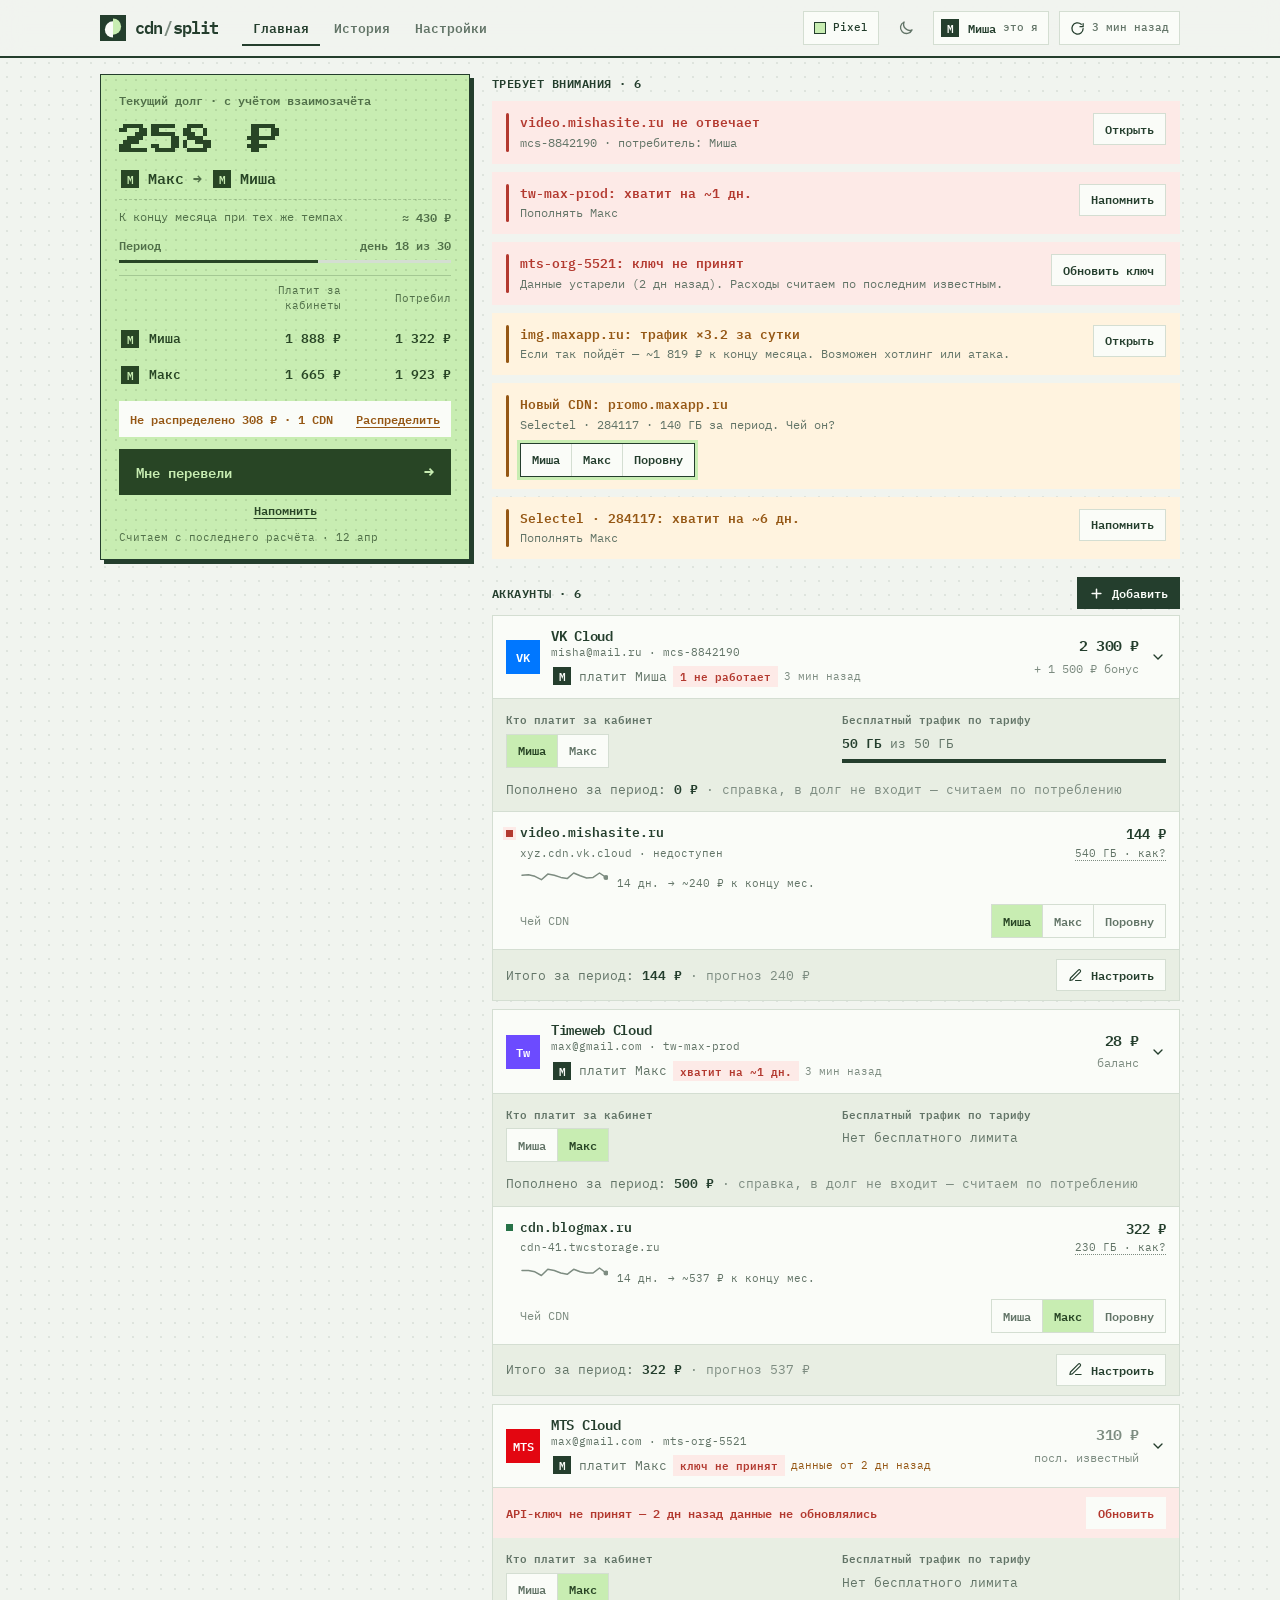
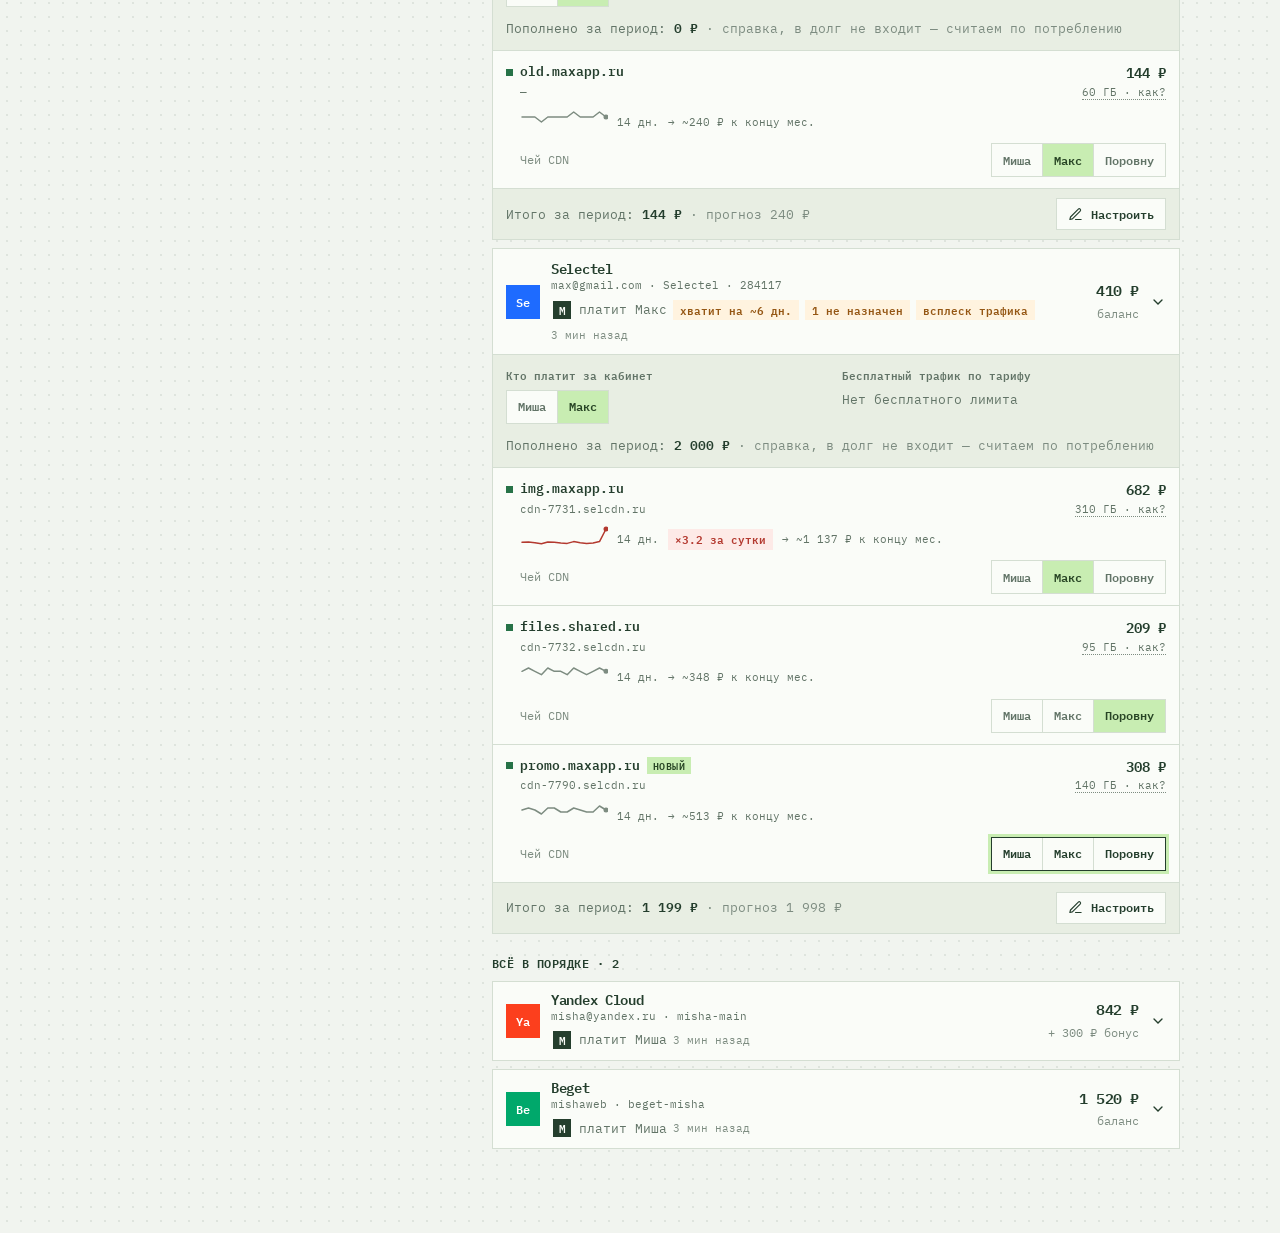
==== commit 32eb5c29: "feat: implement full TZ-programmer spec, 4-ledger design system (Pixel/Air/Orbit × 5 palettes), and " ====
--- a/index.html
+++ b/index.html
@@ -1,23 +1,125 @@
 <!DOCTYPE html>
-<html lang="ru">
+<html lang="ru" data-t="light" data-skin="pixel" data-pal="mint">
 <head>
-  <meta charset="UTF-8">
-  <meta name="viewport" content="width=device-width, initial-scale=1.0, maximum-scale=1.0, user-scalable=no">
-  <title>CDN Splitwise & Resource Dashboard</title>
-  <link rel="preconnect" href="https://fonts.googleapis.com">
-  <link rel="preconnect" href="https://fonts.gstatic.com" crossorigin>
-  <link href="https://fonts.googleapis.com/css2?family=Inter:wght@400;500;600;700&family=JetBrains+Mono:wght@400;500;600&display=swap" rel="stylesheet">
-  <link rel="stylesheet" href="./static/css/main.css">
-  <script type="importmap">
-    {
-      "imports": {
-        "vue": "https://unpkg.com/vue@3/dist/vue.esm-browser.prod.js"
-      }
-    }
+  <meta charset="utf-8">
+  <meta name="viewport" content="width=device-width, initial-scale=1, viewport-fit=cover">
+  <title>cdn/split · ledger</title>
+  
+  <!-- Early theme/skin initialization to prevent FOUC -->
+  <script>
+    try {
+      var h = document.documentElement;
+      var sk = localStorage.getItem('cs-skin') || 'pixel';
+      var pl = localStorage.getItem('cs-pal');
+      var th = localStorage.getItem('cs-theme') || 'auto';
+      var dm = { pixel: 'mint', air: 'sky', orbit: 'lilac' };
+      h.dataset.skin = sk;
+      h.dataset.pal = (pl && { mint: 1, sky: 1, lilac: 1, peach: 1, graphite: 1 }[pl]) ? pl : dm[sk];
+      h.dataset.t = th === 'auto' ? (matchMedia('(prefers-color-scheme: dark)').matches ? 'dark' : 'light') : th;
+    } catch (e) {}
   </script>
+
+  <!-- PWA & Brand Assets (Relative paths for localhost & GitHub Pages) -->
+  <link rel="icon" href="./brand-assets/favicon.ico" sizes="48x48">
+  <link rel="icon" href="./brand-assets/favicon-32.png" sizes="32x32" type="image/png">
+  <link rel="icon" href="./brand-assets/icon.svg" type="image/svg+xml">
+  <link rel="apple-touch-icon" href="./brand-assets/apple-touch-icon.png">
+  <link rel="manifest" href="./brand-assets/manifest.webmanifest">
+  <meta name="theme-color" content="#f1f4ef" media="(prefers-color-scheme: light)">
+  <meta name="theme-color" content="#151c17" media="(prefers-color-scheme: dark)">
+  <meta name="apple-mobile-web-app-capable" content="yes">
+  <meta name="apple-mobile-web-app-title" content="cdn/split">
+  <meta name="apple-mobile-web-app-status-bar-style" content="default">
+
+  <!-- Stylesheets -->
+  <link rel="stylesheet" href="./static/css/tokens.css">
+  <link rel="stylesheet" href="./static/css/layout.css">
+  <link rel="stylesheet" href="./static/css/skins.css">
 </head>
 <body>
-  <div id="app"></div>
+  <!-- Startup Splash Intro Screen -->
+  <div id="splash">
+    <div class="sp-in">
+      <svg class="lg intro" viewBox="0 0 32 32" width="92" height="92" aria-hidden="true">
+        <rect class="tile" width="32" height="32" rx="9"/>
+        <circle class="ring" cx="16" cy="16" r="10" fill="none" stroke-width="1.5"/>
+        <g class="rot">
+          <path class="h1" d="M16 6a10 10 0 0 0 0 20z"/>
+          <path class="h2" d="M16 6a10 10 0 0 1 0 20z"/>
+        </g>
+      </svg>
+      <div class="sp-wm">cdn<em>/</em>split</div>
+      <div class="sp-tag">Делим CDN по-честному</div>
+    </div>
+  </div>
+
+  <!-- Header & Navigation -->
+  <header class="top">
+    <div class="top-in">
+      <div class="logo" data-a="logo" title="cdn/split">
+        <svg class="lg lgm" viewBox="0 0 32 32" width="26" height="26" aria-hidden="true">
+          <rect class="tile" width="32" height="32" rx="9"/>
+          <circle class="ring" cx="16" cy="16" r="10" fill="none" stroke-width="1.5"/>
+          <g class="rot">
+            <path class="h1" d="M16 6a10 10 0 0 0 0 20z"/>
+            <path class="h2" d="M16 6a10 10 0 0 1 0 20z"/>
+          </g>
+        </svg>
+        <span class="wm">cdn<em>/</em>split</span>
+      </div>
+      <nav class="topnav" id="topnav"></nav>
+      <div class="sp"></div>
+      <button class="chip sq" id="skinbtn" data-a="skinCycle" title="Оформление: стиль, цвет, тема"></button>
+      <button class="iconbtn" id="thbtn" data-a="themeToggle" title="Светлая / тёмная тема">
+        <svg class="i-moon" viewBox="0 0 24 24" fill="none" stroke="currentColor" stroke-width="1.8" stroke-linecap="round" stroke-linejoin="round">
+          <path d="M20 14.5A8 8 0 0 1 9.5 4 8 8 0 1 0 20 14.5z"/>
+        </svg>
+        <svg class="i-sun" viewBox="0 0 24 24" fill="none" stroke="currentColor" stroke-width="1.8" stroke-linecap="round">
+          <circle cx="12" cy="12" r="4"/>
+          <path d="M12 2v2M12 20v2M2 12h2M20 12h2M4.9 4.9l1.4 1.4M17.7 17.7l1.4 1.4M4.9 19.1l1.4-1.4M17.7 6.3l1.4-1.4"/>
+        </svg>
+      </button>
+      <button class="chip" id="mechip" data-a="me" title="Смотрю как — переключить участника"></button>
+      <button class="chip sq" data-a="refresh" title="Обновить данные из API">
+        <svg width="15" height="15" viewBox="0 0 24 24" fill="none" stroke="currentColor" stroke-width="2" stroke-linecap="round">
+          <path d="M21 12a9 9 0 1 1-3-6.7M21 4v5h-5"/>
+        </svg>
+        <span class="t" id="fresh"></span>
+      </button>
+    </div>
+  </header>
+
+  <!-- Sidebar (used in Orbit skin on screens >= 900px) -->
+  <aside id="side">
+    <div class="logo" data-a="logo" title="cdn/split">
+      <svg class="lg lgm" viewBox="0 0 32 32" width="26" height="26" aria-hidden="true">
+        <rect class="tile" width="32" height="32" rx="9"/>
+        <circle class="ring" cx="16" cy="16" r="10" fill="none" stroke-width="1.5"/>
+        <g class="rot">
+          <path class="h1" d="M16 6a10 10 0 0 0 0 20z"/>
+          <path class="h2" d="M16 6a10 10 0 0 1 0 20z"/>
+        </g>
+      </svg>
+      <span class="wm">cdn<em>/</em>split</span>
+    </div>
+    <nav id="sidenav"></nav>
+    <div class="side-b" id="sideb"></div>
+  </aside>
+
+  <!-- Main Application Content Container -->
+  <main class="wrap" id="app"></main>
+
+  <!-- Sticky Bottom Settlement Bar on Mobile -->
+  <div class="sbar" id="sbar"></div>
+
+  <!-- Mobile Bottom Tabbar -->
+  <nav class="tabbar" id="tabbar"></nav>
+
+  <!-- Modal / Bottom-Sheet Layer and Toast Notifications Container -->
+  <div id="layer"></div>
+  <div id="toastbox"></div>
+
+  <!-- Application Entry Script -->
   <script type="module" src="./static/js/main.js"></script>
 </body>
 </html>
--- a/static/css/tokens.css
+++ b/static/css/tokens.css
@@ -0,0 +1,62 @@
+/* Design Tokens: 3 skins × 5 palettes × Light/Dark */
+@import "./fonts.css";
+
+/* Palettes */
+html[data-pal=mint],html[data-pal=mint][data-t=light]{--bg:#f1f4ef;--surface:#fafcf8;--ink:#243e2d;--ink2:#627467;--line:#d4ded2;--soft:#e8eee3;--accent:#c8edb2;--on:#284525}
+html[data-pal=mint][data-t=dark]{--bg:#151c17;--surface:#1d2820;--ink:#e1f4e5;--ink2:#a5bba9;--line:#3c5141;--soft:#2c3c30;--accent:#365b34;--on:#e7ffdf}
+
+html[data-pal=sky],html[data-pal=sky][data-t=light]{--bg:#fbfaf7;--surface:#fffefa;--ink:#242e3b;--ink2:#6c717c;--line:#e8e6df;--soft:#efeee8;--accent:#e2ecfc;--on:#274579}
+html[data-pal=sky][data-t=dark]{--bg:#191a1d;--surface:#222327;--ink:#ecf0f8;--ink2:#abb0bc;--line:#3b3d43;--soft:#303238;--accent:#2c4163;--on:#d9e7ff}
+
+html[data-pal=lilac],html[data-pal=lilac][data-t=light]{--bg:#f4f4f9;--surface:#ffffff;--ink:#302c43;--ink2:#767186;--line:#e8e5ef;--soft:#f1eef7;--accent:#e9dffb;--on:#503575}
+html[data-pal=lilac][data-t=dark]{--bg:#17171e;--surface:#22222c;--ink:#f0eafa;--ink2:#b4acc5;--line:#3a3547;--soft:#302b3c;--accent:#493660;--on:#f2e3ff}
+
+html[data-pal=peach],html[data-pal=peach][data-t=light]{--bg:#fbf6f1;--surface:#fffdfa;--ink:#3a2a22;--ink2:#7a675b;--line:#eadfd6;--soft:#f3ebe3;--accent:#ffdcc6;--on:#6e2f12}
+html[data-pal=peach][data-t=dark]{--bg:#1d1815;--surface:#272019;--ink:#f6ece6;--ink2:#bba99d;--line:#43362d;--soft:#332a23;--accent:#5c3a28;--on:#ffe6d6}
+
+html[data-pal=graphite],html[data-pal=graphite][data-t=light]{--bg:#f6f7f8;--surface:#ffffff;--ink:#16191d;--ink2:#666d75;--line:#e3e6e9;--soft:#eceef0;--accent:#1b1f24;--on:#f1f3f5}
+html[data-pal=graphite][data-t=dark]{--bg:#121416;--surface:#1a1d20;--ink:#eef0f2;--ink2:#9aa1a8;--line:#2b3035;--soft:#23272b;--accent:#e9ecef;--on:#14171a}
+
+/* Semantic & status tokens */
+html{
+  --ok:#267247;--ok-bg:#e3f3e8;
+  --warn:#955714;--warn-bg:#fff3df;
+  --bad:#b3392f;--bad-bg:#fdeae7;
+  --ov:rgba(23,34,30,.38);
+  --lime:var(--accent);
+  --pri:var(--ink);--pri-fg:var(--surface);
+  --ink3:color-mix(in srgb,var(--ink2) 82%,var(--surface));
+}
+
+html[data-t=dark]{
+  --ink3:color-mix(in srgb,var(--ink2) 78%,var(--bg));
+  --ok:#9bd9b0;--ok-bg:#1f3626;
+  --warn:#ffd399;--warn-bg:#433421;
+  --bad:#ffaba0;--bad-bg:#4a2723;
+  --ov:rgba(0,0,0,.55);
+}
+
+/* Skin geometry and font tokens */
+html[data-skin=pixel]{
+  --R:0px;--Rc:0px;--Rb:0px;--Rp:0px;--Rav:0px;
+  --font:'IBM Plex Mono',ui-monospace,monospace;
+  --mono:'IBM Plex Mono',ui-monospace,monospace;
+  --bigf:'Press Start 2P',monospace;
+}
+
+html[data-skin=air]{
+  --R:19px;--Rc:10px;--Rb:22px;--Rp:99px;--Rav:50%;
+  --font:'Manrope',system-ui,sans-serif;
+  --mono:'Manrope',system-ui,sans-serif;
+  --bigf:'Manrope',sans-serif;
+}
+
+html[data-skin=orbit]{
+  --R:14px;--Rc:9px;--Rb:10px;--Rp:99px;--Rav:50%;
+  --font:'Manrope',system-ui,sans-serif;
+  --mono:'Manrope',system-ui,sans-serif;
+  --bigf:'Manrope',sans-serif;
+}
+
+html[data-t=light]{color-scheme:light}
+html[data-t=dark]{color-scheme:dark}
--- a/static/css/layout.css
+++ b/static/css/layout.css
@@ -0,0 +1,233 @@
+/* Structure, Components, Animations & Layout */
+*{box-sizing:border-box;-webkit-tap-highlight-color:transparent}
+html,body{margin:0}
+body{background:var(--bg);color:var(--ink);font:14px/1.5 var(--font);-webkit-font-smoothing:antialiased;padding-bottom:calc(150px + env(safe-area-inset-bottom));overflow-wrap:anywhere}
+button{font:inherit;color:inherit;cursor:pointer;border:0;background:none;padding:0;line-height:1.4}
+input{font:inherit;color:inherit}
+button:focus-visible,input:focus-visible{outline:2px solid var(--ink);outline-offset:2px}
+.mono,.num{font-variant-numeric:tabular-nums}
+.muted{color:var(--ink2)}.faint{color:var(--ink3)}.small{font-size:13px}.xs{font-size:12px}
+.sp{flex:1}.row{display:flex;align-items:center;gap:10px}.between{justify-content:space-between}
+.lg{display:block;overflow:visible;flex:none}
+.lg .tile{fill:var(--lg-bg)}.lg .h1{fill:var(--lg-a)}.lg .h2{fill:var(--lg-b)}.lg .ring{stroke:var(--lg-b);opacity:0;transform-origin:16px 16px}
+.lg .h1,.lg .h2{transition:transform .55s cubic-bezier(.34,1.56,.64,1);transform-box:fill-box;transform-origin:center}
+.lg .rot{transform-origin:16px 16px}
+.lg.debt .h1{transform:translateY(1.7px)}.lg.debt .h2{transform:translateY(-1.7px)}
+.lg.spin .rot{animation:lgspin .85s cubic-bezier(.65,0,.35,1)}
+.lg.busy .rot{animation:lgspin 1.1s cubic-bezier(.65,0,.35,1) infinite}
+.lg.merge .rot{animation:lgmerge .7s cubic-bezier(.34,1.56,.64,1)}
+.lg.merge .ring{animation:lgring .8s ease-out}
+.lg.intro .h1{animation:lgl 1s cubic-bezier(.3,1.5,.5,1) backwards}
+.lg.intro .h2{animation:lgr 1s cubic-bezier(.3,1.5,.5,1) .1s backwards}
+.lg.intro .tile{animation:lgtile .5s cubic-bezier(.34,1.56,.64,1) backwards}
+@keyframes lgspin{to{transform:rotate(360deg)}}
+@keyframes lgmerge{0%{transform:scale(1)}35%{transform:scale(.78)}70%{transform:scale(1.1)}100%{transform:scale(1)}}
+@keyframes lgring{0%{opacity:.9;transform:scale(.9)}100%{opacity:0;transform:scale(1.9)}}
+@keyframes lgl{from{transform:translate(-22px,10px) rotate(-120deg);opacity:0}}
+@keyframes lgr{from{transform:translate(22px,-10px) rotate(120deg);opacity:0}}
+@keyframes lgtile{from{transform:scale(.4);opacity:0}}
+.lg .tile{transform-box:fill-box;transform-origin:center}
+@media(prefers-reduced-motion:reduce){.lg *{animation:none!important;transition:none!important}}
+.lg{--lg-bg:var(--ink);--lg-a:var(--surface);--lg-b:var(--accent)}
+
+/* top */
+.top{position:sticky;top:0;z-index:20;background:color-mix(in srgb,var(--bg) 92%,transparent);backdrop-filter:blur(12px);border-bottom:1px solid var(--line)}
+.top-in{max-width:1120px;margin:0 auto;padding:10px 20px;display:flex;align-items:center;gap:10px}
+.logo{display:flex;align-items:center;gap:9px;cursor:pointer;user-select:none}
+.wm{font-family:var(--font);font-weight:800;font-size:17px;letter-spacing:-.05em;white-space:nowrap}
+.wm em{font-style:normal;color:var(--ink3);margin:0 1px}
+.logo:hover .lg:not(.debt) .h1{transform:translateY(1.7px)}.logo:hover .lg:not(.debt) .h2{transform:translateY(-1.7px)}
+.logo:hover .lg.debt .h1,.logo:hover .lg.debt .h2{transform:none}
+.topnav{display:none;gap:3px;margin:0 auto 0 14px}
+.topnav button,#sidenav button{padding:8px 11px;border-radius:calc(var(--Rc)*.8);color:var(--ink2);font-weight:600;font-size:13px;min-height:36px}
+.topnav button.on{background:var(--soft);color:var(--ink)}
+.chip{display:inline-flex;align-items:center;gap:7px;height:34px;padding:0 10px 0 5px;border:1px solid var(--line);background:var(--surface);border-radius:var(--Rb);font-size:12px;font-weight:600}
+.chip.sq{padding:0 10px;border-radius:var(--Rc)}
+.chip .t{color:var(--ink2);font-size:11px;font-weight:500}
+.iconbtn{width:34px;height:34px;border-radius:var(--Rc);display:grid;place-items:center;color:var(--ink2)}
+.iconbtn:hover{background:var(--soft)}.iconbtn svg{width:18px;height:18px}
+.i-sun{display:none}html[data-t=dark] .i-sun{display:block}html[data-t=dark] .i-moon{display:none}
+html.tx *{transition:background-color .35s,color .35s,border-color .35s,fill .35s,stroke .35s!important}
+.tabbar{position:fixed;left:0;right:0;bottom:0;z-index:30;background:color-mix(in srgb,var(--surface) 96%,transparent);backdrop-filter:blur(12px);border-top:1px solid var(--line);display:flex;padding:6px 8px calc(6px + env(safe-area-inset-bottom))}
+.tabbar button{flex:1;display:flex;flex-direction:column;align-items:center;gap:2px;font-size:11px;font-weight:600;padding:6px 0;color:var(--ink3);border-radius:var(--Rc)}
+.tabbar button.on{color:var(--on);background:var(--accent)}
+.tabbar svg{width:21px;height:21px}
+#side{display:none}
+@media(max-width:559px){.chip .t,.chip.sq .t{display:none}.hide-s{display:none}}
+@media(min-width:800px){.topnav{display:flex}.tabbar{display:none}body{padding-bottom:60px}}
+@media(min-width:900px){
+}
+#side .logo{margin:0 0 34px 6px}
+#sidenav{display:grid;gap:4px}#sidenav button{text-align:left;padding:10px 12px;border-radius:var(--Rc)}
+#sidenav button.on{background:var(--accent);color:var(--on)}
+.side-b{margin-top:auto;padding:0 6px;font-size:11px;color:var(--ink2)}.side-b b{display:block;color:var(--ink);font-size:12px;margin-top:6px}
+
+.wrap{max-width:1120px;margin:0 auto;padding:16px 20px}
+.grid.home{display:grid;gap:14px}
+@media(min-width:800px){.grid.home{grid-template-columns:370px 1fr;gap:22px;align-items:start}.sticky{position:sticky;top:68px}}
+h2{font-size:15px;font-weight:700;letter-spacing:-.02em;color:var(--ink);margin:0 0 9px;font-family:var(--font)}
+.sect{margin-bottom:18px}
+
+/* buttons */
+.btn{display:inline-flex;align-items:center;justify-content:center;gap:8px;height:40px;padding:0 15px;border-radius:var(--Rb);font-weight:700;font-size:13px;background:var(--surface);border:1px solid var(--line);transition:.12s;white-space:nowrap}
+.btn:active{transform:scale(.98)}
+.btn:hover{background:var(--soft)}
+.btn.pri{background:var(--ink);color:var(--surface);border-color:var(--ink)}.btn.pri:hover{background:color-mix(in srgb,var(--ink) 86%,var(--surface))}
+.btn.ghost{background:var(--surface);border:1px solid var(--line)}
+.btn.bad{color:var(--bad);background:var(--bad-bg);border-color:transparent}
+.btn.block{width:100%}.btn.sm{height:32px;padding:0 11px;font-size:12px}
+.btn[disabled]{opacity:.55;cursor:default}
+.btn.cta{height:46px;font-size:14px;width:100%;justify-content:space-between;padding:0 16px}
+.btn.cta::after{content:"→";font-size:17px}.btn.cta.wait::after{content:"…"}
+.link{font-size:12px;font-weight:700;text-decoration:underline;text-underline-offset:3px;color:var(--ink2)}
+.av{width:22px;height:22px;border-radius:var(--Rav);display:inline-grid;place-items:center;font-size:11px;font-weight:800;background:var(--ink);color:var(--surface);flex:none;border:2px solid var(--surface)}
+.av.lg{width:32px;height:32px;font-size:13px}
+.av.q{background:transparent;color:var(--ink2);border:1.5px dashed var(--ink3)}
+
+/* hero: цветная карточка долга */
+.hero{background:var(--accent);color:var(--on);padding:16px 18px 14px;border-radius:var(--R)}
+.hero .lbl,.hero .forecast,.hero .stat .c small,.hero .since,.hero .cta-note,.hero .muted,.hero .flow .ar{color:inherit;opacity:.74}
+.lbl{font-size:12px;font-weight:600}
+.big{font-family:var(--bigf);font-size:46px;font-weight:600;letter-spacing:-.05em;line-height:1.05;margin:10px 0 8px}
+.big span{background:none;padding:0;margin:0}
+.flow{display:flex;align-items:center;gap:9px;margin:5px 0;font-weight:700;font-size:15px}.flow .who{display:flex;align-items:center;gap:7px}
+.settled{font-family:var(--bigf);font-size:21px;font-weight:700;letter-spacing:-.03em;margin:12px 0 4px;display:flex;align-items:center;gap:11px;animation:none}
+.settled i svg{width:18px;height:18px}
+.settled i{width:32px;height:32px;border-radius:var(--Rav);background:var(--on);color:var(--accent);display:grid;place-items:center;font-style:normal;animation:pop .6s cubic-bezier(.34,1.56,.64,1)}
+@keyframes pop{from{transform:scale(.3);opacity:0}}
+.forecast{display:flex;justify-content:space-between;gap:8px;font-size:12px;margin:8px 0 0;padding-top:8px;border-top:1px dashed color-mix(in srgb,var(--on) 30%,transparent)}
+.forecast b{font-weight:700;color:inherit}
+.period{margin-top:10px}.hero .lbl+.bar,.bar{height:3px;background:var(--line);margin-top:6px;position:relative;border-radius:var(--Rp);overflow:hidden}
+.bar i{position:absolute;inset:0 auto 0 0;background:var(--ink)}
+.hero .bar{background:color-mix(in srgb,var(--on) 22%,transparent)}.hero .bar i{background:var(--on)}
+.stats{margin-top:12px;border-top:1px solid color-mix(in srgb,var(--on) 22%,transparent)}
+.stat{display:grid;grid-template-columns:1.1fr 1fr 1fr;gap:8px;padding:7px 0;align-items:center;font-size:13px}
+.stat .h{display:flex;align-items:center;gap:8px;font-weight:700}.stat .c{text-align:right}
+.stat .c small{display:block;font-size:10.5px}.stat .c b{font-weight:700}
+.hero .av{background:var(--on);color:var(--accent);border-color:var(--accent)}
+.unalloc{margin-top:8px;padding:9px 11px;background:var(--surface);color:var(--warn);border-radius:var(--Rc);font-size:12px;display:flex;justify-content:space-between;gap:10px;align-items:center;font-weight:700}
+.cta-wrap{margin-top:12px;display:grid;gap:7px}
+.hero .btn.pri{background:var(--on);color:var(--accent);border-color:var(--on)}
+.hero .btn.pri:hover{filter:brightness(1.1);background:var(--on)}
+.cta-note{font-size:12px}.cta-2{display:flex;gap:14px;justify-content:center}.hero .link{color:inherit}
+.since{font-size:11px;margin-top:10px}
+
+/* seg */
+.seg{display:inline-flex;border:1px solid var(--line);border-radius:var(--Rc);overflow:hidden;max-width:100%;background:var(--surface)}
+.seg button{padding:5px 11px;font-size:12px;font-weight:700;color:var(--ink2);border-right:1px solid var(--line);min-height:32px;white-space:nowrap}
+.seg button:last-child{border-right:0}
+.seg button.on{background:var(--accent);color:var(--on)}
+.seg.need{border-color:var(--ink);box-shadow:0 0 0 3px var(--accent)}.seg.need button{color:var(--ink)}
+
+/* attention */
+.attlist{display:grid;gap:8px}
+.att{display:flex;gap:11px;padding:11px 13px;border:1px solid var(--line);background:var(--surface);border-radius:var(--R);align-items:flex-start}
+.att .mk{width:3px;align-self:stretch;border-radius:2px;background:var(--warn);flex:none}
+.att.bad{background:var(--bad-bg);border-color:transparent}.att.bad .mk{background:var(--bad)}
+.att.warn{background:var(--warn-bg);border-color:transparent}
+.att.ok .mk{background:var(--ok)}
+.att-main{flex:1;min-width:0}.att-t{font-weight:700;font-size:13px}.att-s{font-size:12px;color:var(--ink2);margin-top:1px}
+.att.bad .att-t{color:var(--bad)}.att.warn .att-t{color:var(--warn)}
+.att .seg{margin-top:9px}.att-act{flex:none}
+
+/* accounts */
+.acc{background:var(--surface);border:1px solid var(--line);border-radius:var(--R);margin-bottom:8px;overflow:hidden}
+.acc-head{padding:11px 13px;display:flex;gap:11px;align-items:center;cursor:pointer}
+.plogo{width:34px;height:34px;border-radius:calc(var(--Rc)*.9);display:grid;place-items:center;color:#fff;font-weight:800;font-size:12px;flex:none}
+.acc-main{flex:1;min-width:0}
+.acc-title{font-weight:800;font-size:14px;line-height:1.2;letter-spacing:-.02em}
+.acc-sub{font-size:11px;color:var(--ink2);overflow:hidden;text-overflow:ellipsis;white-space:nowrap}
+.chips{display:flex;gap:6px;flex-wrap:wrap;margin-top:5px;align-items:center}
+.acc-bal{text-align:right;flex:none}.acc-bal b{font-size:15px;font-weight:800;letter-spacing:-.03em;display:block}
+.acc-bal.stale b{color:var(--ink3)}
+.chev{width:18px;height:18px;color:var(--ink3);transition:.2s;flex:none}.acc.open .chev{transform:rotate(180deg)}
+.pill{display:inline-flex;align-items:center;gap:5px;font-size:11px;font-weight:700;padding:2px 7px;border-radius:calc(var(--Rc)*.55);white-space:nowrap}
+.pill.ok{background:var(--ok-bg);color:var(--ok)}.pill.warn{background:var(--warn-bg);color:var(--warn)}.pill.bad{background:var(--bad-bg);color:var(--bad)}.pill.n{background:var(--soft);color:var(--ink2)}
+.fresh{font-size:11px;color:var(--ink3)}.fresh.old{color:var(--warn)}
+.acc-body{display:none;border-top:1px solid var(--line)}.acc.open .acc-body{display:block}
+.alert{padding:9px 13px;font-size:12px;font-weight:700;display:flex;gap:10px;align-items:center;justify-content:space-between;background:var(--bad-bg);color:var(--bad)}
+.alert.w{background:var(--warn-bg);color:var(--warn)}
+.meta{display:grid;gap:12px;padding:12px 13px;background:var(--soft)}
+@media(min-width:560px){.meta{grid-template-columns:1fr 1fr}.meta .full{grid-column:1/-1}}
+.field-l{font-size:11px;font-weight:600;color:var(--ink2);margin-bottom:6px}
+.free .bar{height:4px}
+.res{padding:11px 13px;border-top:1px solid var(--line);display:grid;gap:8px}
+.res-top{display:flex;justify-content:space-between;gap:12px;align-items:flex-start}
+.dom{font-weight:700;font-size:13px;display:flex;align-items:center;gap:7px;word-break:break-all}
+.dot{width:7px;height:7px;border-radius:var(--Rav);background:var(--ok);flex:none}.dot.bad{background:var(--bad);box-shadow:0 0 0 3px var(--bad-bg)}
+.tech{font-size:11px;color:var(--ink2);margin:2px 0 0 14px;word-break:break-all}
+.cost{text-align:right;flex:none;cursor:pointer}.cost b{display:block;font-weight:800;font-size:14px}
+.cost span{font-size:11px;color:var(--ink2);border-bottom:1px dotted var(--ink3)}
+.res-mid{display:flex;align-items:center;gap:9px;flex-wrap:wrap;margin-left:14px}
+.spark{color:var(--ink3);display:block}.spark.bad{color:var(--bad)}.fc{font-size:11px;color:var(--ink2)}
+.formula{margin-left:14px;padding:9px 11px;background:var(--soft);border-radius:var(--Rc);font-size:12px;color:var(--ink2);display:grid;gap:4px}
+.formula b{color:var(--ink)}.formula .eq{color:var(--ink);font-weight:600}
+.res-bot{display:flex;align-items:center;gap:10px;justify-content:space-between;flex-wrap:wrap;margin-left:14px}
+.tag{font-size:10px;font-weight:800;background:var(--accent);color:var(--on);padding:1px 6px;border-radius:calc(var(--Rc)*.5);letter-spacing:.04em;text-transform:uppercase}
+.acc-foot{padding:9px 13px;border-top:1px solid var(--line);display:flex;justify-content:space-between;align-items:center;gap:8px;background:var(--soft)}
+.group-t{margin-top:20px}
+.acc.compact .acc-head{padding:9px 13px}
+
+/* history / settings */
+.list{border:1px solid var(--line);border-radius:var(--R);background:var(--surface);overflow:hidden}
+.list>*{padding:13px 15px;border-top:1px solid var(--line)}.list>*:first-child{border-top:0}
+.tr{font-weight:800}.empty{padding:30px 0;text-align:center;color:var(--ink3)}
+.logs{border:1px solid var(--line);border-radius:var(--R);background:var(--surface);overflow:hidden}
+.logrow{display:flex;gap:12px;padding:10px 14px;border-top:1px solid var(--line);font-size:13px}.logrow:first-child{border-top:0}
+.logrow .d{font-size:11px;color:var(--ink3);width:62px;flex:none;padding-top:2px}
+.cols{display:grid;gap:22px}@media(min-width:800px){.cols{grid-template-columns:1.3fr 1fr;align-items:start}}
+.botc{background:var(--surface);border:1px solid var(--line);border-radius:var(--R);padding:13px 15px;margin-bottom:10px}
+.optrow{display:flex;justify-content:space-between;align-items:center;gap:12px;padding:8px 0;min-height:40px;cursor:pointer;border-top:1px solid var(--line)}.optrow:first-of-type{border-top:0}
+.card{background:var(--surface);border:1px solid var(--line);border-radius:var(--R);padding:14px 15px}
+.switch{position:relative;width:38px;height:22px;border-radius:99px;background:var(--line);flex:none;transition:.15s}
+.switch::after{content:"";position:absolute;top:3px;left:3px;width:16px;height:16px;border-radius:50%;background:var(--surface);box-shadow:0 1px 2px rgba(0,0,0,.25);transition:.15s}
+.switch.on{background:var(--ink)}.switch.on::after{left:19px}
+.input{width:100%;height:42px;border:1px solid var(--line);border-radius:var(--Rc);padding:0 12px;background:var(--surface);outline:none;font-size:13px}
+.input:focus{border-color:var(--ink)}
+.lab{display:flex;align-items:center;gap:6px;font-size:12px;font-weight:700;color:var(--ink2);margin:14px 0 6px}
+.help{width:20px;height:20px;border-radius:var(--Rav);background:var(--soft);color:var(--ink2);font-size:12px;font-weight:800;display:inline-grid;place-items:center;border:1px solid var(--line)}
+.help.on{background:var(--ink);color:var(--surface)}
+.helpbox{background:var(--soft);border-radius:var(--Rc);padding:11px 13px;font-size:12px;margin-top:8px}
+.helpbox ol{margin:6px 0 8px;padding-left:18px}.helpbox li{margin:2px 0}.helpbox a{color:var(--ink);font-weight:700;word-break:break-all}
+.pgrid{display:grid;grid-template-columns:repeat(3,1fr);gap:7px}
+.pbtn{border:1px solid var(--line);border-radius:var(--Rc);padding:9px 4px;display:flex;flex-direction:column;align-items:center;gap:5px;font-size:11px;font-weight:700;background:var(--surface)}
+.pbtn.on{border-color:var(--ink);background:var(--accent);color:var(--on)}.pbtn .plogo{width:30px;height:30px;font-size:11px}
+.two{display:grid;grid-template-columns:1fr 1fr;gap:10px}.hint{font-size:11px;color:var(--ink3);margin-top:6px}
+.checks{margin-top:10px;display:grid;gap:6px;font-size:12px}.checks div{display:flex;gap:8px;align-items:flex-start}.checks .ok{color:var(--ok)}.checks .no{color:var(--bad)}.checks small{display:block;color:var(--ink2);font-size:11px}
+.spin{width:14px;height:14px;border:2px solid var(--line);border-top-color:var(--ink);border-radius:50%;animation:sp .7s linear infinite}@keyframes sp{to{transform:rotate(360deg)}}
+.tg{margin-top:10px;background:var(--soft);border-radius:var(--R);padding:13px}
+.tg-b{background:var(--surface);border:1px solid var(--line);border-radius:var(--R) var(--R) var(--R) 3px;padding:11px;font-size:12px;line-height:1.5;max-width:290px}
+.tg-btns{display:grid;grid-template-columns:1fr 1fr;gap:4px;margin-top:9px}.tg-btns span{background:var(--accent);color:var(--on);text-align:center;padding:6px 4px;border-radius:calc(var(--Rc)*.7);font-size:11px;font-weight:700}
+.note{font-size:11px;color:var(--ink3);margin:14px 0 0}
+.sws{display:flex;gap:10px;flex-wrap:wrap}
+.swb{display:grid;justify-items:center;gap:5px;font-size:11px;font-weight:700;color:var(--ink2);min-width:54px;padding:4px 0}
+.sw{width:40px;height:40px;border-radius:var(--Rb);display:grid;place-items:center;border:1px solid var(--line);position:relative;overflow:hidden;transition:.12s}
+.sw i{position:absolute;inset:0;clip-path:polygon(100% 0,100% 100%,0 100%)}
+.swb.on .sw{box-shadow:0 0 0 2px var(--surface),0 0 0 4px var(--ink)}.swb.on{color:var(--ink)}
+.sw svg{width:16px;height:16px;position:relative;opacity:0}.swb.on .sw svg{opacity:1}
+.appear .field-l{margin-top:16px}.appear .field-l:first-child{margin-top:0}
+
+/* sheet */
+.ov{position:fixed;inset:0;background:var(--ov);backdrop-filter:blur(5px);z-index:50;display:flex;align-items:flex-end;justify-content:center;animation:fi .15s}
+.sheet{background:var(--surface);width:100%;max-height:92vh;border-radius:calc(var(--R)*1.3) calc(var(--R)*1.3) 0 0;display:flex;flex-direction:column;animation:up .2s ease-out;border:1px solid var(--line)}
+.sheet-h{padding:15px 17px 7px;display:flex;justify-content:space-between;align-items:center}.sheet-h b{font-size:17px;letter-spacing:-.02em}
+.sheet-b{padding:0 17px 12px;overflow:auto;flex:1}
+.sheet-f{padding:11px 17px calc(13px + env(safe-area-inset-bottom));border-top:1px solid var(--line);display:flex;gap:8px}.sheet-f .btn{flex:1}
+@keyframes up{from{transform:translateY(30px);opacity:.5}}@keyframes fi{from{opacity:0}}
+
+.sbar{position:fixed;left:10px;right:10px;bottom:calc(66px + env(safe-area-inset-bottom));z-index:25;background:var(--ink);color:var(--surface);border-radius:calc(var(--R)*.9);padding:7px 7px 7px 15px;display:none;align-items:center;gap:10px;box-shadow:0 10px 30px rgba(0,0,0,.25)}
+.sbar.show{display:flex;animation:up .2s}
+.sbar .t{flex:1;min-width:0;font-size:13px;font-weight:700;line-height:1.25}.sbar .t small{display:block;opacity:.7;font-size:11px;font-weight:500}
+.sbar .btn{background:var(--accent);color:var(--on);border-color:transparent;height:36px;font-size:13px}
+@media(min-width:800px){.sbar{display:none!important}}
+.toast{position:fixed;left:50%;transform:translateX(-50%);bottom:calc(138px + env(safe-area-inset-bottom));z-index:60;background:var(--ink);color:var(--surface);border-radius:var(--Rb);padding:10px 12px 10px 15px;display:flex;gap:14px;align-items:center;box-shadow:0 8px 30px rgba(0,0,0,.25);font-size:13px;font-weight:600;width:max-content;max-width:calc(100% - 24px);animation:fi .2s}
+.toast button{color:var(--accent);font-weight:800}
+@media(min-width:800px){.toast{bottom:26px}}
+
+/* splash */
+#splash{position:fixed;inset:0;z-index:100;background:var(--bg);display:grid;place-items:center;animation:spOut .45s ease 1.25s forwards}
+.sp-in{display:grid;justify-items:center;gap:14px}
+.sp-wm{font-family:var(--font);font-weight:800;font-size:26px;letter-spacing:-.06em;animation:spUp .6s ease .45s backwards}.sp-wm em{font-style:normal;color:var(--ink3)}
+.sp-tag{font-size:11px;font-weight:600;color:var(--ink2);animation:spUp .6s ease .6s backwards}
+@keyframes spUp{from{opacity:0;transform:translateY(8px)}}@keyframes spOut{to{opacity:0;visibility:hidden}}
+@media(prefers-reduced-motion:reduce){#splash{display:none}}
--- a/static/css/skins.css
+++ b/static/css/skins.css
@@ -0,0 +1,140 @@
+/* Skin-specific variations: Pixel, Air, Orbit */
+
+/* --- PIXEL SKIN --- */
+html[data-skin=pixel] body {
+  background-image: radial-gradient(color-mix(in srgb,var(--ink) 9%,transparent) 1px,transparent 1px);
+  background-size: 14px 14px;
+}
+html[data-skin=pixel] .mono,
+html[data-skin=pixel] .num {
+  font-family: var(--mono);
+}
+html[data-skin=pixel] .lg .tile {
+  rx: 0;
+}
+html[data-skin=pixel] .top {
+  border-bottom: 2px solid var(--ink);
+}
+html[data-skin=pixel] .wm {
+  font-weight: 600;
+  letter-spacing: -.06em;
+}
+html[data-skin=pixel] .sp-wm {
+  font-size: 24px;
+}
+html[data-skin=pixel] .topnav button.on {
+  background: transparent;
+  box-shadow: inset 0 -2px var(--ink);
+  border-radius: 0;
+}
+html[data-skin=pixel] .tabbar {
+  border-top: 2px solid var(--ink);
+}
+html[data-skin=pixel] h2 {
+  font-size: 12px;
+  text-transform: uppercase;
+  letter-spacing: .04em;
+}
+html[data-skin=pixel] .hero {
+  border: 1px solid var(--ink);
+  box-shadow: 4px 4px 0 var(--ink);
+  background-image: radial-gradient(color-mix(in srgb,var(--on) 12%,transparent) 1px,transparent 1px);
+  background-size: 10px 10px;
+}
+html[data-skin=pixel] .big {
+  font-size: 32px;
+  letter-spacing: 0;
+  line-height: 1.35;
+  font-weight: 400;
+  margin: 10px 0 6px;
+  font-family: var(--bigf);
+  -webkit-font-smoothing: none;
+}
+@media(max-width:400px){
+  html[data-skin=pixel] .big { font-size: 24px; }
+}
+html[data-skin=pixel] .settled {
+  font-size: 16px;
+  letter-spacing: 0;
+  line-height: 1.4;
+  font-weight: 400;
+  -webkit-font-smoothing: none;
+  font-family: var(--bigf);
+}
+html[data-skin=pixel] .settled i {
+  border-radius: 0;
+}
+html[data-skin=pixel] .switch {
+  border-radius: 0;
+}
+html[data-skin=pixel] .switch::after {
+  border-radius: 0;
+}
+html[data-skin=pixel] .spin {
+  border-radius: 0;
+  animation: sp .8s steps(8) infinite;
+}
+html[data-skin=pixel] .sw {
+  border-radius: 0;
+}
+html[data-skin=pixel] .sheet {
+  box-shadow: 0 -4px 0 var(--ink);
+  border: 1px solid var(--ink);
+}
+@media(min-width:800px){
+  html[data-skin=pixel] .sheet {
+    box-shadow: 6px 6px 0 var(--ink);
+  }
+}
+
+/* --- AIR SKIN --- */
+html[data-skin=air] .chip {
+  border-radius: 99px;
+}
+html[data-skin=air] .hero {
+  padding: 22px 24px 18px;
+}
+html[data-skin=air] .big {
+  font-size: 60px;
+  font-weight: 500;
+  letter-spacing: -.065em;
+}
+html[data-skin=air] .seg {
+  border-radius: 99px;
+  padding: 2px;
+  gap: 2px;
+}
+html[data-skin=air] .seg button {
+  border-radius: 99px;
+}
+html[data-skin=air] .sw {
+  border-radius: 50%;
+}
+
+/* --- ORBIT SKIN --- */
+@media(min-width:900px){
+  html[data-skin=orbit] #side {
+    display: flex;
+    position: fixed;
+    left: 0;
+    top: 0;
+    bottom: 0;
+    width: 176px;
+    flex-direction: column;
+    padding: 24px 16px;
+    border-right: 1px solid var(--line);
+    background: var(--surface);
+    z-index: 25;
+  }
+  html[data-skin=orbit] body {
+    padding-left: 176px;
+  }
+  html[data-skin=orbit] .top .logo,
+  html[data-skin=orbit] .topnav {
+    display: none;
+  }
+  html[data-skin=orbit] .top {
+    background: var(--bg);
+    border-bottom: 0;
+  }
+}
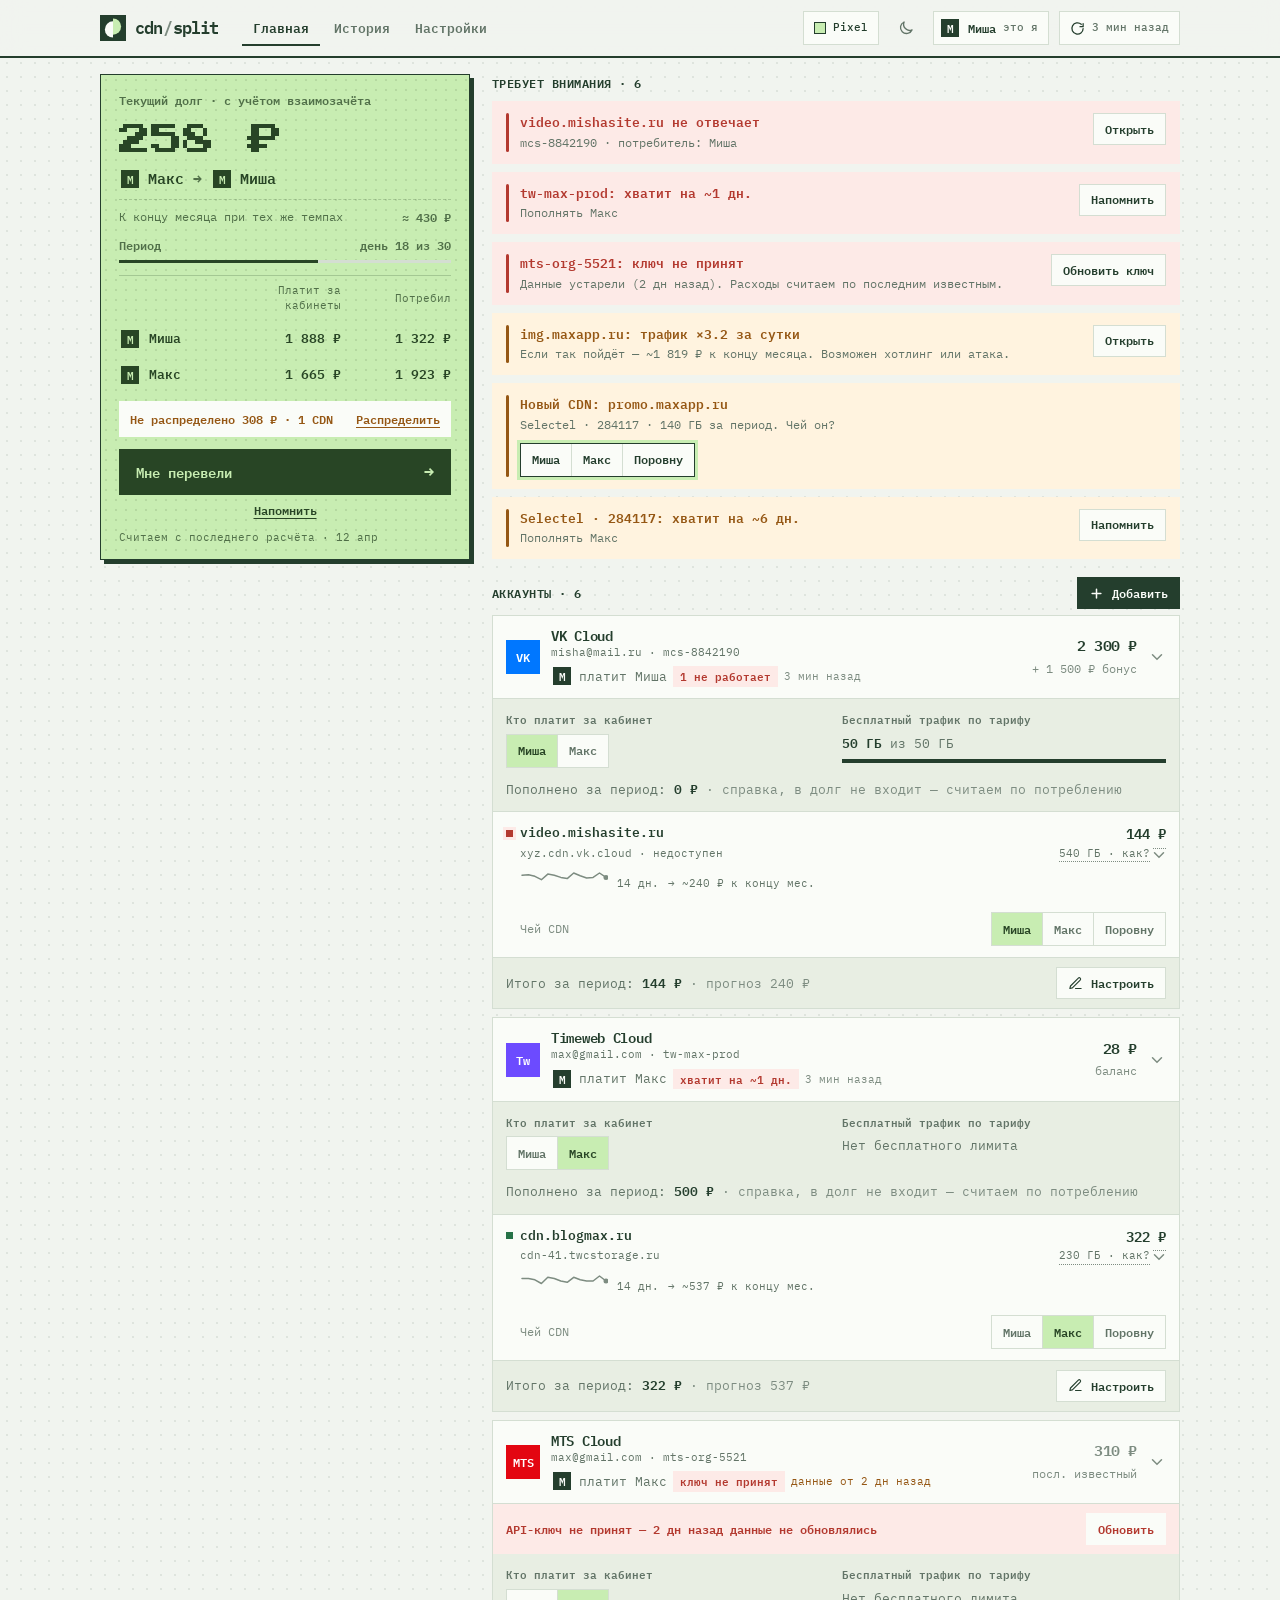
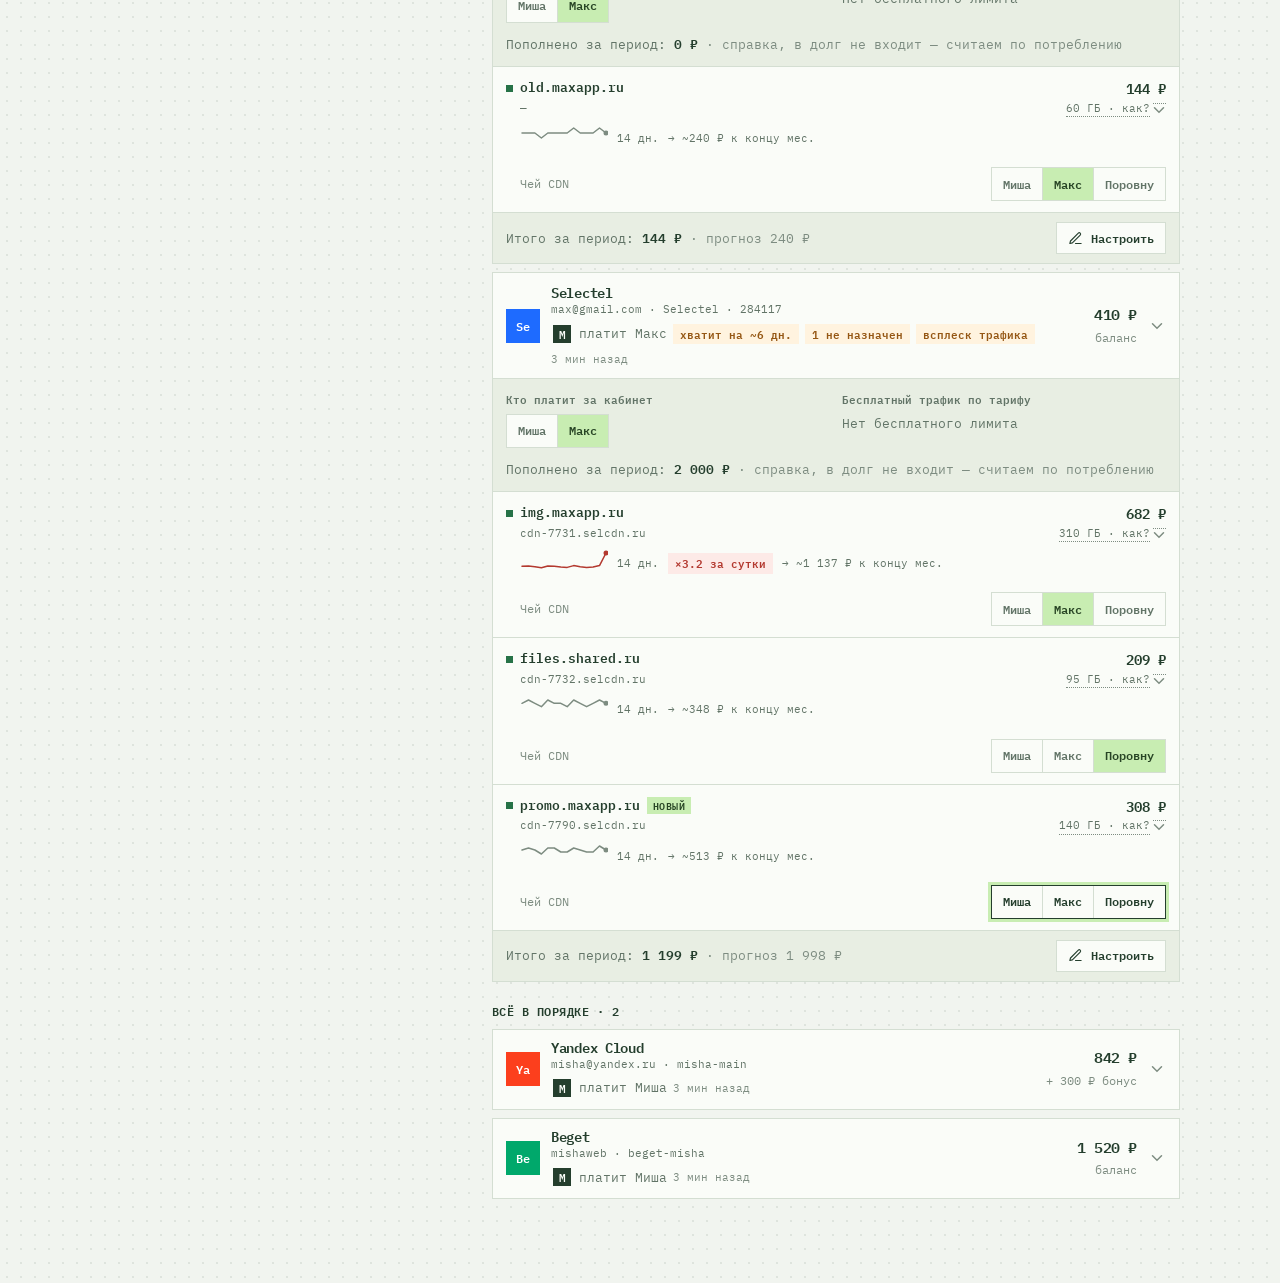
==== commit 731178aa: "fix(ui): smooth rotating chevrons on expand/collapse and logo click to home tab" ====
--- a/index.html
+++ b/index.html
@@ -56,7 +56,7 @@
   <!-- Header & Navigation -->
   <header class="top">
     <div class="top-in">
-      <div class="logo" data-a="logo" title="cdn/split">
+      <div class="logo brand" data-a="logo" data-act="go-home" title="cdn/split" style="cursor: pointer;">
         <svg class="lg lgm" viewBox="0 0 32 32" width="26" height="26" aria-hidden="true">
           <rect class="tile" width="32" height="32" rx="9"/>
           <circle class="ring" cx="16" cy="16" r="10" fill="none" stroke-width="1.5"/>
@@ -91,7 +91,7 @@
 
   <!-- Sidebar (used in Orbit skin on screens >= 900px) -->
   <aside id="side">
-    <div class="logo" data-a="logo" title="cdn/split">
+    <div class="logo brand" data-a="logo" data-act="go-home" title="cdn/split" style="cursor: pointer;">
       <svg class="lg lgm" viewBox="0 0 32 32" width="26" height="26" aria-hidden="true">
         <rect class="tile" width="32" height="32" rx="9"/>
         <circle class="ring" cx="16" cy="16" r="10" fill="none" stroke-width="1.5"/>
--- a/static/css/layout.css
+++ b/static/css/layout.css
@@ -27,17 +27,17 @@
 @keyframes lgr{from{transform:translate(22px,-10px) rotate(120deg);opacity:0}}
 @keyframes lgtile{from{transform:scale(.4);opacity:0}}
 .lg .tile{transform-box:fill-box;transform-origin:center}
-@media(prefers-reduced-motion:reduce){.lg *{animation:none!important;transition:none!important}}
+@media(prefers-reduced-motion:reduce){.lg *,.chev,.acc-chev,.how-chev,.acc-body,.how-box{animation:none!important;transition:none!important}}
 .lg{--lg-bg:var(--ink);--lg-a:var(--surface);--lg-b:var(--accent)}
 
 /* top */
 .top{position:sticky;top:0;z-index:20;background:color-mix(in srgb,var(--bg) 92%,transparent);backdrop-filter:blur(12px);border-bottom:1px solid var(--line)}
 .top-in{max-width:1120px;margin:0 auto;padding:10px 20px;display:flex;align-items:center;gap:10px}
-.logo{display:flex;align-items:center;gap:9px;cursor:pointer;user-select:none}
+.brand,.logo{display:flex;align-items:center;gap:9px;cursor:pointer;user-select:none}
 .wm{font-family:var(--font);font-weight:800;font-size:17px;letter-spacing:-.05em;white-space:nowrap}
 .wm em{font-style:normal;color:var(--ink3);margin:0 1px}
-.logo:hover .lg:not(.debt) .h1{transform:translateY(1.7px)}.logo:hover .lg:not(.debt) .h2{transform:translateY(-1.7px)}
-.logo:hover .lg.debt .h1,.logo:hover .lg.debt .h2{transform:none}
+.brand:hover .lg:not(.debt) .h1,.logo:hover .lg:not(.debt) .h1{transform:translateY(1.7px)}.brand:hover .lg:not(.debt) .h2,.logo:hover .lg:not(.debt) .h2{transform:translateY(-1.7px)}
+.brand:hover .lg.debt .h1,.brand:hover .lg.debt .h2,.logo:hover .lg.debt .h1,.logo:hover .lg.debt .h2{transform:none}
 .topnav{display:none;gap:3px;margin:0 auto 0 14px}
 .topnav button,#sidenav button{padding:8px 11px;border-radius:calc(var(--Rc)*.8);color:var(--ink2);font-weight:600;font-size:13px;min-height:36px}
 .topnav button.on{background:var(--soft);color:var(--ink)}
@@ -57,7 +57,7 @@
 @media(min-width:800px){.topnav{display:flex}.tabbar{display:none}body{padding-bottom:60px}}
 @media(min-width:900px){
 }
-#side .logo{margin:0 0 34px 6px}
+#side .logo,#side .brand{margin:0 0 34px 6px}
 #sidenav{display:grid;gap:4px}#sidenav button{text-align:left;padding:10px 12px;border-radius:var(--Rc)}
 #sidenav button.on{background:var(--accent);color:var(--on)}
 .side-b{margin-top:auto;padding:0 6px;font-size:11px;color:var(--ink2)}.side-b b{display:block;color:var(--ink);font-size:12px;margin-top:6px}
@@ -140,11 +140,16 @@
 .chips{display:flex;gap:6px;flex-wrap:wrap;margin-top:5px;align-items:center}
 .acc-bal{text-align:right;flex:none}.acc-bal b{font-size:15px;font-weight:800;letter-spacing:-.03em;display:block}
 .acc-bal.stale b{color:var(--ink3)}
-.chev{width:18px;height:18px;color:var(--ink3);transition:.2s;flex:none}.acc.open .chev{transform:rotate(180deg)}
+.chev, .acc-chev, .how-chev{display:inline-flex;align-items:center;justify-content:center;width:18px;height:18px;color:var(--ink3);transition:transform 0.25s cubic-bezier(0.22, 1, 0.36, 1);transform-origin:center;flex:none}
+.chev svg, .acc-chev svg, .how-chev svg{display:block}
+.acc.open .chev, .acc.open .acc-chev, .acc.is-open .chev, .acc.is-open .acc-chev,
+.how-btn.open .chev, .how-btn.open .how-chev, .how-btn.is-open .chev, .how-btn.is-open .how-chev{transform:rotate(180deg)}
 .pill{display:inline-flex;align-items:center;gap:5px;font-size:11px;font-weight:700;padding:2px 7px;border-radius:calc(var(--Rc)*.55);white-space:nowrap}
 .pill.ok{background:var(--ok-bg);color:var(--ok)}.pill.warn{background:var(--warn-bg);color:var(--warn)}.pill.bad{background:var(--bad-bg);color:var(--bad)}.pill.n{background:var(--soft);color:var(--ink2)}
 .fresh{font-size:11px;color:var(--ink3)}.fresh.old{color:var(--warn)}
-.acc-body{display:none;border-top:1px solid var(--line)}.acc.open .acc-body{display:block}
+.acc-body{display:grid;grid-template-rows:0fr;transition:grid-template-rows 0.28s cubic-bezier(0.22, 1, 0.36, 1),opacity 0.22s cubic-bezier(0.22, 1, 0.36, 1);overflow:hidden;opacity:0;border-top:1px solid transparent}
+.acc.open .acc-body, .acc.is-open .acc-body{grid-template-rows:1fr;opacity:1;border-top:1px solid var(--line)}
+.acc-body-in{min-height:0;overflow:hidden}
 .alert{padding:9px 13px;font-size:12px;font-weight:700;display:flex;gap:10px;align-items:center;justify-content:space-between;background:var(--bad-bg);color:var(--bad)}
 .alert.w{background:var(--warn-bg);color:var(--warn)}
 .meta{display:grid;gap:12px;padding:12px 13px;background:var(--soft)}
@@ -158,8 +163,18 @@
 .tech{font-size:11px;color:var(--ink2);margin:2px 0 0 14px;word-break:break-all}
 .cost{text-align:right;flex:none;cursor:pointer}.cost b{display:block;font-weight:800;font-size:14px}
 .cost span{font-size:11px;color:var(--ink2);border-bottom:1px dotted var(--ink3)}
+.cost.how-btn{border:none;background:none;padding:0;outline:none}
+.cost.how-btn .how-label{display:inline-flex;align-items:center;gap:3px;font-size:11px;color:var(--ink2);border-bottom:none}
+.cost.how-btn .how-text{border-bottom:1px dotted var(--ink3)}
+.cost.how-btn:hover .how-text{color:var(--ink);border-bottom-color:var(--ink)}
+.cost.how-btn .how-chev{width:13px;height:13px;color:var(--ink3)}
+.cost.how-btn:hover .how-chev{color:var(--ink)}
 .res-mid{display:flex;align-items:center;gap:9px;flex-wrap:wrap;margin-left:14px}
 .spark{color:var(--ink3);display:block}.spark.bad{color:var(--bad)}.fc{font-size:11px;color:var(--ink2)}
+.how-box{display:grid;grid-template-rows:0fr;transition:grid-template-rows 0.25s cubic-bezier(0.22, 1, 0.36, 1),opacity 0.22s cubic-bezier(0.22, 1, 0.36, 1),margin-top 0.25s cubic-bezier(0.22, 1, 0.36, 1);opacity:0;overflow:hidden;margin-top:-8px}
+.how-box.open, .how-box.is-open{grid-template-rows:1fr;opacity:1;margin-top:0}
+.how-box-in{min-height:0;overflow:hidden}
+.how-box > *{min-height:0;overflow:hidden}
 .formula{margin-left:14px;padding:9px 11px;background:var(--soft);border-radius:var(--Rc);font-size:12px;color:var(--ink2);display:grid;gap:4px}
 .formula b{color:var(--ink)}.formula .eq{color:var(--ink);font-weight:600}
 .res-bot{display:flex;align-items:center;gap:10px;justify-content:space-between;flex-wrap:wrap;margin-left:14px}
--- a/static/css/skins.css
+++ b/static/css/skins.css
@@ -130,6 +130,7 @@
     padding-left: 176px;
   }
   html[data-skin=orbit] .top .logo,
+  html[data-skin=orbit] .top .brand,
   html[data-skin=orbit] .topnav {
     display: none;
   }
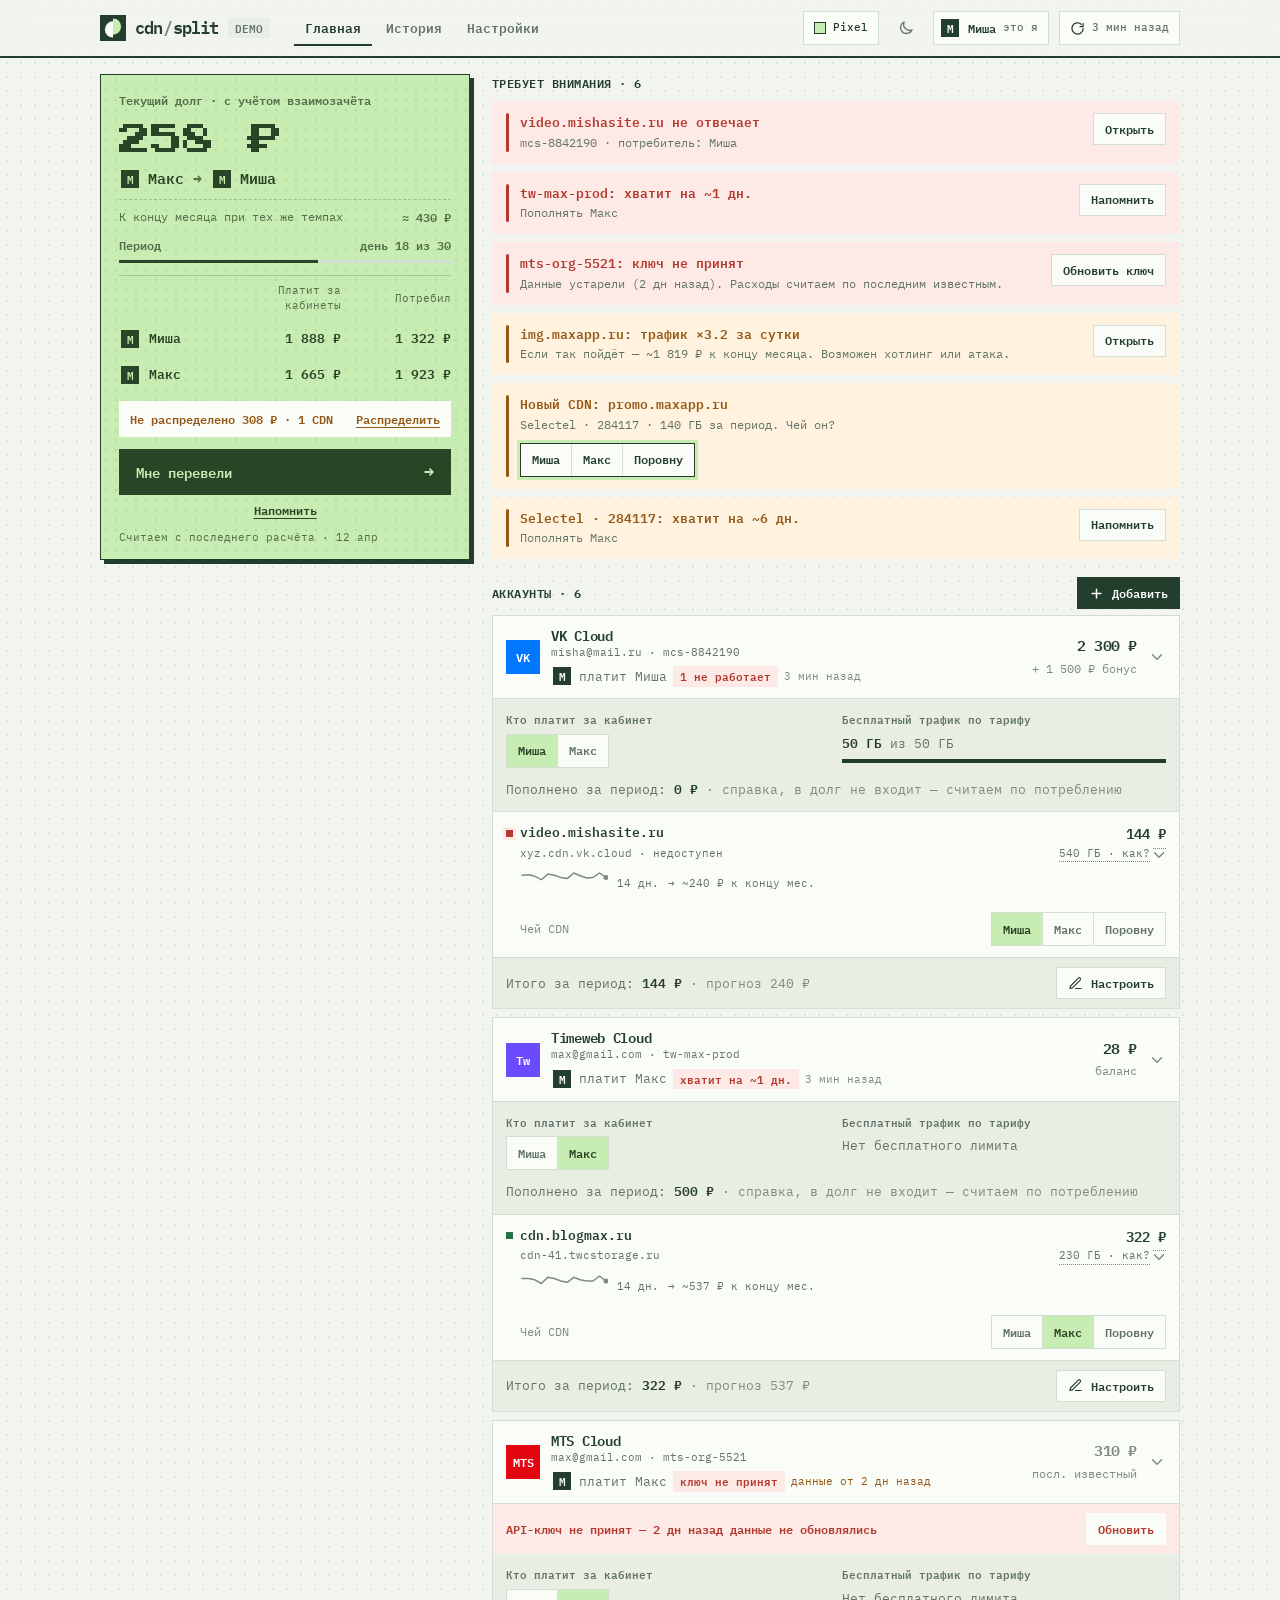
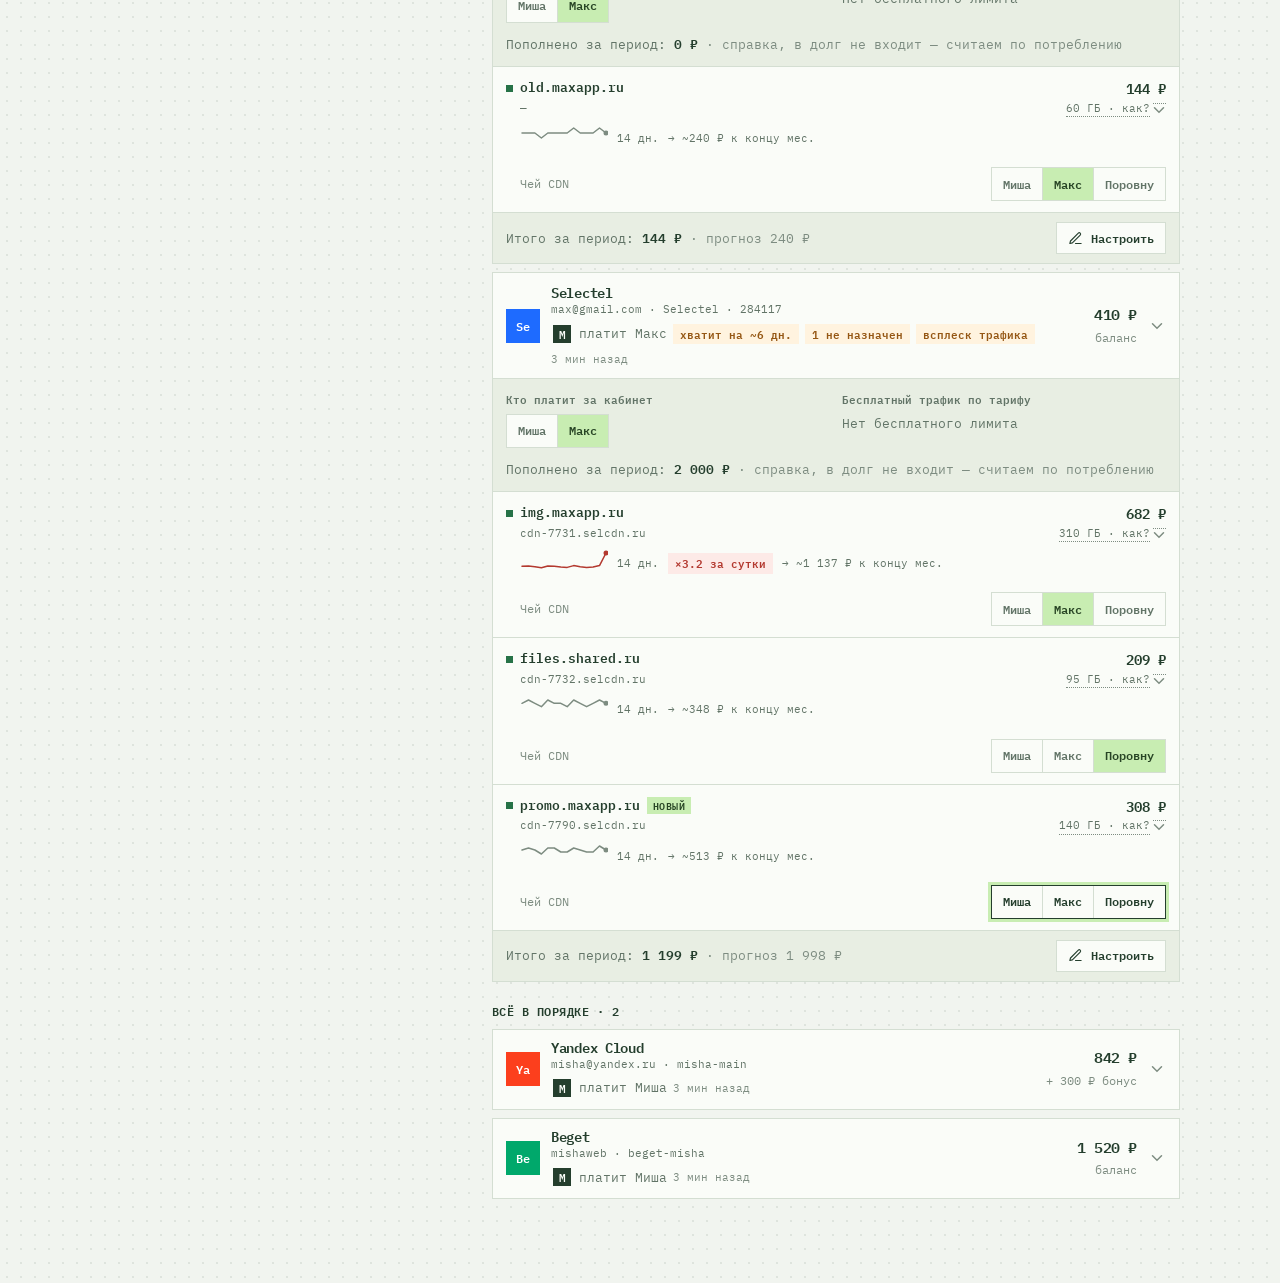
==== commit 5d6be838: "feat(frontend): DEMO pill in header and friendly empty states in LIVE mode - index.html: #mode-pill " ====
--- a/index.html
+++ b/index.html
@@ -67,10 +67,11 @@
         </svg>
         <span class="wm">cdn<em>/</em>split</span>
       </div>
+      <span class="pill n" id="mode-pill" hidden title="Демо-режим: API сервера недоступен, данные хранятся локально">DEMO</span>
       <nav class="topnav" id="topnav"></nav>
       <div class="sp"></div>
-      <button class="chip sq" id="skinbtn" data-a="skinCycle" title="Оформление: стиль, цвет, тема"></button>
-      <button class="iconbtn" id="thbtn" data-a="themeToggle" title="Светлая / тёмная тема">
+      <button class="chip sq" id="look-btn" aria-haspopup="true" aria-expanded="false" title="Оформление: стиль, цвет, тема"></button>
+      <button class="iconbtn" id="theme-btn" data-a="themeToggle" title="Светлая / тёмная тема">
         <svg class="i-moon" viewBox="0 0 24 24" fill="none" stroke="currentColor" stroke-width="1.8" stroke-linecap="round" stroke-linejoin="round">
           <path d="M20 14.5A8 8 0 0 1 9.5 4 8 8 0 1 0 20 14.5z"/>
         </svg>
@@ -86,6 +87,30 @@
         </svg>
         <span class="t" id="fresh"></span>
       </button>
+
+      <!-- Appearance Popover: 3 skins × 5 palettes × 3 theme modes (toggled by #look-btn) -->
+      <div id="look-pop" role="menu" aria-hidden="true">
+        <div class="field-l">Стиль</div>
+        <div class="seg" role="radiogroup" aria-label="Стиль">
+          <button role="menuitemradio" data-a="skin" data-v="pixel">Pixel</button>
+          <button role="menuitemradio" data-a="skin" data-v="air">Air</button>
+          <button role="menuitemradio" data-a="skin" data-v="orbit">Orbit</button>
+        </div>
+        <div class="field-l">Цвет</div>
+        <div class="sws">
+          <button class="swb" data-a="pal" data-v="mint" title="Мята"><span class="sw" style="background:#c8edb2"><i style="background:#365b34"></i><svg viewBox="0 0 16 16" width="14" height="14" fill="none" stroke="currentColor" style="color:#365b34" stroke-width="2.2" shape-rendering="crispEdges" stroke-linecap="square"><path d="M3 8.5l3.2 3.2L13 4.8"/></svg></span>Мята</button>
+          <button class="swb" data-a="pal" data-v="sky" title="Небо"><span class="sw" style="background:#e2ecfc"><i style="background:#2c4163"></i><svg viewBox="0 0 16 16" width="14" height="14" fill="none" stroke="currentColor" style="color:#2c4163" stroke-width="2.2" shape-rendering="crispEdges" stroke-linecap="square"><path d="M3 8.5l3.2 3.2L13 4.8"/></svg></span>Небо</button>
+          <button class="swb" data-a="pal" data-v="lilac" title="Сирень"><span class="sw" style="background:#e9dffb"><i style="background:#493660"></i><svg viewBox="0 0 16 16" width="14" height="14" fill="none" stroke="currentColor" style="color:#493660" stroke-width="2.2" shape-rendering="crispEdges" stroke-linecap="square"><path d="M3 8.5l3.2 3.2L13 4.8"/></svg></span>Сирень</button>
+          <button class="swb" data-a="pal" data-v="peach" title="Персик"><span class="sw" style="background:#ffdcc6"><i style="background:#5c3a28"></i><svg viewBox="0 0 16 16" width="14" height="14" fill="none" stroke="currentColor" style="color:#5c3a28" stroke-width="2.2" shape-rendering="crispEdges" stroke-linecap="square"><path d="M3 8.5l3.2 3.2L13 4.8"/></svg></span>Персик</button>
+          <button class="swb" data-a="pal" data-v="graphite" title="Графит"><span class="sw" style="background:#1b1f24"><i style="background:#e9ecef"></i><svg viewBox="0 0 16 16" width="14" height="14" fill="none" stroke="currentColor" style="color:#e9ecef" stroke-width="2.2" shape-rendering="crispEdges" stroke-linecap="square"><path d="M3 8.5l3.2 3.2L13 4.8"/></svg></span>Графит</button>
+        </div>
+        <div class="field-l">Тема</div>
+        <div class="seg" role="radiogroup" aria-label="Тема">
+          <button role="menuitemradio" data-a="theme" data-v="light">Светлая</button>
+          <button role="menuitemradio" data-a="theme" data-v="dark">Тёмная</button>
+          <button role="menuitemradio" data-a="theme" data-v="auto">Авто</button>
+        </div>
+      </div>
     </div>
   </header>
 
--- a/static/css/layout.css
+++ b/static/css/layout.css
@@ -32,7 +32,7 @@
 
 /* top */
 .top{position:sticky;top:0;z-index:20;background:color-mix(in srgb,var(--bg) 92%,transparent);backdrop-filter:blur(12px);border-bottom:1px solid var(--line)}
-.top-in{max-width:1120px;margin:0 auto;padding:10px 20px;display:flex;align-items:center;gap:10px}
+.top-in{position:relative;max-width:1120px;margin:0 auto;padding:10px 20px;display:flex;align-items:center;gap:10px}
 .brand,.logo{display:flex;align-items:center;gap:9px;cursor:pointer;user-select:none}
 .wm{font-family:var(--font);font-weight:800;font-size:17px;letter-spacing:-.05em;white-space:nowrap}
 .wm em{font-style:normal;color:var(--ink3);margin:0 1px}
@@ -46,6 +46,16 @@
 .chip .t{color:var(--ink2);font-size:11px;font-weight:500}
 .iconbtn{width:34px;height:34px;border-radius:var(--Rc);display:grid;place-items:center;color:var(--ink2)}
 .iconbtn:hover{background:var(--soft)}.iconbtn svg{width:18px;height:18px}
+
+/* appearance popover (#look-pop) anchored under the header actions */
+#look-pop{display:none;position:absolute;top:calc(100% + 4px);right:20px;z-index:70;background:var(--surface);border:1px solid var(--line);border-radius:var(--R);padding:13px 14px;box-shadow:0 14px 34px rgba(0,0,0,.22);min-width:236px;max-width:calc(100vw - 24px)}
+#look-pop.open{display:grid;gap:8px;animation:pp .13s cubic-bezier(.34,1.4,.64,1)}
+#look-pop .seg{justify-self:start;max-width:100%}
+#look-pop .sws{justify-self:start}
+#look-pop .field-l{margin:0}
+@keyframes pp{from{opacity:0;transform:translateY(-5px)}}
+@media(prefers-reduced-motion:reduce){#look-pop.open{animation:none}}
+@media(max-width:559px){#look-pop{right:12px}}
 .i-sun{display:none}html[data-t=dark] .i-sun{display:block}html[data-t=dark] .i-moon{display:none}
 html.tx *{transition:background-color .35s,color .35s,border-color .35s,fill .35s,stroke .35s!important}
 .tabbar{position:fixed;left:0;right:0;bottom:0;z-index:30;background:color-mix(in srgb,var(--surface) 96%,transparent);backdrop-filter:blur(12px);border-top:1px solid var(--line);display:flex;padding:6px 8px calc(6px + env(safe-area-inset-bottom))}
@@ -228,6 +238,7 @@
 .sheet-h{padding:15px 17px 7px;display:flex;justify-content:space-between;align-items:center}.sheet-h b{font-size:17px;letter-spacing:-.02em}
 .sheet-b{padding:0 17px 12px;overflow:auto;flex:1}
 .sheet-f{padding:11px 17px calc(13px + env(safe-area-inset-bottom));border-top:1px solid var(--line);display:flex;gap:8px}.sheet-f .btn{flex:1}
+@media(min-width:800px){.ov{align-items:center}.sheet{width:520px;border-radius:var(--R)}.sheet.sm{width:440px}.sheet-f{padding-bottom:13px}}
 @keyframes up{from{transform:translateY(30px);opacity:.5}}@keyframes fi{from{opacity:0}}
 
 .sbar{position:fixed;left:10px;right:10px;bottom:calc(66px + env(safe-area-inset-bottom));z-index:25;background:var(--ink);color:var(--surface);border-radius:calc(var(--R)*.9);padding:7px 7px 7px 15px;display:none;align-items:center;gap:10px;box-shadow:0 10px 30px rgba(0,0,0,.25)}
